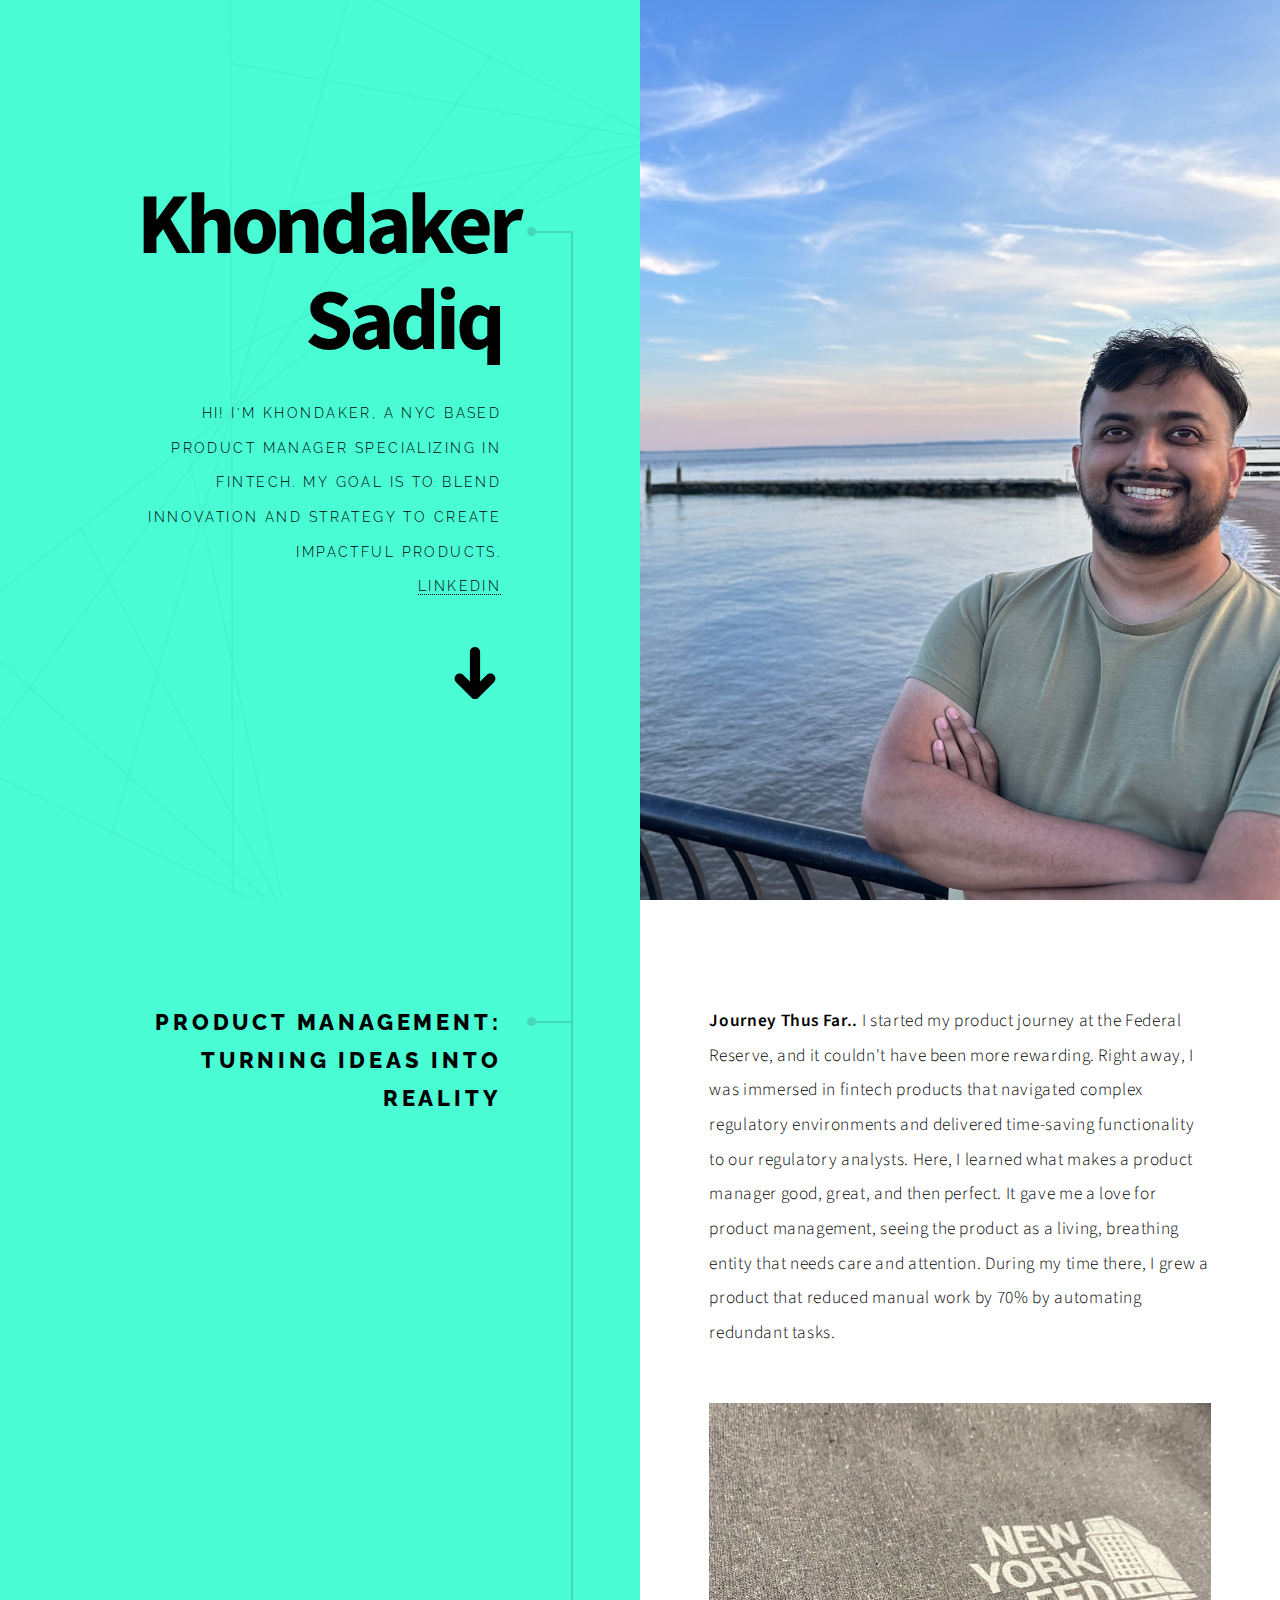
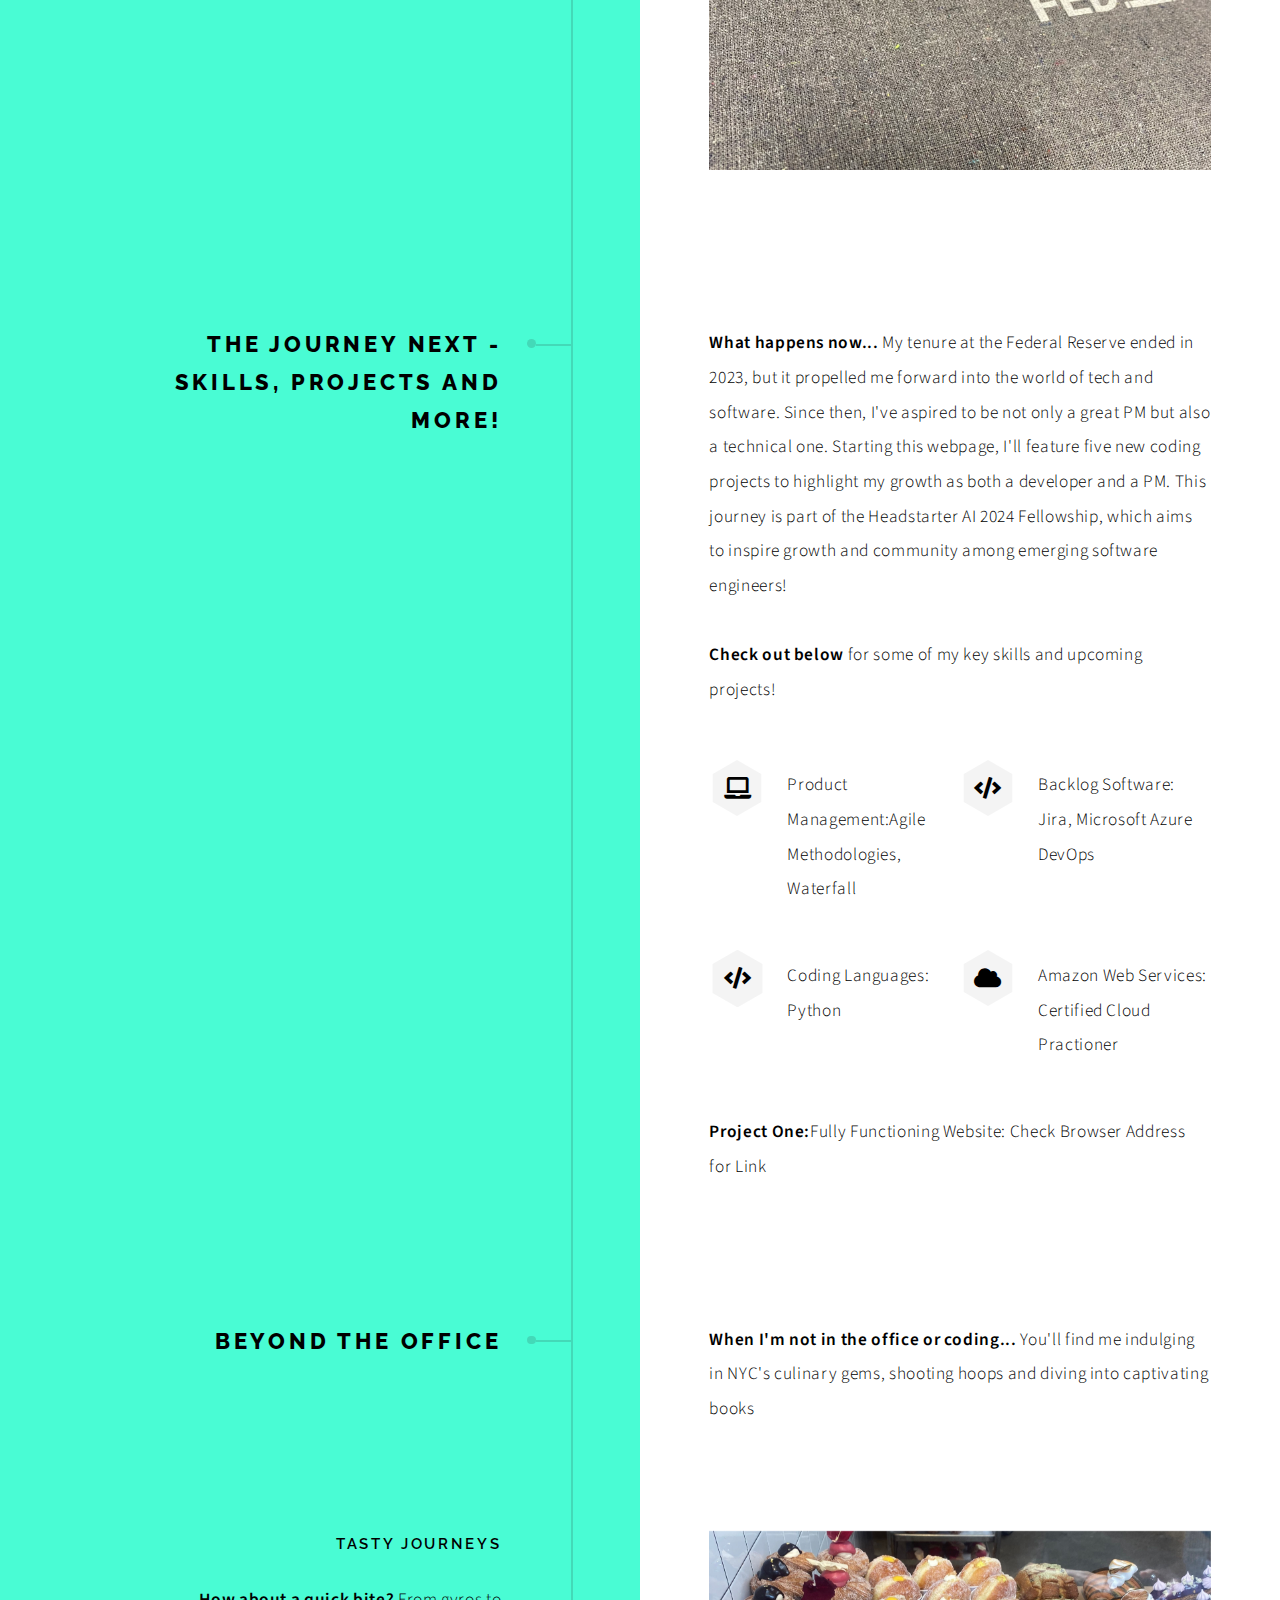
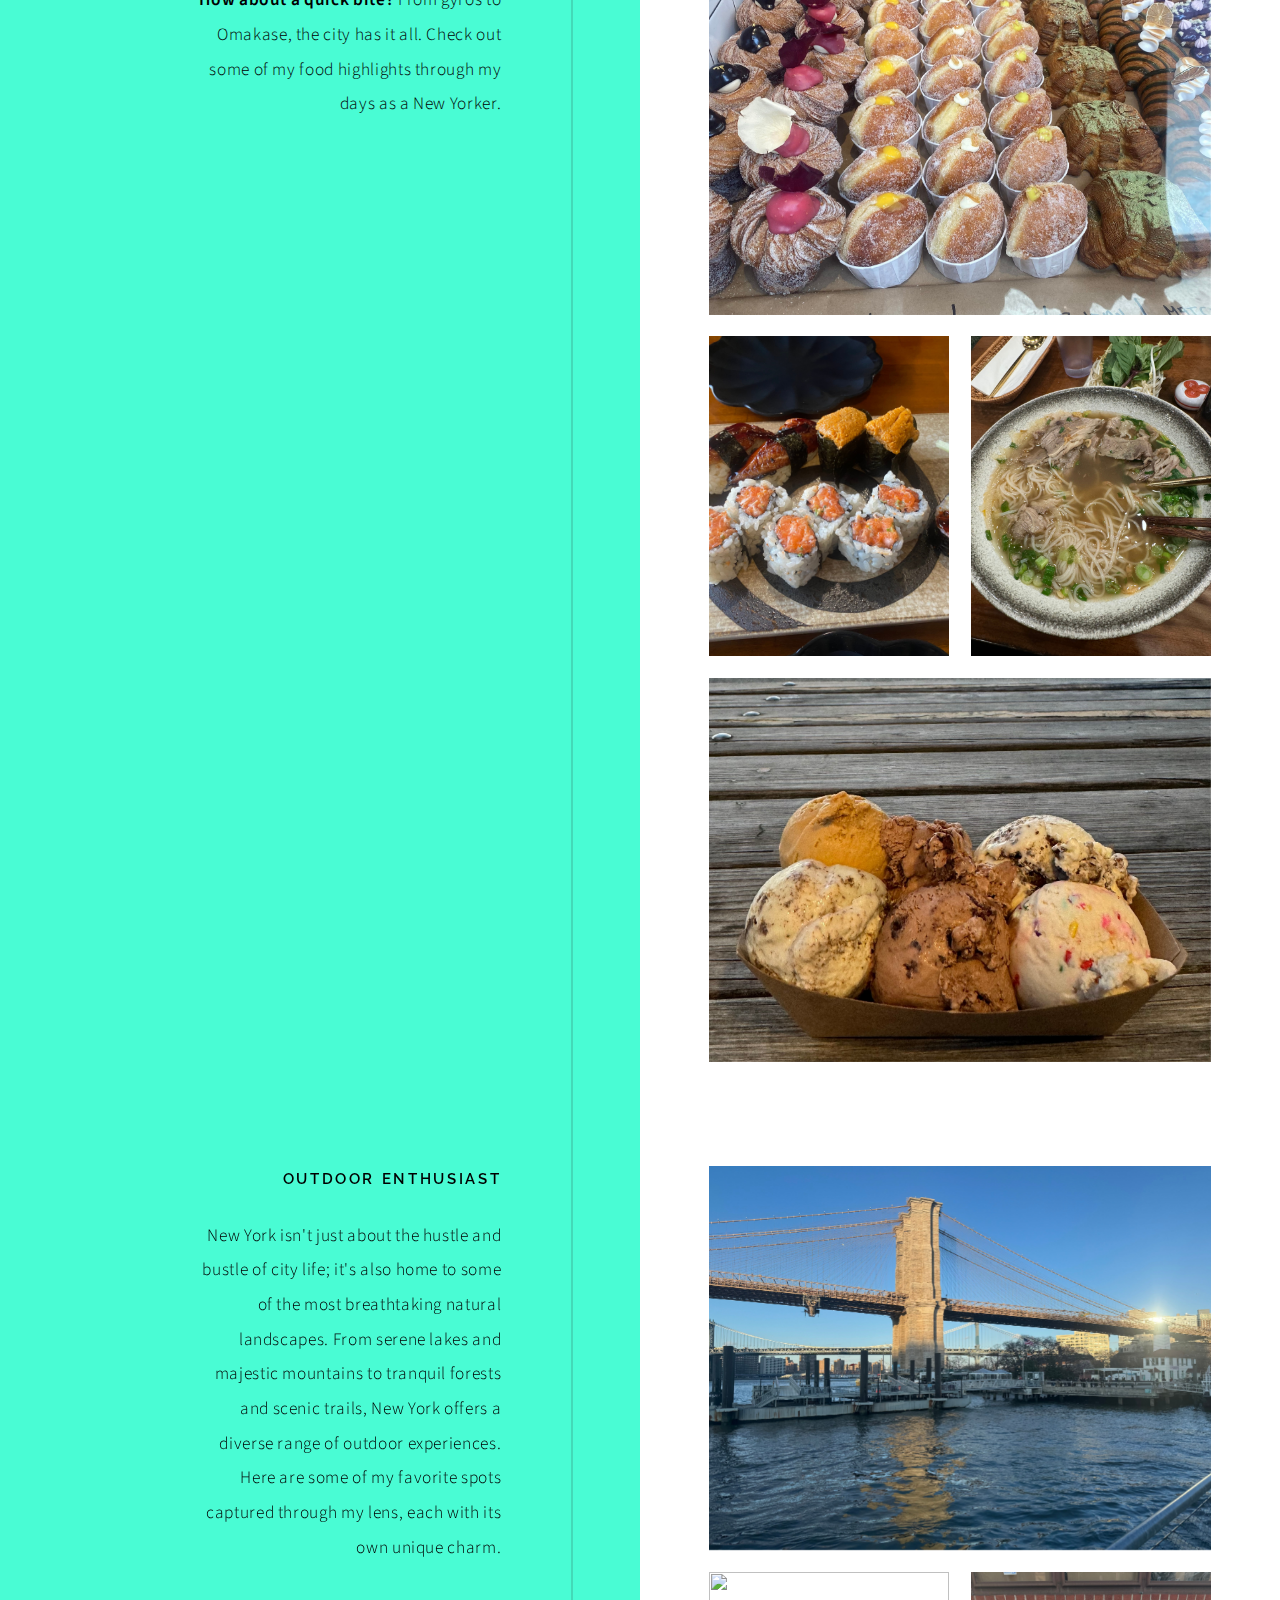
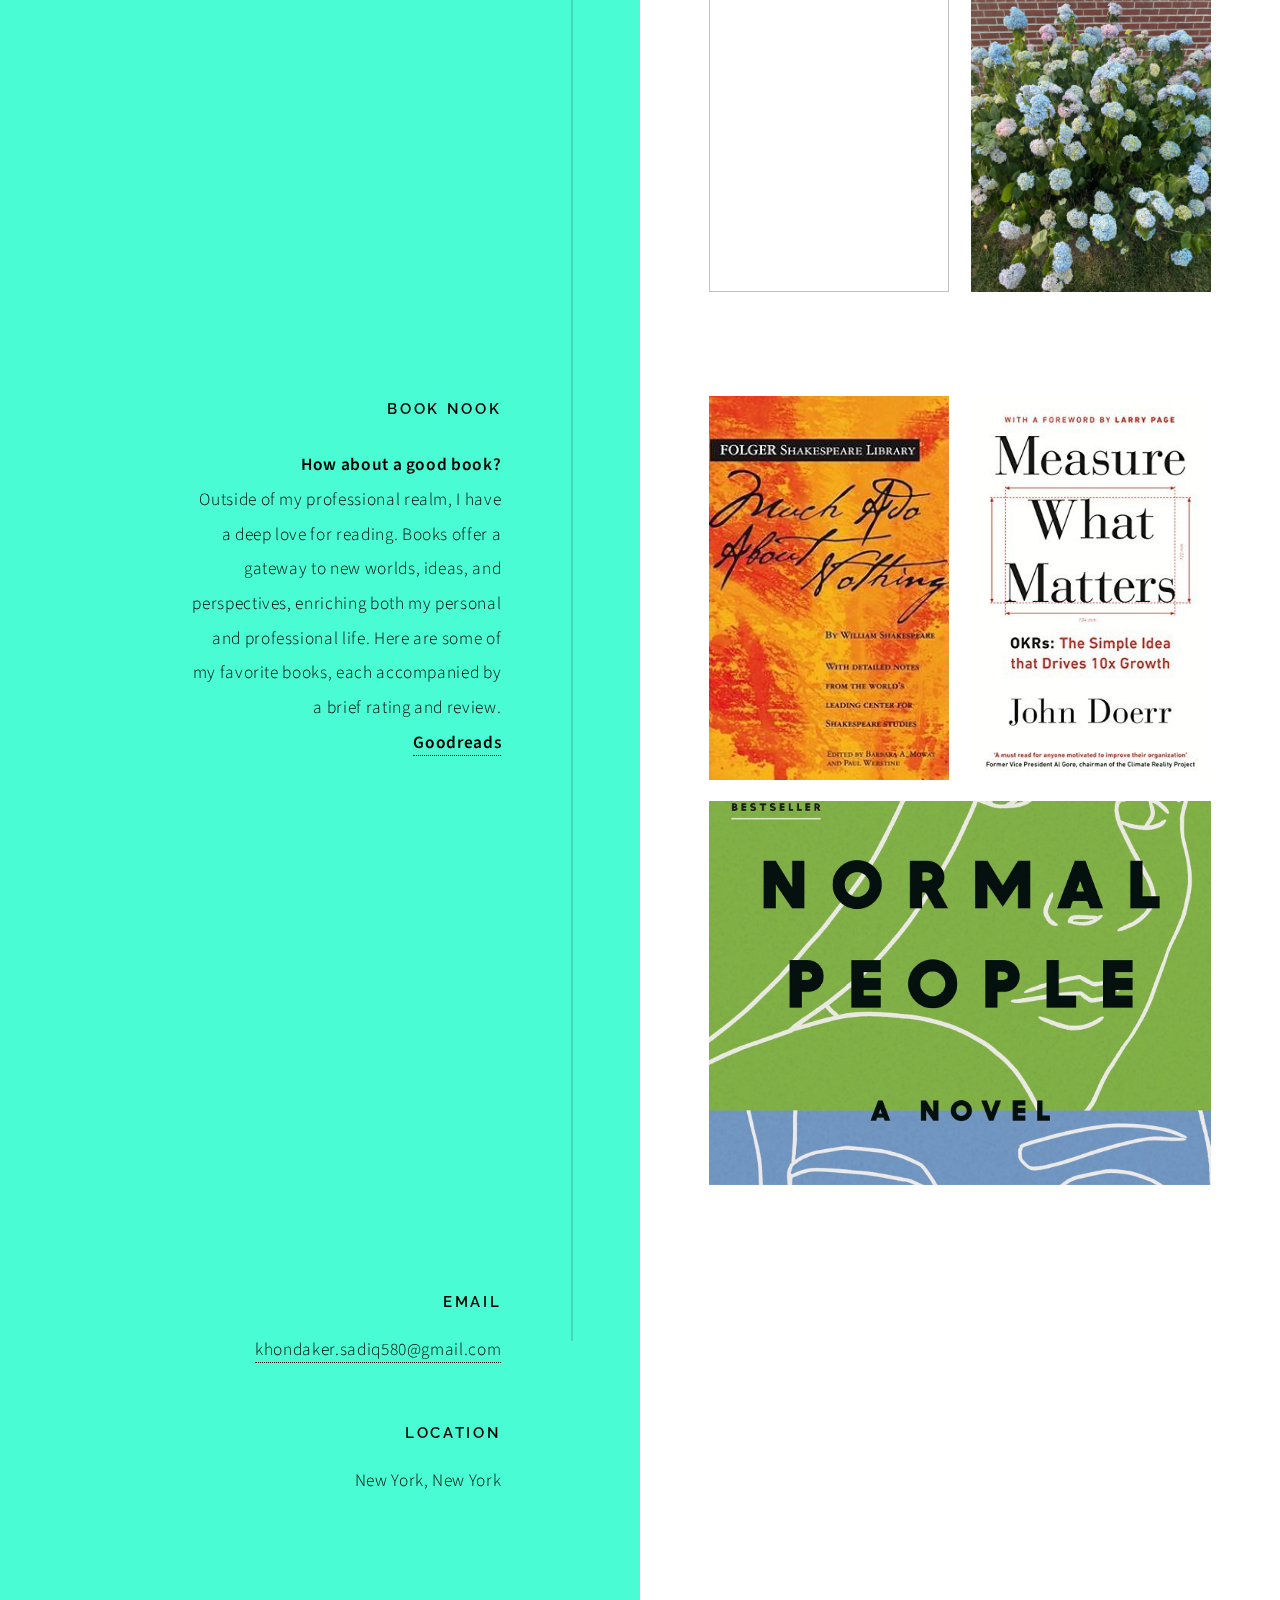
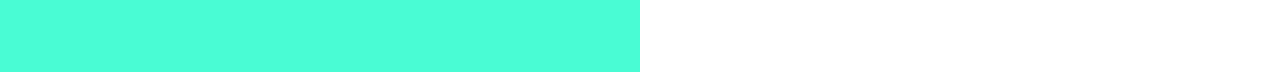
==== index.html @ fc75c6ee "Updating tasty journeys" ====
<!DOCTYPE HTML>
<!--
	Paradigm Shift by HTML5 UP
	html5up.net | @ajlkn
	Free for personal and commercial use under the CCA 3.0 license (html5up.net/license)
-->
<html>
	<head>
		<title>Khondaker Sadiq</title>
		<meta charset="utf-8" />
		<meta name="viewport" content="width=device-width, initial-scale=1, user-scalable=no" />
		<meta name="description" content="" />
		<meta name="keywords" content="" />
		<link rel="stylesheet" href="assets/css/main.css" />
	</head>
	<body class="is-preload">

		<!-- Wrapper -->
			<div id="wrapper">

				<!-- Intro -->
					<section class="intro">
						<header>
							<h1>Khondaker Sadiq</h1>
							<p>Hi! I'm Khondaker, a NYC based product manager specializing in fintech.
								 My goal is to blend innovation and strategy to create impactful products.
								  </br> <a href="https://www.linkedin.com/in/khondaker-sadiq/">Linkedin</a> </p>
							<ul class="actions">
								<li><a href="#first" class="arrow scrolly"><span class="label">Next</span></a></li>
							</ul>
						</header>
						<div class="content">
							<span class="image fill" data-position="center"><img src="images/Career/Pic2.jpg" alt="" /></span>
						</div>
					</section>

				<!-- Section -->
					<section id="first">
						<header>
							<h2>Product Management: Turning Ideas Into Reality</h2>
						</header>
						<div class="content">
							<p><strong>Journey Thus Far..</strong> I started my product journey at the Federal Reserve, and it couldn't have been more rewarding. Right away, I was immersed in fintech products that navigated complex regulatory environments and delivered time-saving functionality to our regulatory analysts.
								 Here, I learned what makes a product manager good, great, and then perfect. It gave me a love for product management, seeing the product as a living, breathing entity that needs care and attention. 
								 During my time there, I grew a product that reduced manual work by 70% by automating redundant tasks.
							</p>
							<span class="image main"><img src="images/Career/Career2.jpeg" alt="" /></span>
						</div>
					</section>

				<!-- Section -->
					<section>
						<header>
							<h2>The Journey Next - Skills, Projects and More!</h2>
						</header>
						<div class="content">
							<p><strong>What happens now...</strong> My tenure at the Federal Reserve ended in 2023, but it propelled me forward into the world of tech and software. Since then, I've aspired to be not only a great PM but also a technical one. Starting this webpage, I'll feature five new coding projects to highlight my growth as both a developer and a PM.
								 This journey is part of the Headstarter AI 2024 Fellowship, which aims to inspire growth and community among emerging software engineers!</br></br>  
								 <strong>Check out below </strong>for some of my key skills and upcoming projects!</p>
							<ul class="feature-icons">
								<li class="icon solid fa-laptop">Product Management:Agile Methodologies, Waterfall</li>
								<li class="icon solid fa-code">Backlog Software: Jira, Microsoft Azure DevOps</li>
								<li class="icon solid fa-code">Coding Languages: Python</li>
								<li class="icon solid fa-cloud">Amazon Web Services: Certified Cloud Practioner</li>
								<!-- 
								<li class="icon solid fa-map-marker-alt">TBD</li>
								<li class="icon solid fa-bolt">TBD</li>
								-->
							</ul>
							<p><strong>Project One:</strong>Fully Functioning Website: Check Browser Address for Link</p>
						</div>
					</section>

				<!-- Section -->
					<section>
						<header>
							<h2>Beyond The Office</h2>
						</header>
						<div class="content">
							<p><strong>When I'm not in the office or coding...</strong> You'll find me indulging in NYC's culinary gems, shooting hoops and diving into captivating books </p>

							<!-- Section -->
								<section>
									<header>
										<h3>Tasty Journeys</h3>
										<p><strong>How about a quick bite?</strong> From gyros to Omakase, the city has it all. Check out some of my food highlights through my days as a New Yorker.</p>
									</header>
									<div class="content">
										<div class="gallery">
											<a href="images/Food/Food1_full.jpg" class="landscape"><img src="images/Food/Food1.jpg" alt="" /></a>
											<a href="images/Food/Food2_full.jpg"><img src="images/Food/Food2.jpg" alt="" /></a>
											<a href="images/Food/Food3_full.jpg"><img src="images/Food/Food3.jpg" alt="" /></a>
											<a href="images/Food/Food4_full.jpg" class="landscape"><img src="images/Food/Food4.jpg" alt="" /></a>
										</div>
									</div> 
								</section>

							<!-- Section -->
								<section>
									<header>
										<h3>Outdoor Enthusiast</h3>
										<p>New York isn't just about the hustle and bustle of city life; it's also home to some of the most breathtaking natural landscapes. From serene lakes and majestic mountains to tranquil forests and scenic trails, New York offers a diverse range of outdoor experiences. Here are some of my favorite spots captured through my lens, each with its own unique charm.</p>
									</header>
									<div class="content">
										<div class="gallery">
											<a href="images/Outdoors/Outdoors1_full.jpg" class="landscape"><img src="images/Outdoors/Outdoors1.jpg" alt="" /></a>
											<a href="images/Outdoors/Outdoors2_full.jpg"><img src="images/Outdoors/Outdoors2.jpg" alt="" /></a>
											<a href="images/Outdoors/Outdoors3 _full.jpg"><img src="images/Outdoors/Outdoors3.jpg" alt="" /></a>
										</div>
									</div>
								</section>

							<!-- Section -->
								<section>
									<header>
										<h3>Book Nook</h3>
										<p><strong>How about a good book?</strong> </br> Outside of my professional realm, I have a deep love for reading. Books offer a gateway to new worlds, ideas, and perspectives, enriching both my personal and professional life.
											 Here are some of my favorite books, each accompanied by a brief rating and review.</br>
											<a href ="https://www.goodreads.com/user/show/174143440-khondaker-sadiq"><strong>Goodreads</strong></a></p>
									</header>
									<div class="content">
										<div class="gallery">
											<a href="images/Books/Book3_full.jpg" class="portrait"><img src="images/Books/Book3.jpg" alt="" /></a>
											<a href="images/Books/Book4_full.jpg" class="portrait"><img src="images/Books/Book4.jpg" alt="" /></a>
											<a href="images/Books/Book1_full.jpg" class="landscape"><img src="images/Books/Book1.jpg" alt="" /></a>
										</div>
									</div>
								</section>

						</div>
					</section>

				<!-- Section -->
				<!-- 
					<section>
						<header>
							<h2>Duis sed adpiscing veroeros amet</h2>
						</header>
						<div class="content">
							<p><strong>Proin tempus feugiat</strong> sed varius enim lorem ullamcorper dolore aliquam aenean ornare velit lacus, ac varius enim lorem ullamcorper dolore.</p>
							<ul class="actions">
								<li><a href="#" class="button primary large">Get Started</a></li>
								<li><a href="#" class="button large">Learn More</a></li>
							</ul>
						</div>
					</section>
					-->

				<!-- Elements -->
				<!--
					<section>
						<header>
							<h2>Elements</h2>
						</header>
						<div class="content">

							<section>
								<header>
									<h3>Text</h3>
								</header>
								<div class="content">
									<p>This is <b>bold</b> and this is <strong>strong</strong>. This is <i>italic</i> and this is <em>emphasized</em>.
									This is <sup>superscript</sup> text and this is <sub>subscript</sub> text.
									This is <u>underlined</u> and this is code: <code>for (;;) { ... }</code>. Finally, <a href="#">this is a link</a>.</p>
									<hr />
									<h2>Heading Level 2</h2>
									<h3>Heading Level 3</h3>
									<h4>Heading Level 4</h4>
									<h5>Heading Level 5</h5>
									<hr />
									<h5>Blockquote</h5>
									<blockquote>Fringilla nisl. Donec accumsan interdum nisi, quis tincidunt felis sagittis eget tempus euismod. Vestibulum ante ipsum primis in faucibus vestibulum. Blandit adipiscing eu felis iaculis volutpat ac adipiscing accumsan faucibus. Vestibulum ante ipsum primis in faucibus lorem ipsum dolor sit amet nullam adipiscing eu felis.</blockquote>
									<h5>Preformatted</h5>
									<pre><code>i = 0;

while (!deck.isInOrder()) {
  print 'Iteration ' + i;
  deck.shuffle();
  i++;
}

print 'Sorted in ' + i + ' iterations.';</code></pre>
								</div>
							</section>

							<section>
								<header>
									<h3>Lists</h3>
								</header>
								<div class="content">

									<h4>Unordered</h4>
									<ul>
										<li>Dolor pulvinar etiam.</li>
										<li>Sagittis adipiscing.</li>
										<li>Felis enim feugiat.</li>
									</ul>

									<h4>Alternate</h4>
									<ul class="alt">
										<li>Dolor pulvinar etiam.</li>
										<li>Sagittis adipiscing.</li>
										<li>Felis enim feugiat.</li>
									</ul>

									<h4>Ordered</h4>
									<ol>
										<li>Dolor pulvinar etiam.</li>
										<li>Etiam vel felis viverra.</li>
										<li>Felis enim feugiat.</li>
										<li>Dolor pulvinar etiam.</li>
										<li>Etiam vel felis lorem.</li>
										<li>Felis enim et feugiat.</li>
									</ol>
									<h4>Icons</h4>
									<ul class="icons">
										<li><a href="#" class="icon brands fa-twitter"><span class="label">Twitter</span></a></li>
										<li><a href="#" class="icon brands fa-facebook-f"><span class="label">Facebook</span></a></li>
										<li><a href="#" class="icon brands fa-instagram"><span class="label">Instagram</span></a></li>
										<li><a href="#" class="icon brands fa-github"><span class="label">Github</span></a></li>
									</ul>

									<h4>Actions</h4>
									<ul class="actions">
										<li><a href="#" class="button primary">Default</a></li>
										<li><a href="#" class="button">Default</a></li>
									</ul>
									<ul class="actions stacked">
										<li><a href="#" class="button primary">Default</a></li>
										<li><a href="#" class="button">Default</a></li>
									</ul>
								</div>
							</section>

							<section>
								<header>
									<h3>Table</h3>
								</header>
								<div class="content">
									<h4>Default</h4>
									<div class="table-wrapper">
										<table>
											<thead>
												<tr>
													<th>Name</th>
													<th>Description</th>
													<th>Price</th>
												</tr>
											</thead>
											<tbody>
												<tr>
													<td>Item One</td>
													<td>Ante turpis integer aliquet porttitor.</td>
													<td>29.99</td>
												</tr>
												<tr>
													<td>Item Two</td>
													<td>Vis ac commodo adipiscing arcu aliquet.</td>
													<td>19.99</td>
												</tr>
												<tr>
													<td>Item Three</td>
													<td> Morbi faucibus arcu accumsan lorem.</td>
													<td>29.99</td>
												</tr>
												<tr>
													<td>Item Four</td>
													<td>Vitae integer tempus condimentum.</td>
													<td>19.99</td>
												</tr>
												<tr>
													<td>Item Five</td>
													<td>Ante turpis integer aliquet porttitor.</td>
													<td>29.99</td>
												</tr>
											</tbody>
											<tfoot>
												<tr>
													<td colspan="2"></td>
													<td>100.00</td>
												</tr>
											</tfoot>
										</table>
									</div>

									<h4>Alternate</h4>
									<div class="table-wrapper">
										<table class="alt">
											<thead>
												<tr>
													<th>Name</th>
													<th>Description</th>
													<th>Price</th>
												</tr>
											</thead>
											<tbody>
												<tr>
													<td>Item One</td>
													<td>Ante turpis integer aliquet porttitor.</td>
													<td>29.99</td>
												</tr>
												<tr>
													<td>Item Two</td>
													<td>Vis ac commodo adipiscing arcu aliquet.</td>
													<td>19.99</td>
												</tr>
												<tr>
													<td>Item Three</td>
													<td> Morbi faucibus arcu accumsan lorem.</td>
													<td>29.99</td>
												</tr>
												<tr>
													<td>Item Four</td>
													<td>Vitae integer tempus condimentum.</td>
													<td>19.99</td>
												</tr>
												<tr>
													<td>Item Five</td>
													<td>Ante turpis integer aliquet porttitor.</td>
													<td>29.99</td>
												</tr>
											</tbody>
											<tfoot>
												<tr>
													<td colspan="2"></td>
													<td>100.00</td>
												</tr>
											</tfoot>
										</table>
									</div>
								</div>
							</section>

							<section>
								<header>
									<h3>Buttons</h3>
								</header>
								<div class="content">
									<ul class="actions">
										<li><a href="#" class="button primary">Primary</a></li>
										<li><a href="#" class="button">Default</a></li>
									</ul>
									<ul class="actions">
										<li><a href="#" class="button large">Large</a></li>
										<li><a href="#" class="button">Default</a></li>
										<li><a href="#" class="button small">Small</a></li>
									</ul>
									<ul class="actions">
										<li><a href="#" class="button primary icon solid fa-download">Icon</a></li>
										<li><a href="#" class="button icon solid fa-download">Icon</a></li>
									</ul>
									<ul class="actions">
										<li><span class="button primary disabled">Disabled</span></li>
										<li><span class="button disabled">Disabled</span></li>
									</ul>
								</div>
							</section>

							<section>
								<header>
									<h3>Form</h3>
								</header>
								<div class="content">
									<form method="post" action="#">
										<div class="fields">
											<div class="field half">
												<label for="demo-name">Name</label>
												<input type="text" name="demo-name" id="demo-name" value="" placeholder="Jane Doe" />
											</div>
											<div class="field half">
												<label for="demo-email">Email</label>
												<input type="email" name="demo-email" id="demo-email" value="" placeholder="jane@untitled.tld" />
											</div>
											<div class="field">
												<label for="demo-category">Category</label>
												<select name="demo-category" id="demo-category">
													<option value="">-</option>
													<option value="1">Manufacturing</option>
													<option value="1">Shipping</option>
													<option value="1">Administration</option>
													<option value="1">Human Resources</option>
												</select>
											</div>
											<div class="field half">
												<input type="radio" id="demo-priority-low" name="demo-priority" checked>
												<label for="demo-priority-low">Low</label>
											</div>
											<div class="field half">
												<input type="radio" id="demo-priority-high" name="demo-priority">
												<label for="demo-priority-high">High</label>
											</div>
											<div class="field half">
												<input type="checkbox" id="demo-copy" name="demo-copy">
												<label for="demo-copy">Email me a copy</label>
											</div>
											<div class="field half">
												<input type="checkbox" id="demo-human" name="demo-human" checked>
												<label for="demo-human">Not a robot</label>
											</div>
											<div class="field">
												<label for="demo-message">Message</label>
												<textarea name="demo-message" id="demo-message" placeholder="Enter your message" rows="6"></textarea>
											</div>
										</div>
										<ul class="actions">
											<li><input type="submit" value="Send Message" class="primary" /></li>
											<li><input type="reset" value="Reset" /></li>
										</ul>
									</form>
								</div>
							</section>

						</div>
					</section>
				-->

				<!-- Section -->
					<section>
						<!--- 
						<header>
							<h2>Get in touch</h2>
						</header>
						<div class="content">
							<p><strong>Auctor commodo</strong> interdum et malesuada fames ac ante ipsum primis in faucibus. Pellentesque venenatis dolor imperdiet dolor mattis sagittis.</p>
							<form>
								<div class="fields">
									<div class="field half">
										<input type="text" name="name" id="name" placeholder="Name" />
									</div>
									<div class="field half">
										<input type="email" name="email" id="email" placeholder="Email" />
									</div>
									<div class="field">
										<textarea name="message" id="message" placeholder="Message" rows="7"></textarea>
									</div>
								</div>
								<ul class="actions">
									<li><input type="submit" value="Send Message" class="button primary" /></li>
								</ul>
							</form>
						</div>
						-->
						<footer>
							<ul class="items">
								<li>
									<h3>Email</h3>
									<a href="#">khondaker.sadiq580@gmail.com</a>
								</li>
								<!-- 
								<li>
									<h3>Phone</h3>
									<a href="#">(000) 000-0000</a>
								</li>
								-->
								<li>
									<h3>Location</h3>
									<span>New York, New York</span>
								</li>
								<!-- 
								<li>
									<h3>Elsewhere</h3>
									<ul class="icons">
										<li><a href="#" class="icon brands fa-twitter"><span class="label">Twitter</span></a></li>
										<li><a href="#" class="icon brands fa-facebook-f"><span class="label">Facebook</span></a></li>
										<li><a href="#" class="icon brands fa-instagram"><span class="label">Instagram</span></a></li>
										<li><a href="#" class="icon brands fa-linkedin-in"><span class="label">LinkedIn</span></a></li>
										<li><a href="#" class="icon brands fa-github"><span class="label">GitHub</span></a></li>
										<li><a href="#" class="icon brands fa-codepen"><span class="label">Codepen</span></a></li>
									</ul>
								</li>
								-->
							</ul>
						</footer>
					</section>
				
				<!-- Copyright 
					<div class="copyright">&copy; Untitled. All rights reserved. Design: <a href="https://html5up.net">HTML5 UP</a>.</div>
				-->
			</div>

		<!-- Scripts -->
			<script src="assets/js/jquery.min.js"></script>
			<script src="assets/js/jquery.scrolly.min.js"></script>
			<script src="assets/js/browser.min.js"></script>
			<script src="assets/js/breakpoints.min.js"></script>
			<script src="assets/js/util.js"></script>
			<script src="assets/js/main.js"></script>

	</body>
</html>
---- assets/css/main.css ----
@import url(fontawesome-all.min.css);
@import url("https://fonts.googleapis.com/css?family=Source+Sans+Pro:300,600,700,300i,600i,700i|Raleway:600,800");

/*
	Paradigm Shift by HTML5 UP
	html5up.net | @ajlkn
	Free for personal and commercial use under the CCA 3.0 license (html5up.net/license)
*/

html, body, div, span, applet, object,
iframe, h1, h2, h3, h4, h5, h6, p, blockquote,
pre, a, abbr, acronym, address, big, cite,
code, del, dfn, em, img, ins, kbd, q, s, samp,
small, strike, strong, sub, sup, tt, var, b,
u, i, center, dl, dt, dd, ol, ul, li, fieldset,
form, label, legend, table, caption, tbody,
tfoot, thead, tr, th, td, article, aside,
canvas, details, embed, figure, figcaption,
footer, header, hgroup, menu, nav, output, ruby,
section, summary, time, mark, audio, video {
	margin: 0;
	padding: 0;
	border: 0;
	font-size: 100%;
	font: inherit;
	vertical-align: baseline;}

article, aside, details, figcaption, figure,
footer, header, hgroup, menu, nav, section {
	display: block;}

body {
	line-height: 1;
}

ol, ul {
	list-style: none;
}

blockquote, q {
	quotes: none;
}

	blockquote:before, blockquote:after, q:before, q:after {
		content: '';
		content: none;
	}

table {
	border-collapse: collapse;
	border-spacing: 0;
}

body {
	-webkit-text-size-adjust: none;
}

mark {
	background-color: transparent;
	color: inherit;
}

input::-moz-focus-inner {
	border: 0;
	padding: 0;
}

input, select, textarea {
	-moz-appearance: none;
	-webkit-appearance: none;
	-ms-appearance: none;
	appearance: none;
}

/* Basic */

	@-ms-viewport {
		width: device-width;
	}

	body {
		-ms-overflow-style: scrollbar;
	}

	@media screen and (max-width: 480px) {

		html, body {
			min-width: 320px;
		}

	}

	html {
		box-sizing: border-box;
	}

	*, *:before, *:after {
		box-sizing: inherit;
	}

	html {
		overflow-x: hidden;
	}

	body {
		background: #ffffff;
		overflow-x: hidden;
	}

		body.is-preload *, body.is-preload *:before, body.is-preload *:after {
			-moz-animation: none !important;
			-webkit-animation: none !important;
			-ms-animation: none !important;
			animation: none !important;
			-moz-transition: none !important;
			-webkit-transition: none !important;
			-ms-transition: none !important;
			transition: none !important;
		}

/* Typography */

	html {
		font-size: 18pt;
	}

		@media screen and (max-width: 1920px) {

			html {
				font-size: 13pt;
			}

		}

		@media screen and (max-width: 1152px) {

			html {
				font-size: 14pt;
			}

		}

		@media screen and (max-width: 736px) {

			html {
				font-size: 12pt;
			}

		}

		@media screen and (max-width: 480px) {

			html {
				font-size: 11pt;
			}

		}

	body {
		background-color: #ffffff;
		color: #000000;
	}

	body, input, select, textarea {
		color: #000000;
		font-family: "Source Sans Pro", Helvetica, sans-serif;
		font-size: 1rem;
		font-weight: 300;
		letter-spacing: 0.0375em;
		line-height: 2;
	}

	a {
		-moz-transition: border-bottom-color 0.25s ease-in-out;
		-webkit-transition: border-bottom-color 0.25s ease-in-out;
		-ms-transition: border-bottom-color 0.25s ease-in-out;
		transition: border-bottom-color 0.25s ease-in-out;
		text-decoration: none;
		color: #000000;
		border-bottom: dotted 1px;
	}

		a:hover {
			text-decoration: none;
			border-bottom-color: transparent;
		}

	strong, b {
		font-weight: 600;
		color: #000000;
	}

	em, i {
		font-style: italic;
	}

	p {
		margin: 0 0 2rem 0;
	}

	h1, h2, h3, h4, h5, h6 {
		color: #000000;
		font-family: "Raleway", Helvetica, sans-serif;
		font-weight: 600;
		letter-spacing: 0.175em;
		line-height: 1.75;
		margin: 0 0 1.5rem 0;
		text-transform: uppercase;
	}

		h1 a, h2 a, h3 a, h4 a, h5 a, h6 a {
			color: inherit;
			text-decoration: none;
		}

	h1 {
		font-family: "Source Sans Pro", Helvetica, sans-serif;
		font-size: 5rem;
		font-weight: 700;
		letter-spacing: -0.05em;
		line-height: 1.1;
		margin: 0 0 1.5rem 0;
		text-transform: none;
	}

	h2 {
		font-size: 1.25rem;
		font-weight: 800;
		margin: 0 0 2rem 0;
	}

	h3 {
		font-size: 0.875rem;
	}

	h4 {
		font-size: 0.875rem;
	}

	h5 {
		font-size: 0.75rem;
	}

	h6 {
		font-size: 0.625rem;
	}

	@media screen and (max-width: 736px) {

		h1 {
			font-size: 4.5rem;
			line-height: 1.1;
		}

		h2 {
			font-size: 1.25rem;
			line-height: 1.7;
		}

		h3 {
			font-size: 0.9rem;
		}

		h4 {
			font-size: 0.75rem;
		}

		h5 {
			font-size: 0.675rem;
		}

	}

	@media screen and (max-width: 360px) {

		h1 {
			font-size: 3.75rem;
		}

		h2 {
			font-size: 1.125rem;
		}

		h3 {
			font-size: 0.8rem;
		}

		h4 {
			font-size: 0.675rem;
		}

		h5 {
			font-size: 0.675rem;
		}

	}

	sub {
		font-size: 0.8rem;
		position: relative;
		top: 0.5rem;
	}

	sup {
		font-size: 0.8rem;
		position: relative;
		top: -0.5rem;
	}

	blockquote {
		border-left: solid 0.5rem rgba(144, 144, 144, 0.25);
		font-style: italic;
		margin: 0 0 2rem 0;
		padding: 1rem 0 1rem 2rem;
	}

	code {
		background: rgba(144, 144, 144, 0.1);
		border-radius: 0.325rem;
		font-family: "Courier New", monospace;
		font-size: 0.9rem;
		margin: 0 0.25rem;
		padding: 0.25rem 0.65rem;
	}

	pre {
		-webkit-overflow-scrolling: touch;
		font-family: "Courier New", monospace;
		font-size: 0.9rem;
		margin: 0 0 2rem 0;
		width: 100%;
	}

		pre code {
			display: block;
			line-height: 1.75;
			padding: 1rem 1.5rem;
			overflow-x: auto;
		}

	hr {
		border: 0;
		border-bottom: solid 2px rgba(144, 144, 144, 0.25);
		margin: 3rem 0;
	}

		hr.major {
			margin: 5rem 0;
		}

		@media screen and (max-width: 736px) {

			hr.major {
				margin: 3rem 0;
			}

		}

/* Row */

	.row {
		display: flex;
		flex-wrap: wrap;
		box-sizing: border-box;
		align-items: stretch;
	}

		.row > * {
			box-sizing: border-box;
		}

		.row.gtr-uniform > * > :last-child {
			margin-bottom: 0;
		}

		.row.aln-left {
			justify-content: flex-start;
		}

		.row.aln-center {
			justify-content: center;
		}

		.row.aln-right {
			justify-content: flex-end;
		}

		.row.aln-top {
			align-items: flex-start;
		}

		.row.aln-middle {
			align-items: center;
		}

		.row.aln-bottom {
			align-items: flex-end;
		}

		.row > .imp {
			order: -1;
		}

		.row > .col-1 {
			width: 8.33333%;
		}

		.row > .off-1 {
			margin-left: 8.33333%;
		}

		.row > .col-2 {
			width: 16.66667%;
		}

		.row > .off-2 {
			margin-left: 16.66667%;
		}

		.row > .col-3 {
			width: 25%;
		}

		.row > .off-3 {
			margin-left: 25%;
		}

		.row > .col-4 {
			width: 33.33333%;
		}

		.row > .off-4 {
			margin-left: 33.33333%;
		}

		.row > .col-5 {
			width: 41.66667%;
		}

		.row > .off-5 {
			margin-left: 41.66667%;
		}

		.row > .col-6 {
			width: 50%;
		}

		.row > .off-6 {
			margin-left: 50%;
		}

		.row > .col-7 {
			width: 58.33333%;
		}

		.row > .off-7 {
			margin-left: 58.33333%;
		}

		.row > .col-8 {
			width: 66.66667%;
		}

		.row > .off-8 {
			margin-left: 66.66667%;
		}

		.row > .col-9 {
			width: 75%;
		}

		.row > .off-9 {
			margin-left: 75%;
		}

		.row > .col-10 {
			width: 83.33333%;
		}

		.row > .off-10 {
			margin-left: 83.33333%;
		}

		.row > .col-11 {
			width: 91.66667%;
		}

		.row > .off-11 {
			margin-left: 91.66667%;
		}

		.row > .col-12 {
			width: 100%;
		}

		.row > .off-12 {
			margin-left: 100%;
		}

		.row.gtr-0 {
			margin-top: 0;
			margin-left: 0rem;
		}

			.row.gtr-0 > * {
				padding: 0 0 0 0rem;
			}

			.row.gtr-0.gtr-uniform {
				margin-top: 0rem;
			}

				.row.gtr-0.gtr-uniform > * {
					padding-top: 0rem;
				}

		.row.gtr-25 {
			margin-top: 0;
			margin-left: -0.5rem;
		}

			.row.gtr-25 > * {
				padding: 0 0 0 0.5rem;
			}

			.row.gtr-25.gtr-uniform {
				margin-top: -0.5rem;
			}

				.row.gtr-25.gtr-uniform > * {
					padding-top: 0.5rem;
				}

		.row.gtr-50 {
			margin-top: 0;
			margin-left: -1rem;
		}

			.row.gtr-50 > * {
				padding: 0 0 0 1rem;
			}

			.row.gtr-50.gtr-uniform {
				margin-top: -1rem;
			}

				.row.gtr-50.gtr-uniform > * {
					padding-top: 1rem;
				}

		.row {
			margin-top: 0;
			margin-left: -2rem;
		}

			.row > * {
				padding: 0 0 0 2rem;
			}

			.row.gtr-uniform {
				margin-top: -2rem;
			}

				.row.gtr-uniform > * {
					padding-top: 2rem;
				}

		.row.gtr-150 {
			margin-top: 0;
			margin-left: -3rem;
		}

			.row.gtr-150 > * {
				padding: 0 0 0 3rem;
			}

			.row.gtr-150.gtr-uniform {
				margin-top: -3rem;
			}

				.row.gtr-150.gtr-uniform > * {
					padding-top: 3rem;
				}

		.row.gtr-200 {
			margin-top: 0;
			margin-left: -4rem;
		}

			.row.gtr-200 > * {
				padding: 0 0 0 4rem;
			}

			.row.gtr-200.gtr-uniform {
				margin-top: -4rem;
			}

				.row.gtr-200.gtr-uniform > * {
					padding-top: 4rem;
				}

		@media screen and (max-width: 1920px) {

			.row {
				display: flex;
				flex-wrap: wrap;
				box-sizing: border-box;
				align-items: stretch;
			}

				.row > * {
					box-sizing: border-box;
				}

				.row.gtr-uniform > * > :last-child {
					margin-bottom: 0;
				}

				.row.aln-left {
					justify-content: flex-start;
				}

				.row.aln-center {
					justify-content: center;
				}

				.row.aln-right {
					justify-content: flex-end;
				}

				.row.aln-top {
					align-items: flex-start;
				}

				.row.aln-middle {
					align-items: center;
				}

				.row.aln-bottom {
					align-items: flex-end;
				}

				.row > .imp-xlarge {
					order: -1;
				}

				.row > .col-1-xlarge {
					width: 8.33333%;
				}

				.row > .off-1-xlarge {
					margin-left: 8.33333%;
				}

				.row > .col-2-xlarge {
					width: 16.66667%;
				}

				.row > .off-2-xlarge {
					margin-left: 16.66667%;
				}

				.row > .col-3-xlarge {
					width: 25%;
				}

				.row > .off-3-xlarge {
					margin-left: 25%;
				}

				.row > .col-4-xlarge {
					width: 33.33333%;
				}

				.row > .off-4-xlarge {
					margin-left: 33.33333%;
				}

				.row > .col-5-xlarge {
					width: 41.66667%;
				}

				.row > .off-5-xlarge {
					margin-left: 41.66667%;
				}

				.row > .col-6-xlarge {
					width: 50%;
				}

				.row > .off-6-xlarge {
					margin-left: 50%;
				}

				.row > .col-7-xlarge {
					width: 58.33333%;
				}

				.row > .off-7-xlarge {
					margin-left: 58.33333%;
				}

				.row > .col-8-xlarge {
					width: 66.66667%;
				}

				.row > .off-8-xlarge {
					margin-left: 66.66667%;
				}

				.row > .col-9-xlarge {
					width: 75%;
				}

				.row > .off-9-xlarge {
					margin-left: 75%;
				}

				.row > .col-10-xlarge {
					width: 83.33333%;
				}

				.row > .off-10-xlarge {
					margin-left: 83.33333%;
				}

				.row > .col-11-xlarge {
					width: 91.66667%;
				}

				.row > .off-11-xlarge {
					margin-left: 91.66667%;
				}

				.row > .col-12-xlarge {
					width: 100%;
				}

				.row > .off-12-xlarge {
					margin-left: 100%;
				}

				.row.gtr-0 {
					margin-top: 0;
					margin-left: 0rem;
				}

					.row.gtr-0 > * {
						padding: 0 0 0 0rem;
					}

					.row.gtr-0.gtr-uniform {
						margin-top: 0rem;
					}

						.row.gtr-0.gtr-uniform > * {
							padding-top: 0rem;
						}

				.row.gtr-25 {
					margin-top: 0;
					margin-left: -0.5rem;
				}

					.row.gtr-25 > * {
						padding: 0 0 0 0.5rem;
					}

					.row.gtr-25.gtr-uniform {
						margin-top: -0.5rem;
					}

						.row.gtr-25.gtr-uniform > * {
							padding-top: 0.5rem;
						}

				.row.gtr-50 {
					margin-top: 0;
					margin-left: -1rem;
				}

					.row.gtr-50 > * {
						padding: 0 0 0 1rem;
					}

					.row.gtr-50.gtr-uniform {
						margin-top: -1rem;
					}

						.row.gtr-50.gtr-uniform > * {
							padding-top: 1rem;
						}

				.row {
					margin-top: 0;
					margin-left: -2rem;
				}

					.row > * {
						padding: 0 0 0 2rem;
					}

					.row.gtr-uniform {
						margin-top: -2rem;
					}

						.row.gtr-uniform > * {
							padding-top: 2rem;
						}

				.row.gtr-150 {
					margin-top: 0;
					margin-left: -3rem;
				}

					.row.gtr-150 > * {
						padding: 0 0 0 3rem;
					}

					.row.gtr-150.gtr-uniform {
						margin-top: -3rem;
					}

						.row.gtr-150.gtr-uniform > * {
							padding-top: 3rem;
						}

				.row.gtr-200 {
					margin-top: 0;
					margin-left: -4rem;
				}

					.row.gtr-200 > * {
						padding: 0 0 0 4rem;
					}

					.row.gtr-200.gtr-uniform {
						margin-top: -4rem;
					}

						.row.gtr-200.gtr-uniform > * {
							padding-top: 4rem;
						}

		}

		@media screen and (max-width: 1280px) {

			.row {
				display: flex;
				flex-wrap: wrap;
				box-sizing: border-box;
				align-items: stretch;
			}

				.row > * {
					box-sizing: border-box;
				}

				.row.gtr-uniform > * > :last-child {
					margin-bottom: 0;
				}

				.row.aln-left {
					justify-content: flex-start;
				}

				.row.aln-center {
					justify-content: center;
				}

				.row.aln-right {
					justify-content: flex-end;
				}

				.row.aln-top {
					align-items: flex-start;
				}

				.row.aln-middle {
					align-items: center;
				}

				.row.aln-bottom {
					align-items: flex-end;
				}

				.row > .imp-large {
					order: -1;
				}

				.row > .col-1-large {
					width: 8.33333%;
				}

				.row > .off-1-large {
					margin-left: 8.33333%;
				}

				.row > .col-2-large {
					width: 16.66667%;
				}

				.row > .off-2-large {
					margin-left: 16.66667%;
				}

				.row > .col-3-large {
					width: 25%;
				}

				.row > .off-3-large {
					margin-left: 25%;
				}

				.row > .col-4-large {
					width: 33.33333%;
				}

				.row > .off-4-large {
					margin-left: 33.33333%;
				}

				.row > .col-5-large {
					width: 41.66667%;
				}

				.row > .off-5-large {
					margin-left: 41.66667%;
				}

				.row > .col-6-large {
					width: 50%;
				}

				.row > .off-6-large {
					margin-left: 50%;
				}

				.row > .col-7-large {
					width: 58.33333%;
				}

				.row > .off-7-large {
					margin-left: 58.33333%;
				}

				.row > .col-8-large {
					width: 66.66667%;
				}

				.row > .off-8-large {
					margin-left: 66.66667%;
				}

				.row > .col-9-large {
					width: 75%;
				}

				.row > .off-9-large {
					margin-left: 75%;
				}

				.row > .col-10-large {
					width: 83.33333%;
				}

				.row > .off-10-large {
					margin-left: 83.33333%;
				}

				.row > .col-11-large {
					width: 91.66667%;
				}

				.row > .off-11-large {
					margin-left: 91.66667%;
				}

				.row > .col-12-large {
					width: 100%;
				}

				.row > .off-12-large {
					margin-left: 100%;
				}

				.row.gtr-0 {
					margin-top: 0;
					margin-left: 0rem;
				}

					.row.gtr-0 > * {
						padding: 0 0 0 0rem;
					}

					.row.gtr-0.gtr-uniform {
						margin-top: 0rem;
					}

						.row.gtr-0.gtr-uniform > * {
							padding-top: 0rem;
						}

				.row.gtr-25 {
					margin-top: 0;
					margin-left: -0.375rem;
				}

					.row.gtr-25 > * {
						padding: 0 0 0 0.375rem;
					}

					.row.gtr-25.gtr-uniform {
						margin-top: -0.375rem;
					}

						.row.gtr-25.gtr-uniform > * {
							padding-top: 0.375rem;
						}

				.row.gtr-50 {
					margin-top: 0;
					margin-left: -0.75rem;
				}

					.row.gtr-50 > * {
						padding: 0 0 0 0.75rem;
					}

					.row.gtr-50.gtr-uniform {
						margin-top: -0.75rem;
					}

						.row.gtr-50.gtr-uniform > * {
							padding-top: 0.75rem;
						}

				.row {
					margin-top: 0;
					margin-left: -1.5rem;
				}

					.row > * {
						padding: 0 0 0 1.5rem;
					}

					.row.gtr-uniform {
						margin-top: -1.5rem;
					}

						.row.gtr-uniform > * {
							padding-top: 1.5rem;
						}

				.row.gtr-150 {
					margin-top: 0;
					margin-left: -2.25rem;
				}

					.row.gtr-150 > * {
						padding: 0 0 0 2.25rem;
					}

					.row.gtr-150.gtr-uniform {
						margin-top: -2.25rem;
					}

						.row.gtr-150.gtr-uniform > * {
							padding-top: 2.25rem;
						}

				.row.gtr-200 {
					margin-top: 0;
					margin-left: -3rem;
				}

					.row.gtr-200 > * {
						padding: 0 0 0 3rem;
					}

					.row.gtr-200.gtr-uniform {
						margin-top: -3rem;
					}

						.row.gtr-200.gtr-uniform > * {
							padding-top: 3rem;
						}

		}

		@media screen and (max-width: 1152px) {

			.row {
				display: flex;
				flex-wrap: wrap;
				box-sizing: border-box;
				align-items: stretch;
			}

				.row > * {
					box-sizing: border-box;
				}

				.row.gtr-uniform > * > :last-child {
					margin-bottom: 0;
				}

				.row.aln-left {
					justify-content: flex-start;
				}

				.row.aln-center {
					justify-content: center;
				}

				.row.aln-right {
					justify-content: flex-end;
				}

				.row.aln-top {
					align-items: flex-start;
				}

				.row.aln-middle {
					align-items: center;
				}

				.row.aln-bottom {
					align-items: flex-end;
				}

				.row > .imp-medium {
					order: -1;
				}

				.row > .col-1-medium {
					width: 8.33333%;
				}

				.row > .off-1-medium {
					margin-left: 8.33333%;
				}

				.row > .col-2-medium {
					width: 16.66667%;
				}

				.row > .off-2-medium {
					margin-left: 16.66667%;
				}

				.row > .col-3-medium {
					width: 25%;
				}

				.row > .off-3-medium {
					margin-left: 25%;
				}

				.row > .col-4-medium {
					width: 33.33333%;
				}

				.row > .off-4-medium {
					margin-left: 33.33333%;
				}

				.row > .col-5-medium {
					width: 41.66667%;
				}

				.row > .off-5-medium {
					margin-left: 41.66667%;
				}

				.row > .col-6-medium {
					width: 50%;
				}

				.row > .off-6-medium {
					margin-left: 50%;
				}

				.row > .col-7-medium {
					width: 58.33333%;
				}

				.row > .off-7-medium {
					margin-left: 58.33333%;
				}

				.row > .col-8-medium {
					width: 66.66667%;
				}

				.row > .off-8-medium {
					margin-left: 66.66667%;
				}

				.row > .col-9-medium {
					width: 75%;
				}

				.row > .off-9-medium {
					margin-left: 75%;
				}

				.row > .col-10-medium {
					width: 83.33333%;
				}

				.row > .off-10-medium {
					margin-left: 83.33333%;
				}

				.row > .col-11-medium {
					width: 91.66667%;
				}

				.row > .off-11-medium {
					margin-left: 91.66667%;
				}

				.row > .col-12-medium {
					width: 100%;
				}

				.row > .off-12-medium {
					margin-left: 100%;
				}

				.row.gtr-0 {
					margin-top: 0;
					margin-left: 0rem;
				}

					.row.gtr-0 > * {
						padding: 0 0 0 0rem;
					}

					.row.gtr-0.gtr-uniform {
						margin-top: 0rem;
					}

						.row.gtr-0.gtr-uniform > * {
							padding-top: 0rem;
						}

				.row.gtr-25 {
					margin-top: 0;
					margin-left: -0.375rem;
				}

					.row.gtr-25 > * {
						padding: 0 0 0 0.375rem;
					}

					.row.gtr-25.gtr-uniform {
						margin-top: -0.375rem;
					}

						.row.gtr-25.gtr-uniform > * {
							padding-top: 0.375rem;
						}

				.row.gtr-50 {
					margin-top: 0;
					margin-left: -0.75rem;
				}

					.row.gtr-50 > * {
						padding: 0 0 0 0.75rem;
					}

					.row.gtr-50.gtr-uniform {
						margin-top: -0.75rem;
					}

						.row.gtr-50.gtr-uniform > * {
							padding-top: 0.75rem;
						}

				.row {
					margin-top: 0;
					margin-left: -1.5rem;
				}

					.row > * {
						padding: 0 0 0 1.5rem;
					}

					.row.gtr-uniform {
						margin-top: -1.5rem;
					}

						.row.gtr-uniform > * {
							padding-top: 1.5rem;
						}

				.row.gtr-150 {
					margin-top: 0;
					margin-left: -2.25rem;
				}

					.row.gtr-150 > * {
						padding: 0 0 0 2.25rem;
					}

					.row.gtr-150.gtr-uniform {
						margin-top: -2.25rem;
					}

						.row.gtr-150.gtr-uniform > * {
							padding-top: 2.25rem;
						}

				.row.gtr-200 {
					margin-top: 0;
					margin-left: -3rem;
				}

					.row.gtr-200 > * {
						padding: 0 0 0 3rem;
					}

					.row.gtr-200.gtr-uniform {
						margin-top: -3rem;
					}

						.row.gtr-200.gtr-uniform > * {
							padding-top: 3rem;
						}

		}

		@media screen and (max-width: 736px) {

			.row {
				display: flex;
				flex-wrap: wrap;
				box-sizing: border-box;
				align-items: stretch;
			}

				.row > * {
					box-sizing: border-box;
				}

				.row.gtr-uniform > * > :last-child {
					margin-bottom: 0;
				}

				.row.aln-left {
					justify-content: flex-start;
				}

				.row.aln-center {
					justify-content: center;
				}

				.row.aln-right {
					justify-content: flex-end;
				}

				.row.aln-top {
					align-items: flex-start;
				}

				.row.aln-middle {
					align-items: center;
				}

				.row.aln-bottom {
					align-items: flex-end;
				}

				.row > .imp-small {
					order: -1;
				}

				.row > .col-1-small {
					width: 8.33333%;
				}

				.row > .off-1-small {
					margin-left: 8.33333%;
				}

				.row > .col-2-small {
					width: 16.66667%;
				}

				.row > .off-2-small {
					margin-left: 16.66667%;
				}

				.row > .col-3-small {
					width: 25%;
				}

				.row > .off-3-small {
					margin-left: 25%;
				}

				.row > .col-4-small {
					width: 33.33333%;
				}

				.row > .off-4-small {
					margin-left: 33.33333%;
				}

				.row > .col-5-small {
					width: 41.66667%;
				}

				.row > .off-5-small {
					margin-left: 41.66667%;
				}

				.row > .col-6-small {
					width: 50%;
				}

				.row > .off-6-small {
					margin-left: 50%;
				}

				.row > .col-7-small {
					width: 58.33333%;
				}

				.row > .off-7-small {
					margin-left: 58.33333%;
				}

				.row > .col-8-small {
					width: 66.66667%;
				}

				.row > .off-8-small {
					margin-left: 66.66667%;
				}

				.row > .col-9-small {
					width: 75%;
				}

				.row > .off-9-small {
					margin-left: 75%;
				}

				.row > .col-10-small {
					width: 83.33333%;
				}

				.row > .off-10-small {
					margin-left: 83.33333%;
				}

				.row > .col-11-small {
					width: 91.66667%;
				}

				.row > .off-11-small {
					margin-left: 91.66667%;
				}

				.row > .col-12-small {
					width: 100%;
				}

				.row > .off-12-small {
					margin-left: 100%;
				}

				.row.gtr-0 {
					margin-top: 0;
					margin-left: 0rem;
				}

					.row.gtr-0 > * {
						padding: 0 0 0 0rem;
					}

					.row.gtr-0.gtr-uniform {
						margin-top: 0rem;
					}

						.row.gtr-0.gtr-uniform > * {
							padding-top: 0rem;
						}

				.row.gtr-25 {
					margin-top: 0;
					margin-left: -0.3125rem;
				}

					.row.gtr-25 > * {
						padding: 0 0 0 0.3125rem;
					}

					.row.gtr-25.gtr-uniform {
						margin-top: -0.3125rem;
					}

						.row.gtr-25.gtr-uniform > * {
							padding-top: 0.3125rem;
						}

				.row.gtr-50 {
					margin-top: 0;
					margin-left: -0.625rem;
				}

					.row.gtr-50 > * {
						padding: 0 0 0 0.625rem;
					}

					.row.gtr-50.gtr-uniform {
						margin-top: -0.625rem;
					}

						.row.gtr-50.gtr-uniform > * {
							padding-top: 0.625rem;
						}

				.row {
					margin-top: 0;
					margin-left: -1.25rem;
				}

					.row > * {
						padding: 0 0 0 1.25rem;
					}

					.row.gtr-uniform {
						margin-top: -1.25rem;
					}

						.row.gtr-uniform > * {
							padding-top: 1.25rem;
						}

				.row.gtr-150 {
					margin-top: 0;
					margin-left: -1.875rem;
				}

					.row.gtr-150 > * {
						padding: 0 0 0 1.875rem;
					}

					.row.gtr-150.gtr-uniform {
						margin-top: -1.875rem;
					}

						.row.gtr-150.gtr-uniform > * {
							padding-top: 1.875rem;
						}

				.row.gtr-200 {
					margin-top: 0;
					margin-left: -2.5rem;
				}

					.row.gtr-200 > * {
						padding: 0 0 0 2.5rem;
					}

					.row.gtr-200.gtr-uniform {
						margin-top: -2.5rem;
					}

						.row.gtr-200.gtr-uniform > * {
							padding-top: 2.5rem;
						}

		}

		@media screen and (max-width: 480px) {

			.row {
				display: flex;
				flex-wrap: wrap;
				box-sizing: border-box;
				align-items: stretch;
			}

				.row > * {
					box-sizing: border-box;
				}

				.row.gtr-uniform > * > :last-child {
					margin-bottom: 0;
				}

				.row.aln-left {
					justify-content: flex-start;
				}

				.row.aln-center {
					justify-content: center;
				}

				.row.aln-right {
					justify-content: flex-end;
				}

				.row.aln-top {
					align-items: flex-start;
				}

				.row.aln-middle {
					align-items: center;
				}

				.row.aln-bottom {
					align-items: flex-end;
				}

				.row > .imp-xsmall {
					order: -1;
				}

				.row > .col-1-xsmall {
					width: 8.33333%;
				}

				.row > .off-1-xsmall {
					margin-left: 8.33333%;
				}

				.row > .col-2-xsmall {
					width: 16.66667%;
				}

				.row > .off-2-xsmall {
					margin-left: 16.66667%;
				}

				.row > .col-3-xsmall {
					width: 25%;
				}

				.row > .off-3-xsmall {
					margin-left: 25%;
				}

				.row > .col-4-xsmall {
					width: 33.33333%;
				}

				.row > .off-4-xsmall {
					margin-left: 33.33333%;
				}

				.row > .col-5-xsmall {
					width: 41.66667%;
				}

				.row > .off-5-xsmall {
					margin-left: 41.66667%;
				}

				.row > .col-6-xsmall {
					width: 50%;
				}

				.row > .off-6-xsmall {
					margin-left: 50%;
				}

				.row > .col-7-xsmall {
					width: 58.33333%;
				}

				.row > .off-7-xsmall {
					margin-left: 58.33333%;
				}

				.row > .col-8-xsmall {
					width: 66.66667%;
				}

				.row > .off-8-xsmall {
					margin-left: 66.66667%;
				}

				.row > .col-9-xsmall {
					width: 75%;
				}

				.row > .off-9-xsmall {
					margin-left: 75%;
				}

				.row > .col-10-xsmall {
					width: 83.33333%;
				}

				.row > .off-10-xsmall {
					margin-left: 83.33333%;
				}

				.row > .col-11-xsmall {
					width: 91.66667%;
				}

				.row > .off-11-xsmall {
					margin-left: 91.66667%;
				}

				.row > .col-12-xsmall {
					width: 100%;
				}

				.row > .off-12-xsmall {
					margin-left: 100%;
				}

				.row.gtr-0 {
					margin-top: 0;
					margin-left: 0rem;
				}

					.row.gtr-0 > * {
						padding: 0 0 0 0rem;
					}

					.row.gtr-0.gtr-uniform {
						margin-top: 0rem;
					}

						.row.gtr-0.gtr-uniform > * {
							padding-top: 0rem;
						}

				.row.gtr-25 {
					margin-top: 0;
					margin-left: -0.3125rem;
				}

					.row.gtr-25 > * {
						padding: 0 0 0 0.3125rem;
					}

					.row.gtr-25.gtr-uniform {
						margin-top: -0.3125rem;
					}

						.row.gtr-25.gtr-uniform > * {
							padding-top: 0.3125rem;
						}

				.row.gtr-50 {
					margin-top: 0;
					margin-left: -0.625rem;
				}

					.row.gtr-50 > * {
						padding: 0 0 0 0.625rem;
					}

					.row.gtr-50.gtr-uniform {
						margin-top: -0.625rem;
					}

						.row.gtr-50.gtr-uniform > * {
							padding-top: 0.625rem;
						}

				.row {
					margin-top: 0;
					margin-left: -1.25rem;
				}

					.row > * {
						padding: 0 0 0 1.25rem;
					}

					.row.gtr-uniform {
						margin-top: -1.25rem;
					}

						.row.gtr-uniform > * {
							padding-top: 1.25rem;
						}

				.row.gtr-150 {
					margin-top: 0;
					margin-left: -1.875rem;
				}

					.row.gtr-150 > * {
						padding: 0 0 0 1.875rem;
					}

					.row.gtr-150.gtr-uniform {
						margin-top: -1.875rem;
					}

						.row.gtr-150.gtr-uniform > * {
							padding-top: 1.875rem;
						}

				.row.gtr-200 {
					margin-top: 0;
					margin-left: -2.5rem;
				}

					.row.gtr-200 > * {
						padding: 0 0 0 2.5rem;
					}

					.row.gtr-200.gtr-uniform {
						margin-top: -2.5rem;
					}

						.row.gtr-200.gtr-uniform > * {
							padding-top: 2.5rem;
						}

		}

/* Box */

	.box {
		border: solid 2px rgba(144, 144, 144, 0.25);
		border-radius: 0.325rem;
		margin-bottom: 2rem;
		padding: 1.5rem;
	}

		.box > :last-child {
			margin-bottom: 0;
		}

		.box.alt {
			border: 0;
			border-radius: 0;
			padding: 0;
		}

/* Button */

	input[type="submit"],
	input[type="reset"],
	input[type="button"],
	button,
	.button {
		-moz-appearance: none;
		-webkit-appearance: none;
		-ms-appearance: none;
		appearance: none;
		-moz-transition: background-color 0.25s ease-in-out, box-shadow 0.25s ease-in-out, color 0.25s ease-in-out;
		-webkit-transition: background-color 0.25s ease-in-out, box-shadow 0.25s ease-in-out, color 0.25s ease-in-out;
		-ms-transition: background-color 0.25s ease-in-out, box-shadow 0.25s ease-in-out, color 0.25s ease-in-out;
		transition: background-color 0.25s ease-in-out, box-shadow 0.25s ease-in-out, color 0.25s ease-in-out;
		background-color: transparent;
		border-radius: 0.325rem;
		border: 0;
		box-shadow: inset 0 0 0 2px rgba(144, 144, 144, 0.25);
		color: #000000 !important;
		cursor: pointer;
		display: inline-block;
		font-family: "Raleway", Helvetica, sans-serif;
		font-size: 0.6rem;
		font-weight: 600;
		height: 3rem;
		letter-spacing: 0.175em;
		line-height: 3rem;
		padding: 0 2rem;
		text-align: center;
		text-decoration: none;
		text-transform: uppercase;
		white-space: nowrap;
	}

		input[type="submit"]:hover,
		input[type="reset"]:hover,
		input[type="button"]:hover,
		button:hover,
		.button:hover {
			box-shadow: inset 0 0 0 2px #2ee4bb;
			color: #2ee4bb !important;
		}

		input[type="submit"]:active,
		input[type="reset"]:active,
		input[type="button"]:active,
		button:active,
		.button:active {
			background-color: rgba(73, 252, 212, 0.25);
			box-shadow: inset 0 0 0 2px #2ee4bb;
			color: #2ee4bb !important;
		}

		input[type="submit"].small,
		input[type="reset"].small,
		input[type="button"].small,
		button.small,
		.button.small {
			font-size: 0.5rem;
			height: 2.25rem;
			line-height: 2.25rem;
			padding: 0 1.25rem;
		}

		input[type="submit"].large,
		input[type="reset"].large,
		input[type="button"].large,
		button.large,
		.button.large {
			font-size: 0.7rem;
			height: 3.2625rem;
			line-height: 3.2625rem;
			padding: 0 3.25rem;
		}

		input[type="submit"].wide,
		input[type="reset"].wide,
		input[type="button"].wide,
		button.wide,
		.button.wide {
			min-width: 13rem;
		}

		input[type="submit"].icon:before,
		input[type="reset"].icon:before,
		input[type="button"].icon:before,
		button.icon:before,
		.button.icon:before {
			margin-right: 0.5rem;
		}

		input[type="submit"].fit,
		input[type="reset"].fit,
		input[type="button"].fit,
		button.fit,
		.button.fit {
			width: 100%;
		}

		input[type="submit"].disabled, input[type="submit"]:disabled,
		input[type="reset"].disabled,
		input[type="reset"]:disabled,
		input[type="button"].disabled,
		input[type="button"]:disabled,
		button.disabled,
		button:disabled,
		.button.disabled,
		.button:disabled {
			pointer-events: none;
			opacity: 0.25;
		}

		input[type="submit"].primary,
		input[type="reset"].primary,
		input[type="button"].primary,
		button.primary,
		.button.primary {
			background-color: #49fcd4;
			box-shadow: none;
			color: #000000 !important;
		}

			input[type="submit"].primary:hover,
			input[type="reset"].primary:hover,
			input[type="button"].primary:hover,
			button.primary:hover,
			.button.primary:hover {
				background-color: #93ffe7;
			}

			input[type="submit"].primary:active,
			input[type="reset"].primary:active,
			input[type="button"].primary:active,
			button.primary:active,
			.button.primary:active {
				background-color: #44f2cb;
			}

		@media screen and (max-width: 736px) {

			input[type="submit"],
			input[type="reset"],
			input[type="button"],
			button,
			.button {
				font-size: 0.7rem;
				height: 3.3rem;
				line-height: 3.3rem;
			}

				input[type="submit"].large,
				input[type="reset"].large,
				input[type="button"].large,
				button.large,
				.button.large {
					font-size: 0.8rem;
					height: 3.75rem;
					line-height: 3.75rem;
				}

				input[type="submit"].small,
				input[type="reset"].small,
				input[type="button"].small,
				button.small,
				.button.small {
					font-size: 0.6rem;
					height: 3rem;
					line-height: 3rem;
				}

		}

/* Form */

	form {
		margin: 0 0 2rem 0;
	}

		form > :last-child {
			margin-bottom: 0;
		}

		form > .fields {
			display: -moz-flex;
			display: -webkit-flex;
			display: -ms-flex;
			display: flex;
			-moz-flex-wrap: wrap;
			-webkit-flex-wrap: wrap;
			-ms-flex-wrap: wrap;
			flex-wrap: wrap;
			margin: -2rem 0 2rem -2rem;
			width: calc(100% + 4rem);
		}

			form > .fields > .field {
				-moz-flex-grow: 0;
				-webkit-flex-grow: 0;
				-ms-flex-grow: 0;
				flex-grow: 0;
				-moz-flex-shrink: 0;
				-webkit-flex-shrink: 0;
				-ms-flex-shrink: 0;
				flex-shrink: 0;
				padding: 2rem 0 0 2rem;
				width: calc(100% - 2rem);
			}

				form > .fields > .field > :last-child {
					margin-bottom: 0;
				}

				form > .fields > .field.half {
					width: calc(50% - 1rem);
				}

				form > .fields > .field.third {
					width: calc(100%/3 - 0.66667rem);
				}

				form > .fields > .field.quarter {
					width: calc(25% - 0.5rem);
				}

		@media screen and (max-width: 480px) {

			form > .fields {
				margin: -1.5rem 0 2rem -1.5rem;
				width: calc(100% + 3rem);
			}

				form > .fields > .field {
					padding: 1.5rem 0 0 1.5rem;
					width: calc(100% - 1.5rem);
				}

					form > .fields > .field.half {
						width: calc(100% - 1.5rem);
					}

					form > .fields > .field.third {
						width: calc(100% - 1.5rem);
					}

					form > .fields > .field.quarter {
						width: calc(100% - 1.5rem);
					}

		}

	input[type="text"],
	input[type="password"],
	input[type="email"],
	input[type="tel"],
	input[type="search"],
	input[type="url"],
	select,
	textarea {
		-moz-appearance: none;
		-webkit-appearance: none;
		-ms-appearance: none;
		appearance: none;
		border-radius: 0.325rem;
		border: solid 2px rgba(144, 144, 144, 0.25);
		color: inherit;
		display: block;
		outline: 0;
		padding: 0 1rem;
		text-decoration: none;
		width: 100%;
	}

		input[type="text"]:invalid,
		input[type="password"]:invalid,
		input[type="email"]:invalid,
		input[type="tel"]:invalid,
		input[type="search"]:invalid,
		input[type="url"]:invalid,
		select:invalid,
		textarea:invalid {
			box-shadow: none;
		}

		input[type="text"]:focus,
		input[type="password"]:focus,
		input[type="email"]:focus,
		input[type="tel"]:focus,
		input[type="search"]:focus,
		input[type="url"]:focus,
		select:focus,
		textarea:focus {
			border-color: #2ee4bb;
		}

	label {
		color: #000000;
		display: block;
		font-family: "Raleway", Helvetica, sans-serif;
		font-size: 0.75rem;
		font-weight: 600;
		letter-spacing: 0.175em;
		line-height: 1.75;
		margin: 0 0 1rem 0;
		text-transform: uppercase;
	}

	input[type="text"],
	input[type="password"],
	input[type="email"],
	input[type="tel"],
	input[type="search"],
	input[type="url"] {
		height: 3rem;
	}

	select {
		background-image: url("data:image/svg+xml;charset=utf8,%3Csvg xmlns='http://www.w3.org/2000/svg' width='40' height='40' preserveAspectRatio='none' viewBox='0 0 40 40'%3E%3Cpath d='M9.4,12.3l10.4,10.4l10.4-10.4c0.2-0.2,0.5-0.4,0.9-0.4c0.3,0,0.6,0.1,0.9,0.4l3.3,3.3c0.2,0.2,0.4,0.5,0.4,0.9 c0,0.4-0.1,0.6-0.4,0.9L20.7,31.9c-0.2,0.2-0.5,0.4-0.9,0.4c-0.3,0-0.6-0.1-0.9-0.4L4.3,17.3c-0.2-0.2-0.4-0.5-0.4-0.9 c0-0.4,0.1-0.6,0.4-0.9l3.3-3.3c0.2-0.2,0.5-0.4,0.9-0.4S9.1,12.1,9.4,12.3z' fill='rgba(144, 144, 144, 0.25)' /%3E%3C/svg%3E");
		background-position: calc(100% - 1rem) center;
		background-repeat: no-repeat;
		background-size: 1.25rem;
		height: 3rem;
		padding-right: 3rem;
		text-overflow: ellipsis;
	}

		select option {
			background-color: #ffffff;
			color: #000000;
		}

		select:focus::-ms-value {
			background-color: transparent;
		}

		select::-ms-expand {
			display: none;
		}

	textarea {
		padding: 0.75rem 1rem;
	}

	input[type="checkbox"],
	input[type="radio"] {
		-moz-appearance: none;
		-webkit-appearance: none;
		-ms-appearance: none;
		appearance: none;
		display: block;
		float: left;
		margin-right: -2rem;
		opacity: 0;
		width: 1rem;
		z-index: -1;
	}

		input[type="checkbox"] + label,
		input[type="radio"] + label {
			text-decoration: none;
			color: #000000;
			cursor: pointer;
			display: inline-block;
			font-family: "Source Sans Pro", Helvetica, sans-serif;
			font-size: 1rem;
			font-weight: 300;
			letter-spacing: 0.0375em;
			padding-left: 2.675rem;
			padding-right: 0.875rem;
			position: relative;
			text-transform: none;
		}

			input[type="checkbox"] + label:before,
			input[type="radio"] + label:before {
				-moz-osx-font-smoothing: grayscale;
				-webkit-font-smoothing: antialiased;
				display: inline-block;
				font-style: normal;
				font-variant: normal;
				text-rendering: auto;
				line-height: 1;
				text-transform: none !important;
				font-family: 'Font Awesome 5 Free';
				font-weight: 900;
			}

			input[type="checkbox"] + label:before,
			input[type="radio"] + label:before {
				border-radius: 0.325rem;
				border: solid 2px rgba(144, 144, 144, 0.25);
				content: '';
				display: inline-block;
				font-size: 0.8rem;
				height: 2.25rem;
				left: 0;
				line-height: 2.25rem;
				position: absolute;
				text-align: center;
				top: -0.15rem;
				width: 2.25rem;
			}

		input[type="checkbox"]:checked + label:before,
		input[type="radio"]:checked + label:before {
			content: '\f00c';
			background-color: #49fcd4;
			border-color: #49fcd4;
			color: #ffffff;
		}

		input[type="checkbox"]:focus + label:before,
		input[type="radio"]:focus + label:before {
			border-color: #49fcd4;
			box-shadow: 0 0 0 1px #49fcd4;
		}

	input[type="checkbox"] + label:before {
		border-radius: 0.325rem;
	}

	input[type="radio"] + label:before {
		border-radius: 100%;
	}

	::-webkit-input-placeholder {
		opacity: 1.0;
		color: rgba(0, 0, 0, 0.25) !important;
	}

	:-moz-placeholder {
		opacity: 1.0;
		color: rgba(0, 0, 0, 0.25) !important;
	}

	::-moz-placeholder {
		opacity: 1.0;
		color: rgba(0, 0, 0, 0.25) !important;
	}

	:-ms-input-placeholder {
		opacity: 1.0;
		color: rgba(0, 0, 0, 0.25) !important;
	}

	@media screen and (max-width: 736px) {

		label {
			font-size: 0.675rem;
		}

		input[type="checkbox"] + label,
		input[type="radio"] + label {
			font-size: 1rem;
		}

	}

	@media screen and (max-width: 360px) {

		label {
			font-size: 0.675rem;
		}

		input[type="checkbox"] + label,
		input[type="radio"] + label {
			font-size: 1rem;
		}

	}

/* Icon */

	.icon {
		text-decoration: none;
		border-bottom: none;
		position: relative;
	}

		.icon:before {
			-moz-osx-font-smoothing: grayscale;
			-webkit-font-smoothing: antialiased;
			display: inline-block;
			font-style: normal;
			font-variant: normal;
			text-rendering: auto;
			line-height: 1;
			text-transform: none !important;
			font-family: 'Font Awesome 5 Free';
			font-weight: 400;
		}

		.icon > .label {
			display: none;
		}

		.icon.solid:before {
			font-weight: 900;
		}

		.icon.brands:before {
			font-family: 'Font Awesome 5 Brands';
		}

/* Image */

	.image {
		border: 0;
		display: inline-block;
		position: relative;
	}

		.image img {
			display: block;
		}

		.image[data-position] img {
			-moz-object-fit: cover;
			-webkit-object-fit: cover;
			-ms-object-fit: cover;
			object-fit: cover;
			display: block;
			position: absolute;
			top: 0;
			left: 0;
			width: 100%;
			height: 100%;
		}

		.image[data-position="top left"] img {
			-moz-object-position: top left;
			-webkit-object-position: top left;
			-ms-object-position: top left;
			object-position: top left;
		}

		.image[data-position="top"] img {
			-moz-object-position: top;
			-webkit-object-position: top;
			-ms-object-position: top;
			object-position: top;
		}

		.image[data-position="top right"] img {
			-moz-object-position: top right;
			-webkit-object-position: top right;
			-ms-object-position: top right;
			object-position: top right;
		}

		.image[data-position="right"] img {
			-moz-object-position: right;
			-webkit-object-position: right;
			-ms-object-position: right;
			object-position: right;
		}

		.image[data-position="bottom right"] img {
			-moz-object-position: bottom right;
			-webkit-object-position: bottom right;
			-ms-object-position: bottom right;
			object-position: bottom right;
		}

		.image[data-position="bottom"] img {
			-moz-object-position: bottom;
			-webkit-object-position: bottom;
			-ms-object-position: bottom;
			object-position: bottom;
		}

		.image[data-position="bottom left"] img {
			-moz-object-position: bottom left;
			-webkit-object-position: bottom left;
			-ms-object-position: bottom left;
			object-position: bottom left;
		}

		.image[data-position="left"] img {
			-moz-object-position: left;
			-webkit-object-position: left;
			-ms-object-position: left;
			object-position: left;
		}

		.image[data-position="center"] img {
			-moz-object-position: center;
			-webkit-object-position: center;
			-ms-object-position: center;
			object-position: center;
		}

		.image[data-position="25% 25%"] img {
			-moz-object-position: 25% 25%;
			-webkit-object-position: 25% 25%;
			-ms-object-position: 25% 25%;
			object-position: 25% 25%;
		}

		.image[data-position="75% 25%"] img {
			-moz-object-position: 75% 25%;
			-webkit-object-position: 75% 25%;
			-ms-object-position: 75% 25%;
			object-position: 75% 25%;
		}

		.image[data-position="75% 75%"] img {
			-moz-object-position: 75% 75%;
			-webkit-object-position: 75% 75%;
			-ms-object-position: 75% 75%;
			object-position: 75% 75%;
		}

		.image[data-position="25% 75%"] img {
			-moz-object-position: 25% 75%;
			-webkit-object-position: 25% 75%;
			-ms-object-position: 25% 75%;
			object-position: 25% 75%;
		}

		.image.left, .image.right {
			max-width: 40%;
		}

			.image.left img, .image.right img {
				width: 100%;
			}

		.image.left {
			float: left;
			margin: 0 2rem 2rem 0;
			top: 0.25rem;
		}

		.image.right {
			float: right;
			margin: 0 0 2rem 2rem;
			top: 0.25rem;
		}

		.image.fit {
			display: block;
			margin: 0 0 2rem 0;
			width: 100%;
		}

			.image.fit img {
				width: 100%;
			}

		.image.main {
			display: block;
			margin: 3rem 0;
			width: 100%;
		}

			.image.main img {
				width: 100%;
			}

			.image.main:first-child {
				margin-top: 0;
			}

		.image.fill {
			height: 100%;
			left: 0;
			position: absolute;
			top: 0;
			width: 100%;
		}

			.image.fill img {
				height: 100%;
				left: 0;
				position: absolute;
				top: 0;
				width: 100%;
			}

/* List */

	ol {
		list-style: decimal;
		margin: 0 0 2rem 0;
		padding-left: 1.25rem;
	}

		ol li {
			padding-left: 0.25rem;
		}

	ul {
		list-style: disc;
		margin: 0 0 2rem 0;
		padding-left: 1rem;
	}

		ul li {
			padding-left: 0.325rem;
		}

		ul.alt {
			list-style: none;
			padding-left: 0;
		}

			ul.alt > li {
				border-top: solid 1px rgba(144, 144, 144, 0.25);
				padding: 0.75rem 0;
			}

				ul.alt > li:first-child {
					border-top: 0;
					padding-top: 0;
				}

				ul.alt > li:last-child {
					padding-bottom: 0;
				}

		ul.items {
			list-style: none;
			padding-left: 0;
		}

			ul.items > li {
				padding-left: 0;
				margin: 0 0 3rem 0;
			}

				ul.items > li > h3 {
					margin: 0 0 1rem 0;
				}

				ul.items > li > :last-child {
					margin-bottom: 0;
				}

				ul.items > li:last-child {
					margin-bottom: 0;
				}

		@media screen and (max-width: 736px) {

			ul.items > li {
				margin: 0 0 2rem 0;
			}

		}

	dl {
		margin: 0 0 2rem 0;
	}

		dl dt {
			display: block;
			font-weight: 600;
			margin: 0 0 1rem 0;
		}

		dl dd {
			margin-left: 1.5rem;
		}

/* Actions */

	ul.actions {
		display: -moz-flex;
		display: -webkit-flex;
		display: -ms-flex;
		display: flex;
		cursor: default;
		list-style: none;
		margin-left: -1rem;
		padding-left: 0;
	}

		ul.actions li {
			padding: 0 0 0 1rem;
			vertical-align: middle;
		}

		ul.actions.special {
			-moz-justify-content: center;
			-webkit-justify-content: center;
			-ms-justify-content: center;
			justify-content: center;
			width: 100%;
			margin-left: 0;
		}

			ul.actions.special li:first-child {
				padding-left: 0;
			}

		ul.actions.stacked {
			-moz-flex-direction: column;
			-webkit-flex-direction: column;
			-ms-flex-direction: column;
			flex-direction: column;
			margin-left: 0;
		}

			ul.actions.stacked li {
				padding: 1.3rem 0 0 0;
			}

				ul.actions.stacked li:first-child {
					padding-top: 0;
				}

		ul.actions.fit {
			width: calc(100% + 1rem);
		}

			ul.actions.fit li {
				-moz-flex-grow: 1;
				-webkit-flex-grow: 1;
				-ms-flex-grow: 1;
				flex-grow: 1;
				-moz-flex-shrink: 1;
				-webkit-flex-shrink: 1;
				-ms-flex-shrink: 1;
				flex-shrink: 1;
				width: 100%;
			}

				ul.actions.fit li > * {
					width: 100%;
				}

			ul.actions.fit.stacked {
				width: 100%;
			}

		@media screen and (max-width: 480px) {

			ul.actions:not(.fixed) {
				-moz-flex-direction: column;
				-webkit-flex-direction: column;
				-ms-flex-direction: column;
				flex-direction: column;
				margin-left: 0;
				width: 100% !important;
			}

				ul.actions:not(.fixed) li {
					-moz-flex-grow: 1;
					-webkit-flex-grow: 1;
					-ms-flex-grow: 1;
					flex-grow: 1;
					-moz-flex-shrink: 1;
					-webkit-flex-shrink: 1;
					-ms-flex-shrink: 1;
					flex-shrink: 1;
					padding: 1rem 0 0 0;
					text-align: center;
					width: 100%;
				}

					ul.actions:not(.fixed) li > * {
						width: 100%;
					}

					ul.actions:not(.fixed) li:first-child {
						padding-top: 0;
					}

					ul.actions:not(.fixed) li input[type="submit"],
					ul.actions:not(.fixed) li input[type="reset"],
					ul.actions:not(.fixed) li input[type="button"],
					ul.actions:not(.fixed) li button,
					ul.actions:not(.fixed) li .button {
						width: 100%;
					}

						ul.actions:not(.fixed) li input[type="submit"].icon:before,
						ul.actions:not(.fixed) li input[type="reset"].icon:before,
						ul.actions:not(.fixed) li input[type="button"].icon:before,
						ul.actions:not(.fixed) li button.icon:before,
						ul.actions:not(.fixed) li .button.icon:before {
							margin-left: -0.5rem;
						}

		}

/* Icons */

	ul.icons {
		cursor: default;
		list-style: none;
		padding-left: 0;
	}

		ul.icons li {
			display: inline-block;
		}

			ul.icons li:last-child {
				padding-right: 0;
			}

			ul.icons li .icon {
				-moz-transition: background-color 0.25s ease-in-out;
				-webkit-transition: background-color 0.25s ease-in-out;
				-ms-transition: background-color 0.25s ease-in-out;
				transition: background-color 0.25s ease-in-out;
				width: 2.25rem;
				height: 2.25rem;
				text-align: center;
				line-height: 2.25rem;
				border-radius: 2.25rem;
				display: inline-block;
			}

				ul.icons li .icon:before {
					font-size: 1.25rem;
				}

				ul.icons li .icon:hover {
					background-color: rgba(144, 144, 144, 0.1);
				}

/* Table */

	.table-wrapper {
		-webkit-overflow-scrolling: touch;
		overflow-x: auto;
	}

	table {
		margin: 0 0 2rem 0;
		width: 100%;
	}

		table tbody tr {
			border: solid 1px rgba(144, 144, 144, 0.25);
			border-left: 0;
			border-right: 0;
		}

			table tbody tr:nth-child(2n + 1) {
				background-color: rgba(144, 144, 144, 0.1);
			}

		table td {
			padding: 0.75rem 0.75rem;
		}

		table th {
			color: #000000;
			font-size: 0.9rem;
			font-weight: 600;
			padding: 0 0.75rem 0.75rem 0.75rem;
			text-align: left;
		}

		table thead {
			border-bottom: solid 2px rgba(144, 144, 144, 0.25);
		}

		table tfoot {
			border-top: solid 2px rgba(144, 144, 144, 0.25);
		}

		table.alt {
			border-collapse: separate;
		}

			table.alt tbody tr td {
				border: solid 1px rgba(144, 144, 144, 0.25);
				border-left-width: 0;
				border-top-width: 0;
			}

				table.alt tbody tr td:first-child {
					border-left-width: 1px;
				}

			table.alt tbody tr:first-child td {
				border-top-width: 1px;
			}

			table.alt thead {
				border-bottom: 0;
			}

			table.alt tfoot {
				border-top: 0;
			}

/* Arrow */

	a.arrow {
		border-bottom: 0;
		display: inline-block;
		height: 4rem;
		position: relative;
		width: 6rem;
	}

		a.arrow .label {
			display: none;
		}

		a.arrow:before {
			background-image: url("data:image/svg+xml;charset=utf8,%3Csvg xmlns='http://www.w3.org/2000/svg' x='0px' y='0px' viewBox='0 0 512 512'%3E%3Cpath d='M442.53,346.28L293.65,495.16c-0.33,0.33-0.7,0.62-1.05,0.94c-9.16,9.77-22.15,15.9-36.6,15.9 c-14.44,0-27.43-6.13-36.59-15.88c-0.35-0.33-0.72-0.62-1.06-0.96L69.47,346.28c-19.62-19.62-19.62-51.44,0-71.05 c19.62-19.62,51.43-19.62,71.06,0l65.23,65.23V50.24C205.76,22.5,228.25,0,256,0s50.24,22.5,50.24,50.24v290.21l65.23-65.23 c19.62-19.62,51.43-19.62,71.05,0C462.15,294.84,462.15,326.66,442.53,346.28z' fill='%23000000' /%3E%3C/svg%3E");
			background-position: center;
			background-repeat: no-repeat;
			background-size: contain;
			content: '';
			display: inline-block;
			height: 100%;
			position: relative;
			width: 3rem;
		}

/* Gallery */

	@-moz-keyframes gallery-modal-spinner {
		0% {
			-moz-transform: rotate(0deg);
			-webkit-transform: rotate(0deg);
			-ms-transform: rotate(0deg);
			transform: rotate(0deg);
		}

		100% {
			-moz-transform: rotate(360deg);
			-webkit-transform: rotate(360deg);
			-ms-transform: rotate(360deg);
			transform: rotate(360deg);
		}
	}

	@-webkit-keyframes gallery-modal-spinner {
		0% {
			-moz-transform: rotate(0deg);
			-webkit-transform: rotate(0deg);
			-ms-transform: rotate(0deg);
			transform: rotate(0deg);
		}

		100% {
			-moz-transform: rotate(360deg);
			-webkit-transform: rotate(360deg);
			-ms-transform: rotate(360deg);
			transform: rotate(360deg);
		}
	}

	@-ms-keyframes gallery-modal-spinner {
		0% {
			-moz-transform: rotate(0deg);
			-webkit-transform: rotate(0deg);
			-ms-transform: rotate(0deg);
			transform: rotate(0deg);
		}

		100% {
			-moz-transform: rotate(360deg);
			-webkit-transform: rotate(360deg);
			-ms-transform: rotate(360deg);
			transform: rotate(360deg);
		}
	}

	@keyframes gallery-modal-spinner {
		0% {
			-moz-transform: rotate(0deg);
			-webkit-transform: rotate(0deg);
			-ms-transform: rotate(0deg);
			transform: rotate(0deg);
		}

		100% {
			-moz-transform: rotate(360deg);
			-webkit-transform: rotate(360deg);
			-ms-transform: rotate(360deg);
			transform: rotate(360deg);
		}
	}

	.gallery {
		display: flex;
		flex-wrap: wrap;
		margin: -1.25rem 0 0 -1.25rem;
		width: calc(100% + 1.25rem);
	}

		.gallery a {
			border-bottom: 0;
			display: block;
			margin: 1.25rem 0 0 1.25rem;
			outline: 0;
			position: relative;
			width: calc(50% - 1.25rem);
		}

			.gallery a img {
				display: block;
				height: 25vw;
				min-height: 18rem;
				object-fit: cover;
				object-position: center;
				width: 100%;
			}

			.gallery a.landscape {
				width: 100%;
			}

				.gallery a.landscape img {
					height: 30vw;
				}

			.gallery a.portrait img {
				height: 30vw;
			}

		.gallery .modal {
			display: -moz-flex;
			display: -webkit-flex;
			display: -ms-flex;
			display: flex;
			-moz-align-items: center;
			-webkit-align-items: center;
			-ms-align-items: center;
			align-items: center;
			-moz-justify-content: center;
			-webkit-justify-content: center;
			-ms-justify-content: center;
			justify-content: center;
			pointer-events: none;
			-moz-user-select: none;
			-webkit-user-select: none;
			-ms-user-select: none;
			user-select: none;
			-moz-transition: opacity 0.5s ease, visibility 0.5s, z-index 0.5s;
			-webkit-transition: opacity 0.5s ease, visibility 0.5s, z-index 0.5s;
			-ms-transition: opacity 0.5s ease, visibility 0.5s, z-index 0.5s;
			transition: opacity 0.5s ease, visibility 0.5s, z-index 0.5s;
			-webkit-tap-highlight-color: rgba(0, 0, 0, 0);
			background-color: rgba(255, 255, 255, 0.875);
			height: 100%;
			left: 0;
			opacity: 0;
			outline: 0;
			position: fixed;
			top: 0;
			visibility: none;
			width: 100%;
			z-index: 0;
		}

			.gallery .modal:before {
				-moz-animation: gallery-modal-spinner 1s infinite linear;
				-webkit-animation: gallery-modal-spinner 1s infinite linear;
				-ms-animation: gallery-modal-spinner 1s infinite linear;
				animation: gallery-modal-spinner 1s infinite linear;
				-moz-transition: opacity 0.25s ease;
				-webkit-transition: opacity 0.25s ease;
				-ms-transition: opacity 0.25s ease;
				transition: opacity 0.25s ease;
				-moz-transition-delay: 0.5s;
				-webkit-transition-delay: 0.5s;
				-ms-transition-delay: 0.5s;
				transition-delay: 0.5s;
				background-image: url("data:image/svg+xml;charset=utf8,%3Csvg xmlns='http://www.w3.org/2000/svg' xmlns:xlink='http://www.w3.org/1999/xlink' width='96px' height='96px' viewBox='0 0 96 96' zoomAndPan='disable'%3E%3Cstyle%3Ecircle %7Bfill: transparent%3B stroke: %23000000%3B stroke-width: 2px%3B %7D%3C/style%3E%3Cdefs%3E%3CclipPath id='corner'%3E%3Cpolygon points='0,0 48,0 48,48 96,48 96,96 0,96' /%3E%3C/clipPath%3E%3C/defs%3E%3Cg clip-path='url(%23corner)'%3E%3Ccircle cx='48' cy='48' r='32'/%3E%3C/g%3E%3C/svg%3E");
				background-position: center;
				background-repeat: no-repeat;
				background-size: 4rem;
				content: '';
				display: block;
				height: 4rem;
				left: 50%;
				margin: -2rem 0 0 -2rem;
				opacity: 0;
				position: absolute;
				top: 50%;
				width: 4rem;
			}

			.gallery .modal:after {
				background-image: url("data:image/svg+xml;charset=utf8,%3Csvg xmlns='http://www.w3.org/2000/svg' xmlns:xlink='http://www.w3.org/1999/xlink' width='64px' height='64px' viewBox='0 0 64 64' zoomAndPan='disable'%3E%3Cstyle%3Eline %7Bstroke: %23000000%3Bstroke-width: 2px%3B%7D%3C/style%3E%3Cline x1='20' y1='20' x2='44' y2='44' /%3E%3Cline x1='20' y1='44' x2='44' y2='20' /%3E%3C/svg%3E");
				background-position: center;
				background-repeat: no-repeat;
				background-size: 3rem;
				content: '';
				cursor: pointer;
				display: block;
				height: 4rem;
				position: absolute;
				right: 0.5rem;
				top: 0.5rem;
				width: 4rem;
			}

			.gallery .modal .inner {
				-moz-transform: translateY(0.75rem);
				-webkit-transform: translateY(0.75rem);
				-ms-transform: translateY(0.75rem);
				transform: translateY(0.75rem);
				-moz-transition: opacity 0.25s ease, -moz-transform 0.25s ease;
				-webkit-transition: opacity 0.25s ease, -webkit-transform 0.25s ease;
				-ms-transition: opacity 0.25s ease, -ms-transform 0.25s ease;
				transition: opacity 0.25s ease, transform 0.25s ease;
				opacity: 0;
			}

				.gallery .modal .inner img {
					box-shadow: 0 1rem 3rem 0 rgba(0, 0, 0, 0.35);
					display: block;
					max-height: 90vh;
					max-width: 90vw;
				}

			.gallery .modal.visible {
				pointer-events: auto;
				opacity: 1;
				visibility: visible;
				z-index: 11000;
			}

				.gallery .modal.visible:before {
					opacity: 1;
				}

			.gallery .modal.loaded .inner {
				-moz-transform: translateY(0);
				-webkit-transform: translateY(0);
				-ms-transform: translateY(0);
				transform: translateY(0);
				-moz-transition: opacity 0.5s ease, -moz-transform 0.5s ease;
				-webkit-transition: opacity 0.5s ease, -webkit-transform 0.5s ease;
				-ms-transition: opacity 0.5s ease, -ms-transform 0.5s ease;
				transition: opacity 0.5s ease, transform 0.5s ease;
				opacity: 1;
			}

			.gallery .modal.loaded:before {
				-moz-transition-delay: 0s;
				-webkit-transition-delay: 0s;
				-ms-transition-delay: 0s;
				transition-delay: 0s;
				opacity: 0;
			}

		@media screen and (max-width: 1152px) {

			.gallery a img {
				height: 20rem;
			}

			.gallery a.landscape img {
				height: 25rem;
			}

			.gallery a.portrait img {
				height: 25rem;
			}

			.gallery .modal .inner img {
				max-width: 100vw;
			}

		}

		@media screen and (max-width: 736px) {

			.gallery {
				margin: -0.625rem 0 0 -0.625rem;
				width: calc(100% + 0.625rem);
			}

				.gallery a {
					margin: 0.625rem 0 0 0.625rem;
					width: calc(50% - 0.625rem);
				}

					.gallery a img {
						height: 20rem;
					}

					.gallery a.landscape img {
						height: 20rem;
					}

					.gallery a.portrait img {
						height: 30rem;
					}

		}

		@media screen and (max-width: 480px) {

			.gallery a img {
				height: 12rem;
				min-height: 0;
			}

			.gallery a.landscape img {
				height: 12rem;
			}

			.gallery a.portrait img {
				height: 14rem;
			}

		}

/* Feature Icons */

	ul.feature-icons {
		display: flex;
		flex-wrap: wrap;
		list-style: none;
		margin: 3rem 0;
		padding-left: 0;
	}

		ul.feature-icons:first-child {
			margin-top: 0;
		}

		ul.feature-icons li {
			margin: 2.5rem 0 0 0;
			padding: 0.5rem 0 0 4.5rem;
			position: relative;
			width: 50%;
		}

			ul.feature-icons li:before {
				background-image: url("data:image/svg+xml;charset=utf8,%3Csvg xmlns='http://www.w3.org/2000/svg' x='0px' y='0px' viewBox='0 0 512 512'%3E%3Cpath d='M256,0l221.7,128v256L256,512L34.3,384V128L256,0z' fill='rgba(144, 144, 144, 0.1)' /%3E%3C/svg%3E");
				background-position: center;
				background-repeat: no-repeat;
				background-size: contain;
				color: #000000;
				display: block;
				font-size: 1.25rem;
				height: 3.25rem;
				left: 0;
				line-height: 3.25rem;
				position: absolute;
				text-align: center;
				top: 0;
				width: 3.25rem;
			}

			ul.feature-icons li:nth-child(1), ul.feature-icons li:nth-child(2) {
				margin-top: 0;
			}

		@media screen and (max-width: 736px) {

			ul.feature-icons {
				margin: 0 0 3rem 0;
			}

				ul.feature-icons li {
					width: 100%;
				}

					ul.feature-icons li:nth-child(2) {
						margin-top: 2rem;
					}

		}

/* Wrapper */

	#wrapper {
		position: relative;
		width: 100vw;
		padding: 0 0 10rem 0;
	}

		#wrapper:before {
			background-attachment: fixed;
			background-color: #49fcd4;
			background-image: url("data:image/svg+xml;charset=utf8,%3Csvg xmlns='http://www.w3.org/2000/svg' viewBox='0 0 920 1750' x='0px' y='0px'%3E %3Cpath style='fill: rgba(67, 217, 184, 0.25)' d='M889.72,1137.55l-2.91-0.75l-364.39,282.94l-0.7-0.9l-0.51,0.11l-94.77-451.5l-32.51-15.75l-16.73-8.11l0,0.68 l-1.46,0l0-1.39l-1.89-0.92l-112.41-54.47l-0.29,1.03l-1.41-0.37l0.37-1.31l-34.14-16.54l-98.56-47.76l-0.59,0.81l-1.16-0.88 l0.42-0.57L11.43,766.33l-0.25,0.2l-0.9-1.15l102.87-79.98l0.08-0.1l0.02,0.02l116.68-90.72l-0.18-0.34l1.3-0.66l0.05,0.09 l100.5-78.14l-0.07-0.32l0.65-0.14l42.3-32.89l-0.15-54.54l-0.59,0.29l-0.64-1.31l1.23-0.6l-0.01-4.54l-0.33-122.47l-0.99,0.18 l-0.28-1.43l1.27-0.23l-0.4-147.49l-0.87-0.16l0.28-1.43l0.58,0.1l-0.35-127.48l-0.13-0.06l0.64-1.31L489.97,76.8l0.73,0.19 l-0.04,0.14l132.63,65.11l0.33-0.45l1.16,0.88l-0.16,0.22l114.21,56.07l0.45-0.35l0.72,0.93l47.89,23.51l2.76-1.36l0.56,4.61 l-3.32-1.63L571.52,330.88L375.95,482.93l0.66,239.95l51.12,243.57l222.53,107.83l236.23,60.93l2.27-1.77 M375.8,425.34l17.25-8.47 l36.13-127.75l-53.73,9.66L375.8,425.34z M551,241.05l38.19-52.2l-123.83-22.27l-34.13,120.68l98.99-17.81L551,241.05z M532.3,269.09l151.34-27.22l37.63-29.25l-130.48-23.47L532.3,269.09z M303.38,733.9l-2.36-4.48l-44.18-83.78L182.5,747.25 l40.78,36.46l52.69,47.11L303.38,733.9z M277.18,831.91l56.95,50.93L375.69,920l-0.13-49.23l-71.19-135L277.18,831.91z M303.96,731.86l41.93-148.25l-9.74-46.39L257.8,644.33L303.96,731.86z M304.94,733.73l9.55,18.12l61.05,115.78l-0.39-144.6 l-16.9-80.53l-11.71-55.81L304.94,733.73z M375.21,211.79l0.23,85.51l54.17-9.74l34.29-121.23l-88.87-15.98L375.21,211.79z M430.78,288.83l-17.88,63.21L394.81,416l44.01-21.6l90.15-123.23L430.78,288.83z M287.76,898.62l87.99,42.64l-0.05-19.29 l-91.37-81.71l-7.59-6.78l-14.88,52.59L287.76,898.62z M174.26,843.62l86.26,41.8l15-53.03l-93.89-83.95l-53.34,72.91L174.26,843.62 z M113.18,687.22L12.71,765.33l55.69,26.99l58.56,28.38l53.58-73.24l-34.83-31.14L113.18,687.22z M230.62,595.92l-116.27,90.4 l63.02,56.36l4.03,3.61l74.67-102.08l-7.47-14.17L230.62,595.92z M331.94,517.15l-100.15,77.86l25.25,47.88l78.71-107.59l-1.71-8.14 L331.94,517.15z M333.22,516.15l2.02,9.64l1.66,7.92l34.65-47.37L333.22,516.15z M337.31,535.63l9.43,44.95l26.67-94.3 L337.31,535.63z M347.39,583.66l27.74,132.16l-0.62-228.04L347.39,583.66z M374.7,21.83l0.35,127.02l89.27,16.06l24.61-87 L374.7,21.83z M490.25,78.56l-22.26,78.7l-2.24,7.91l124.39,22.37l10.23-13.99l22.04-30.12L490.25,78.56z M623.74,144.09 l-12.29,16.8l-19.71,26.95l131.07,23.58l14.73-11.45L623.74,144.09z M739,200.67l-13.3,10.34l-0.96,0.74l58.14,10.46L739,200.67z M723.19,212.96l-25.33,19.69l-11.14,8.66l97.03-17.45L723.19,212.96z M782.89,225.5l-98.64,17.74l-107.06,83.23L782.89,225.5z M631.68,282.26l49.48-38.47l-150.1,27l-89.41,122.22l129.1-63.37L631.68,282.26z M565.06,334.05l-125.28,61.5l-45.94,62.8 l-14.96,20.44L565.06,334.05z M425.31,412.87l11.65-15.93l-42.69,20.96l-13.66,48.3l-3.58,12.67L425.31,412.87z M392.51,418.76 l-16.71,8.2l0.01,4.72l0.12,45.68L392.51,418.76z M377.21,941.96l21.37,10.36l24.14,11.7l-45.56-40.74L377.21,941.96z M377.15,921.31l34.83,31.15l12.57,11.24l-47.53-90.14L377.15,921.31z M376.63,730.07l0.38,140.33l48.29,91.59L376.63,730.07z M806.29,1197.48l75.8-58.86l-28.56,11.47l-25.6,10.28l14.96,7.25l-0.64,1.31l-16.16-7.83l-124.76,50.1l40.56,36.27L806.29,1197.48z M522.43,1146.18l58.88,111.66l52.71-21.17l64.61-25.95l-75.11-67.17L522.43,1146.18z M621.92,1142.14l-115.78-103.53l-46.8-12.07 l62.33,118.2l7.06-0.18L621.92,1142.14z M700.14,1210.12l124.19-49.87l-42.89-20.78l-155.8,4.04L700.14,1210.12z M679.7,1295.77 l61.03-47.39l-40.9-36.57l-117.85,47.32l42.09,79.82L679.7,1295.77z M522.48,1417.85l1.83-1.42l98.6-76.56l-42.28-80.19 l-84.25,33.83L522.48,1417.85z M496.08,1292.06l83.87-33.68l-59.14-112.16l-55.04,1.43L496.08,1292.06z M465.46,1146.2l54.58-1.42 l-62.61-118.74l-18.03-4.65l0.36-1.41l16.74,4.32l-27.63-52.4L465.46,1146.2z M458.42,1024.79l45.35,11.7l-74.14-66.29 L458.42,1024.79z M431.46,969.87l75.38,67.41l136.26,35.15L431.46,969.87z M649.76,1075.65l-140.54-36.25l114.83,102.68l154.53-4.01 L649.76,1075.65z M656.92,1077.5l124.84,60.5l51.97-1.35l47.7-1.24L656.92,1077.5z M784.62,1139.38l41.54,20.13l56.45-22.67 L784.62,1139.38z'/%3E %3C/svg%3E");
			background-position: -50% 10%;
			background-repeat: repeat-y;
			background-size: 75% auto;
			content: '';
			display: block;
			height: 100%;
			left: 0;
			position: absolute;
			top: 0;
			width: 50vw;
			z-index: -1;
		}

		#wrapper section {
			display: grid;
			grid-template-areas: "header content" "footer content";
			grid-template-columns: 50vw 50vw;
			grid-template-rows: 1fr;
		}

			#wrapper section:first-child {
				margin-top: 0;
			}

			#wrapper section > header {
				grid-area: header;
				justify-self: end;
				text-align: right;
			}

				#wrapper section > header h2 {
					margin: 0 0 5rem 0;
				}

				#wrapper section > header h1 + p {
					font-family: "Raleway", Helvetica, sans-serif;
					font-size: 0.8rem;
					letter-spacing: 0.175em;
					line-height: 2.5;
					text-transform: uppercase;
				}

				#wrapper section > header ul.actions {
					justify-content: flex-end;
				}

			#wrapper section > .content {
				grid-area: content;
				max-width: 60rem;
				position: relative;
			}

			#wrapper section > footer {
				grid-area: footer;
				text-align: right;
			}

				#wrapper section > footer ul.actions {
					justify-content: flex-end;
				}

		#wrapper > section {
			position: relative;
		}

			#wrapper > section > header:before {
				background: #43d9b8;
				content: '';
				display: block;
				margin-top: 1rem;
				position: absolute;
				width: 2px;
			}

			#wrapper > section > header h1, #wrapper > section > header h2 {
				position: relative;
			}

				#wrapper > section > header h1:before, #wrapper > section > header h2:before {
					background: #43d9b8;
					content: '';
					display: block;
					height: 2px;
					position: absolute;
					top: 1rem;
				}

				#wrapper > section > header h1:after, #wrapper > section > header h2:after {
					background: #43d9b8;
					border-radius: 0.5rem;
					content: '';
					display: block;
					height: 0.5rem;
					position: absolute;
					top: 0.75rem;
					width: 0.5rem;
				}

			#wrapper > section > header h1 {
				margin-top: -2rem;
			}

				#wrapper > section > header h1:before {
					top: 3rem;
				}

				#wrapper > section > header h1:after {
					top: 2.75rem;
				}

			#wrapper > section > .content > section {
				position: relative;
			}

				#wrapper > section > .content > section:first-child {
					margin-top: 6rem;
				}

			#wrapper > section.intro {
				align-items: center;
			}

				#wrapper > section.intro > header {
					padding-top: 4rem;
					width: 100%;
				}

					#wrapper > section.intro > header > * {
						margin-left: auto;
					}

					#wrapper > section.intro > header:before {
						left: auto;
					}

				#wrapper > section.intro > .content {
					height: 100vh;
					max-width: none;
				}

			#wrapper > section:last-of-type > header:before {
				height: 100%;
			}

			#wrapper > section:last-of-type > header:after {
				background: #43d9b8;
				border-radius: 0.5rem;
				bottom: -1.5rem;
				content: '';
				display: block;
				height: 0.5rem;
				position: absolute;
				width: 0.5rem;
				z-index: 1;
			}

		#wrapper .copyright {
			color: rgba(0, 0, 0, 0.25);
			font-size: 1rem;
			left: 50vw;
			position: relative;
			width: 50vw;
		}

			#wrapper .copyright a {
				color: inherit;
			}

		#wrapper section {
			margin: 7.5rem 0 0 0;
		}

			#wrapper section > header {
				padding: 0 10rem 0 5rem;
				width: 35rem;
			}

			#wrapper section > .content {
				padding: 0 5rem;
			}

			#wrapper section > footer {
				padding: 0 10rem;
			}

		#wrapper > section > header:before {
			height: calc(100% + 10rem);
			left: calc(50vw - 5rem);
		}

		#wrapper > section > header h1:before, #wrapper > section > header h2:before {
			right: -5rem;
			width: 2.5rem;
		}

		#wrapper > section > header h1:after, #wrapper > section > header h2:after {
			right: -2.5rem;
		}

		#wrapper > section > .content > section {
			left: calc(-50vw - 5rem);
		}

			#wrapper > section > .content > section > header {
				width: 32rem;
			}

		#wrapper > section.intro > header > * {
			width: 20rem;
		}

		#wrapper > section.intro > header:before {
			margin-left: calc(50vw - 10rem);
		}

		@media screen and (max-width: 1152px) {

			#wrapper > section.intro > header > * {
				width: 100%;
			}

			#wrapper > section.intro > header:before {
				margin-left: 0;
			}

		}

		#wrapper > section:last-of-type > header:after {
			left: calc(50vw - 5rem - 0.25rem + 1px);
		}

		#wrapper .copyright {
			padding: 0 5rem;
		}

		@media screen and (max-width: 1280px) {

			#wrapper {
				padding: 0 0 8rem 0;
			}

				#wrapper section {
					margin: 6rem 0 0 0;
				}

					#wrapper section > header {
						padding: 0 8rem 0 4rem;
						width: 33rem;
					}

					#wrapper section > .content {
						padding: 0 4rem;
					}

					#wrapper section > footer {
						padding: 0 8rem;
					}

				#wrapper > section > header:before {
					height: calc(100% + 8rem);
					left: calc(50vw - 4rem);
				}

				#wrapper > section > header h1:before, #wrapper > section > header h2:before {
					right: -4rem;
					width: 2rem;
				}

				#wrapper > section > header h1:after, #wrapper > section > header h2:after {
					right: -2rem;
				}

				#wrapper > section > .content > section {
					left: calc(-50vw - 4rem);
				}

					#wrapper > section > .content > section > header {
						width: 30rem;
					}

				#wrapper > section.intro > header > * {
					width: 21rem;
				}

				#wrapper > section.intro > header:before {
					margin-left: calc(50vw - 8rem);
				}

		}

		@media screen and (max-width: 1280px) and (max-width: 1152px) {

			#wrapper > section.intro > header > * {
				width: 100%;
			}

			#wrapper > section.intro > header:before {
				margin-left: 0;
			}

		}

		@media screen and (max-width: 1280px) {

				#wrapper > section:last-of-type > header:after {
					left: calc(50vw - 4rem - 0.25rem + 1px);
				}

				#wrapper .copyright {
					padding: 0 4rem;
				}

		}

		@media screen and (max-width: 1152px) {

			#wrapper {
				padding: 0;
			}

				#wrapper:before {
					display: none;
				}

				#wrapper section {
					grid-template-areas: "header" "content" "footer";
					grid-template-columns: 1fr;
					grid-template-rows: 3fr;
				}

					#wrapper section > header {
						justify-self: start;
						padding: 0;
						text-align: left;
						width: 100%;
					}

						#wrapper section > header ul.actions {
							justify-content: flex-start;
						}

					#wrapper section > .content {
						padding: 0;
						width: 100%;
						overflow-x: hidden;
					}

					#wrapper section > footer {
						padding: 0;
						text-align: left;
					}

						#wrapper section > footer ul.actions {
							justify-content: flex-start;
						}

				#wrapper > section {
					margin: 0;
				}

					#wrapper > section > header {
						background-attachment: fixed;
						background-color: #49fcd4;
						background-image: url("data:image/svg+xml;charset=utf8,%3Csvg xmlns='http://www.w3.org/2000/svg' viewBox='0 0 920 1750' x='0px' y='0px'%3E %3Cpath style='fill: rgba(67, 217, 184, 0.5)' d='M889.72,1137.55l-2.91-0.75l-364.39,282.94l-0.7-0.9l-0.51,0.11l-94.77-451.5l-32.51-15.75l-16.73-8.11l0,0.68 l-1.46,0l0-1.39l-1.89-0.92l-112.41-54.47l-0.29,1.03l-1.41-0.37l0.37-1.31l-34.14-16.54l-98.56-47.76l-0.59,0.81l-1.16-0.88 l0.42-0.57L11.43,766.33l-0.25,0.2l-0.9-1.15l102.87-79.98l0.08-0.1l0.02,0.02l116.68-90.72l-0.18-0.34l1.3-0.66l0.05,0.09 l100.5-78.14l-0.07-0.32l0.65-0.14l42.3-32.89l-0.15-54.54l-0.59,0.29l-0.64-1.31l1.23-0.6l-0.01-4.54l-0.33-122.47l-0.99,0.18 l-0.28-1.43l1.27-0.23l-0.4-147.49l-0.87-0.16l0.28-1.43l0.58,0.1l-0.35-127.48l-0.13-0.06l0.64-1.31L489.97,76.8l0.73,0.19 l-0.04,0.14l132.63,65.11l0.33-0.45l1.16,0.88l-0.16,0.22l114.21,56.07l0.45-0.35l0.72,0.93l47.89,23.51l2.76-1.36l0.56,4.61 l-3.32-1.63L571.52,330.88L375.95,482.93l0.66,239.95l51.12,243.57l222.53,107.83l236.23,60.93l2.27-1.77 M375.8,425.34l17.25-8.47 l36.13-127.75l-53.73,9.66L375.8,425.34z M551,241.05l38.19-52.2l-123.83-22.27l-34.13,120.68l98.99-17.81L551,241.05z M532.3,269.09l151.34-27.22l37.63-29.25l-130.48-23.47L532.3,269.09z M303.38,733.9l-2.36-4.48l-44.18-83.78L182.5,747.25 l40.78,36.46l52.69,47.11L303.38,733.9z M277.18,831.91l56.95,50.93L375.69,920l-0.13-49.23l-71.19-135L277.18,831.91z M303.96,731.86l41.93-148.25l-9.74-46.39L257.8,644.33L303.96,731.86z M304.94,733.73l9.55,18.12l61.05,115.78l-0.39-144.6 l-16.9-80.53l-11.71-55.81L304.94,733.73z M375.21,211.79l0.23,85.51l54.17-9.74l34.29-121.23l-88.87-15.98L375.21,211.79z M430.78,288.83l-17.88,63.21L394.81,416l44.01-21.6l90.15-123.23L430.78,288.83z M287.76,898.62l87.99,42.64l-0.05-19.29 l-91.37-81.71l-7.59-6.78l-14.88,52.59L287.76,898.62z M174.26,843.62l86.26,41.8l15-53.03l-93.89-83.95l-53.34,72.91L174.26,843.62 z M113.18,687.22L12.71,765.33l55.69,26.99l58.56,28.38l53.58-73.24l-34.83-31.14L113.18,687.22z M230.62,595.92l-116.27,90.4 l63.02,56.36l4.03,3.61l74.67-102.08l-7.47-14.17L230.62,595.92z M331.94,517.15l-100.15,77.86l25.25,47.88l78.71-107.59l-1.71-8.14 L331.94,517.15z M333.22,516.15l2.02,9.64l1.66,7.92l34.65-47.37L333.22,516.15z M337.31,535.63l9.43,44.95l26.67-94.3 L337.31,535.63z M347.39,583.66l27.74,132.16l-0.62-228.04L347.39,583.66z M374.7,21.83l0.35,127.02l89.27,16.06l24.61-87 L374.7,21.83z M490.25,78.56l-22.26,78.7l-2.24,7.91l124.39,22.37l10.23-13.99l22.04-30.12L490.25,78.56z M623.74,144.09 l-12.29,16.8l-19.71,26.95l131.07,23.58l14.73-11.45L623.74,144.09z M739,200.67l-13.3,10.34l-0.96,0.74l58.14,10.46L739,200.67z M723.19,212.96l-25.33,19.69l-11.14,8.66l97.03-17.45L723.19,212.96z M782.89,225.5l-98.64,17.74l-107.06,83.23L782.89,225.5z M631.68,282.26l49.48-38.47l-150.1,27l-89.41,122.22l129.1-63.37L631.68,282.26z M565.06,334.05l-125.28,61.5l-45.94,62.8 l-14.96,20.44L565.06,334.05z M425.31,412.87l11.65-15.93l-42.69,20.96l-13.66,48.3l-3.58,12.67L425.31,412.87z M392.51,418.76 l-16.71,8.2l0.01,4.72l0.12,45.68L392.51,418.76z M377.21,941.96l21.37,10.36l24.14,11.7l-45.56-40.74L377.21,941.96z M377.15,921.31l34.83,31.15l12.57,11.24l-47.53-90.14L377.15,921.31z M376.63,730.07l0.38,140.33l48.29,91.59L376.63,730.07z M806.29,1197.48l75.8-58.86l-28.56,11.47l-25.6,10.28l14.96,7.25l-0.64,1.31l-16.16-7.83l-124.76,50.1l40.56,36.27L806.29,1197.48z M522.43,1146.18l58.88,111.66l52.71-21.17l64.61-25.95l-75.11-67.17L522.43,1146.18z M621.92,1142.14l-115.78-103.53l-46.8-12.07 l62.33,118.2l7.06-0.18L621.92,1142.14z M700.14,1210.12l124.19-49.87l-42.89-20.78l-155.8,4.04L700.14,1210.12z M679.7,1295.77 l61.03-47.39l-40.9-36.57l-117.85,47.32l42.09,79.82L679.7,1295.77z M522.48,1417.85l1.83-1.42l98.6-76.56l-42.28-80.19 l-84.25,33.83L522.48,1417.85z M496.08,1292.06l83.87-33.68l-59.14-112.16l-55.04,1.43L496.08,1292.06z M465.46,1146.2l54.58-1.42 l-62.61-118.74l-18.03-4.65l0.36-1.41l16.74,4.32l-27.63-52.4L465.46,1146.2z M458.42,1024.79l45.35,11.7l-74.14-66.29 L458.42,1024.79z M431.46,969.87l75.38,67.41l136.26,35.15L431.46,969.87z M649.76,1075.65l-140.54-36.25l114.83,102.68l154.53-4.01 L649.76,1075.65z M656.92,1077.5l124.84,60.5l51.97-1.35l47.7-1.24L656.92,1077.5z M784.62,1139.38l41.54,20.13l56.45-22.67 L784.62,1139.38z'/%3E %3C/svg%3E");
						background-position: 25% 50%;
						background-repeat: repeat-y;
						background-size: 40rem auto;
					}

						#wrapper > section > header > * {
							max-width: 25rem;
						}

						#wrapper > section > header > :last-child {
							margin-bottom: 0;
						}

						#wrapper > section > header:before {
							display: none;
						}

						#wrapper > section > header h1:before, #wrapper > section > header h2:before {
							display: none;
						}

						#wrapper > section > header h1:after, #wrapper > section > header h2:after {
							display: none;
						}

					#wrapper > section > .content > :last-child {
						margin-bottom: 0;
					}

					#wrapper > section > .content > section {
						left: 0;
					}

						#wrapper > section > .content > section:first-child {
							margin-top: 0;
						}

						#wrapper > section > .content > section > header {
							width: 100%;
						}

						#wrapper > section > .content > section:last-child {
							margin-bottom: 0;
						}

					#wrapper > section > footer > :last-child {
						margin-bottom: 0;
					}

					#wrapper > section.intro {
						margin-bottom: 0;
					}

						#wrapper > section.intro > header {
							margin-bottom: 0;
						}

							#wrapper > section.intro > header ul.actions {
								display: none;
							}

							#wrapper > section.intro > header > * {
								margin-left: 0;
								margin-right: 0;
								width: 100%;
							}

							#wrapper > section.intro > header > ul.actions {
								margin-left: -1rem;
							}

							#wrapper > section.intro > header:before {
								margin-left: 0;
							}

					#wrapper > section:last-of-type > header:after {
						display: none;
					}

				#wrapper .copyright {
					left: 0;
					width: 100%;
				}

				#wrapper section {
					margin: 6rem 0 0 0;
				}

				#wrapper > section {
					margin: 0;
				}

					#wrapper > section > header {
						padding: 4rem 4rem;
					}

					#wrapper > section > .content {
						padding: 4rem 4rem;
					}

						#wrapper > section > .content > section {
							margin: 4rem 0;
						}

					#wrapper > section > footer {
						padding: 0 4rem 4rem 4rem;
					}

					#wrapper > section.intro > header {
						padding: 8rem 4rem 5rem 4rem;
					}

				#wrapper .copyright {
					padding: 0 4rem 4rem 4rem;
				}

		}

		@media screen and (max-width: 736px) {

			#wrapper section {
				margin: 3rem 0 0 0;
			}

			#wrapper > section {
				margin: 0;
			}

				#wrapper > section > header {
					padding: 3rem 2rem;
				}

				#wrapper > section > .content {
					padding: 3rem 2rem;
				}

					#wrapper > section > .content > section {
						margin: 3rem 0;
					}

				#wrapper > section > footer {
					padding: 0 2rem 3rem 2rem;
				}

				#wrapper > section.intro > header {
					padding: 5.5rem 2rem 2.5rem 2rem;
				}

			#wrapper .copyright {
				padding: 0 2rem 2rem 2rem;
			}

		}

		@media screen and (max-width: 360px) {

			#wrapper section {
				margin: 2.25rem 0 0 0;
			}

			#wrapper > section {
				margin: 0;
			}

				#wrapper > section > header {
					padding: 2.25rem 1.5rem;
				}

				#wrapper > section > .content {
					padding: 2.25rem 1.5rem;
				}

					#wrapper > section > .content > section {
						margin: 2.25rem 0;
					}

				#wrapper > section > footer {
					padding: 0 1.5rem 2.25rem 1.5rem;
				}

				#wrapper > section.intro > header {
					padding: 4.875rem 1.5rem 1.875rem 1.5rem;
				}

			#wrapper .copyright {
				padding: 0 1.5rem 1.5rem 1.5rem;
			}

		}

	body.is-mobile #wrapper:before {
		background-attachment: scroll;
		background-position: 50% -3%;
		background-repeat: repeat-y;
		background-size: 150% auto;
	}

	body.is-mobile #wrapper > section > header {
		background-attachment: scroll;
		background-position: 25% 50%;
	}

	body.is-mobile #wrapper > section.intro > header {
		background-position: 25% 23%;
	}

	#wrapper:before {
		transition: opacity 1s ease;
	}

		body.is-preload #wrapper:before {
			opacity: 0;
		}

	#wrapper > section.intro {
		transition: opacity 1s ease;
		opacity: 1;
	}

		#wrapper > section.intro > header {
			transition: transform 1s ease;
		}

		#wrapper > section.intro > .content {
			transition: transform 1s ease;
		}

		body.is-preload #wrapper > section.intro {
			opacity: 0;
		}

			body.is-preload #wrapper > section.intro > header {
				transform: translateY(1rem);
			}

			body.is-preload #wrapper > section.intro > .content {
				transform: translateY(-1rem);
			}

		@media screen and (max-width: 1280px) {

			#wrapper > section.intro > header > * {
				transition: transform 1s ease, opacity 1s ease;
			}

			body.is-preload #wrapper > section.intro > header {
				transform: none;
			}

				body.is-preload #wrapper > section.intro > header > * {
					transform: translate(-0.5rem);
					opacity: 0;
				}

			body.is-preload #wrapper > section.intro > .content {
				transform: none;
			}

		}

	body.is-ie #wrapper section {
		display: flex;
		flex-wrap: wrap;
	}

		body.is-ie #wrapper section > header {
			width: 50%;
		}

		body.is-ie #wrapper section > .content {
			width: 50%;
		}

		body.is-ie #wrapper section > footer {
			width: 50%;
			text-align: left;
			margin-left: 50%;
			padding: 5rem;
		}

	body.is-ie #wrapper > section > .content > section {
		width: 100vw;
	}

	@media screen and (max-width: 1280px) {

		body.is-ie #wrapper section > footer {
			padding: 4rem;
		}

	}
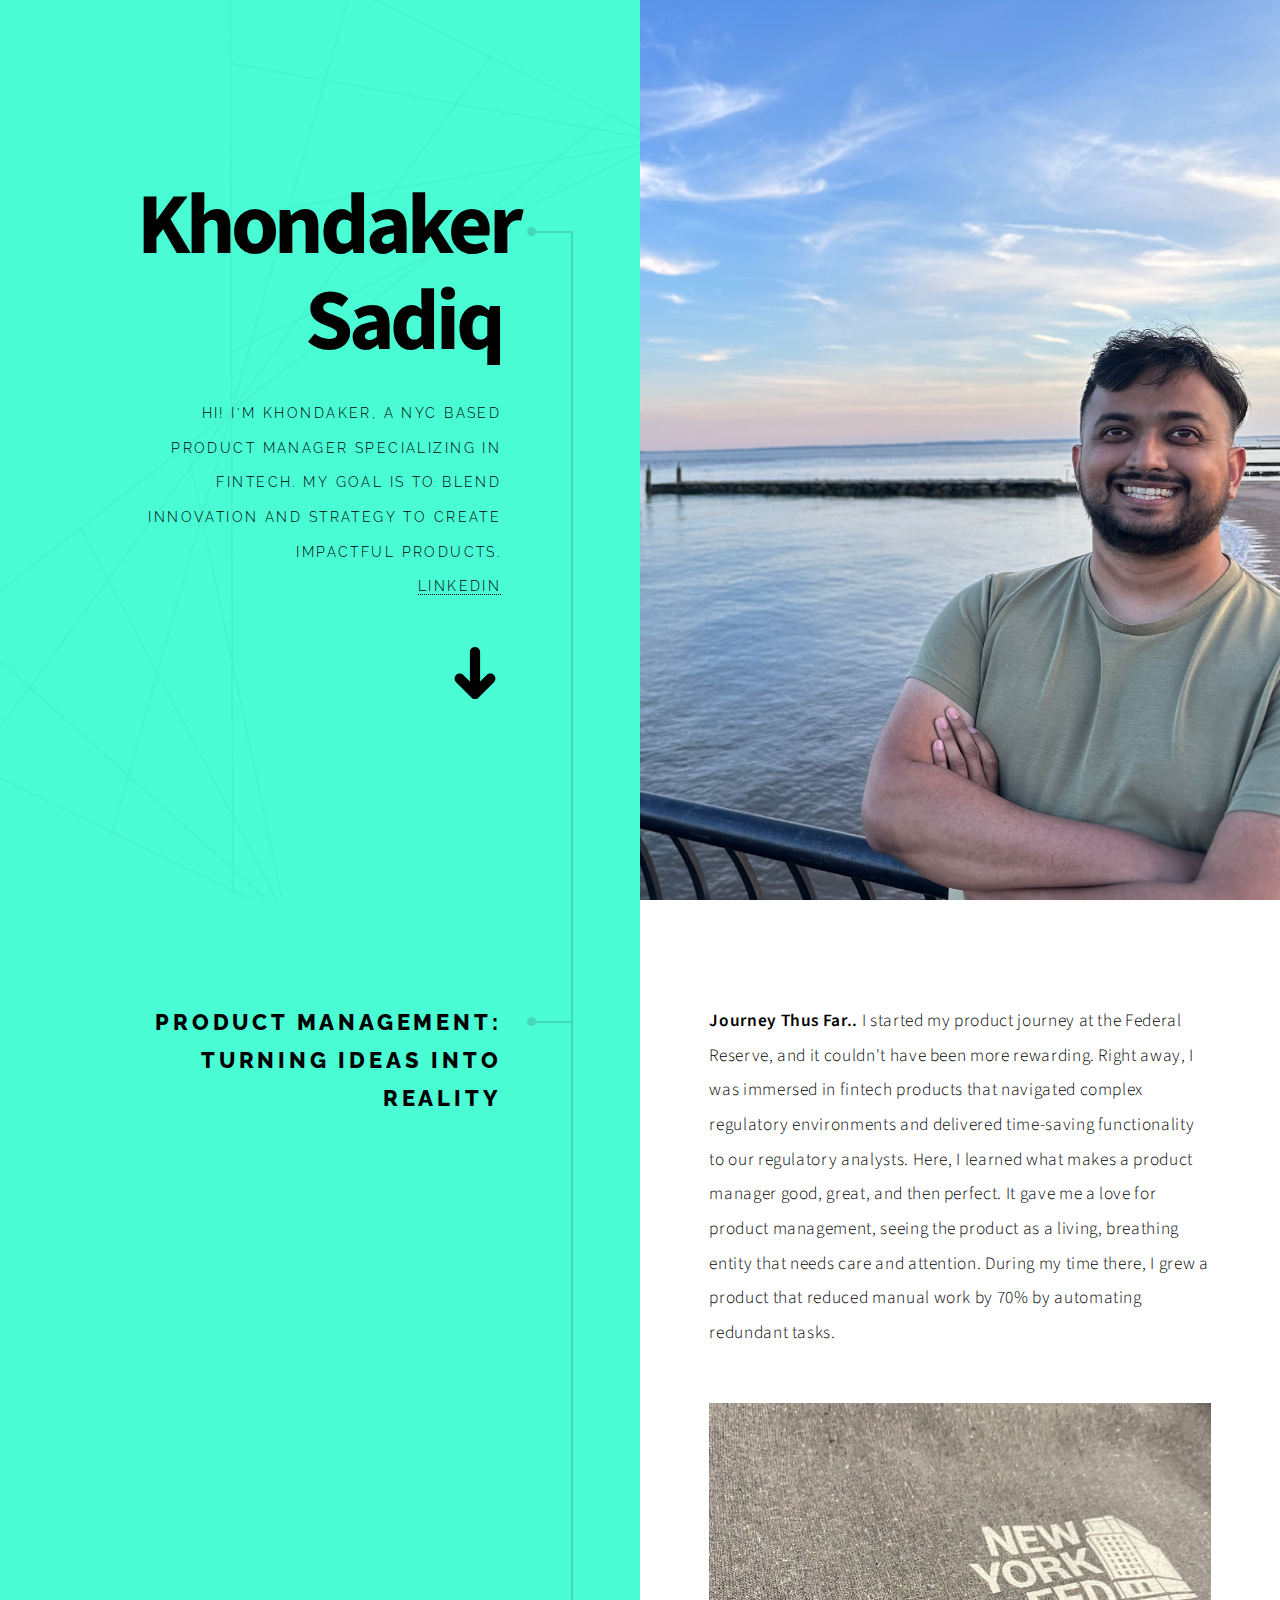
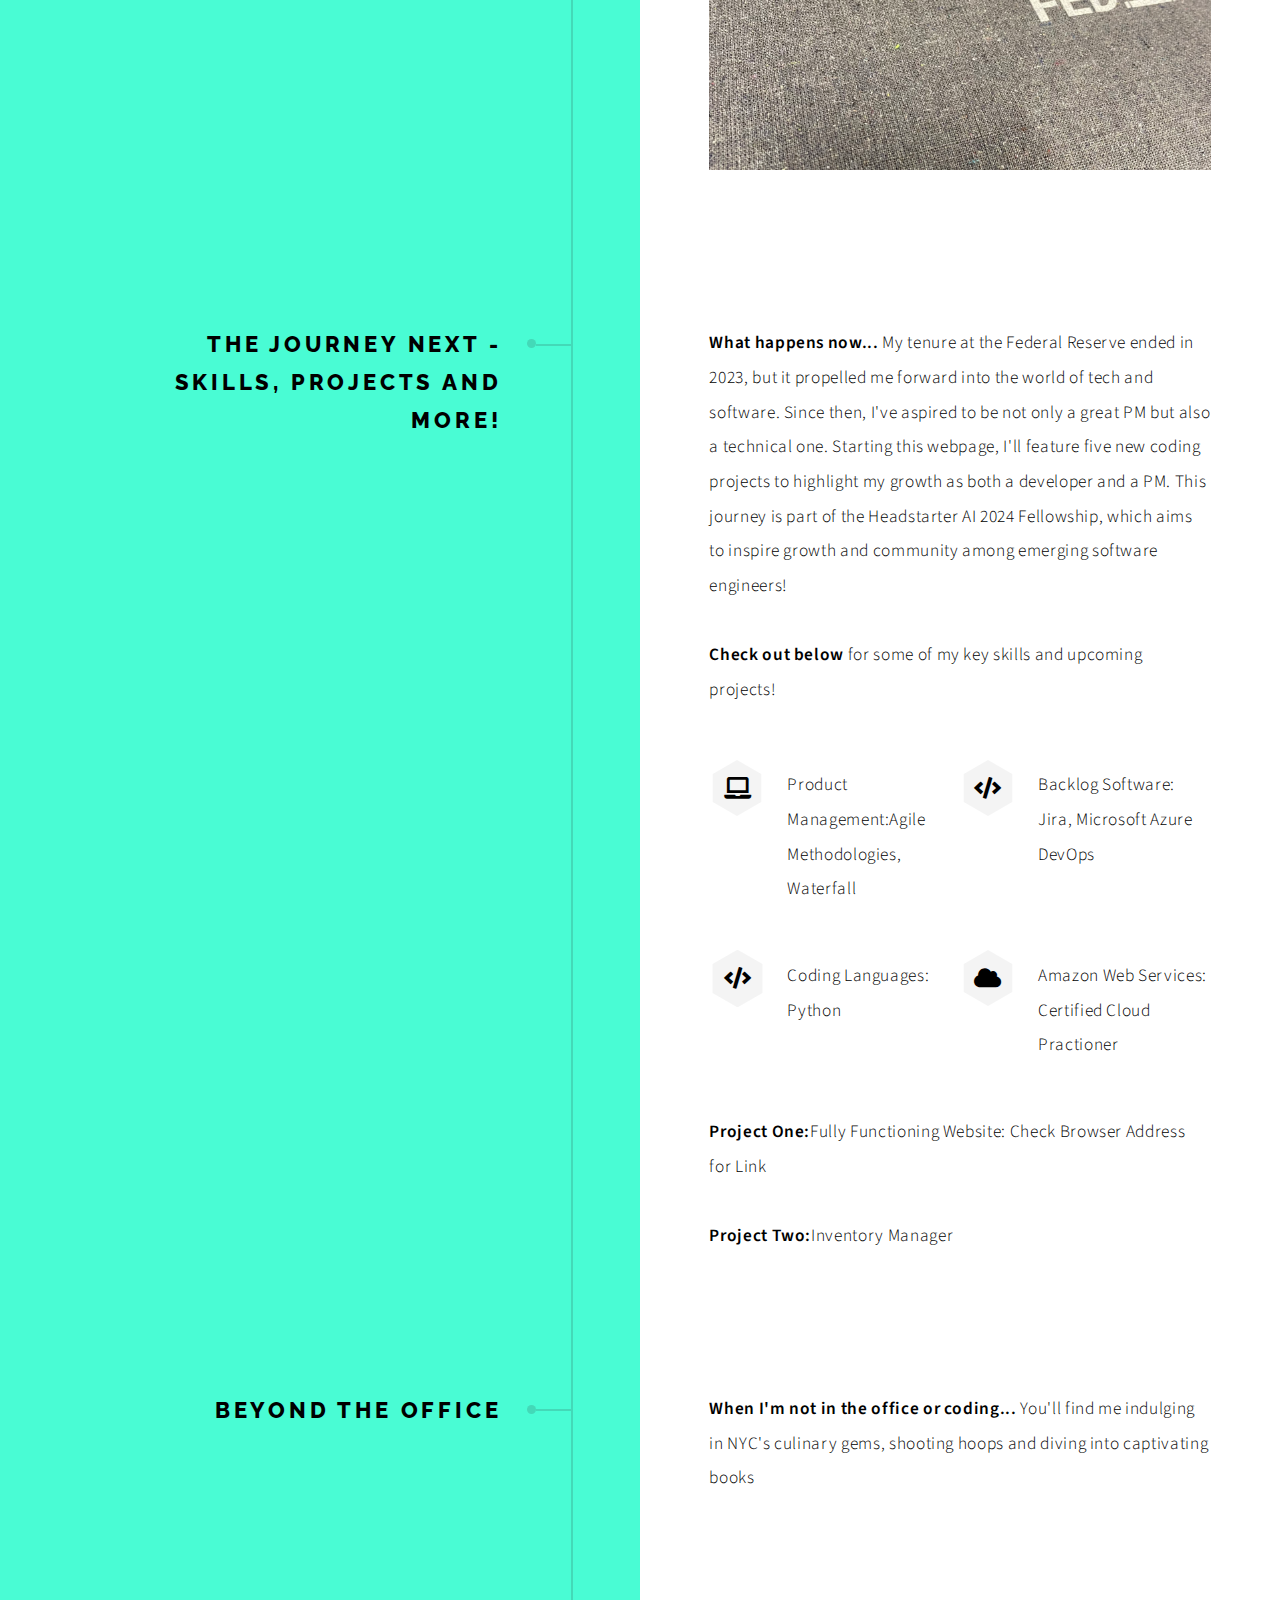
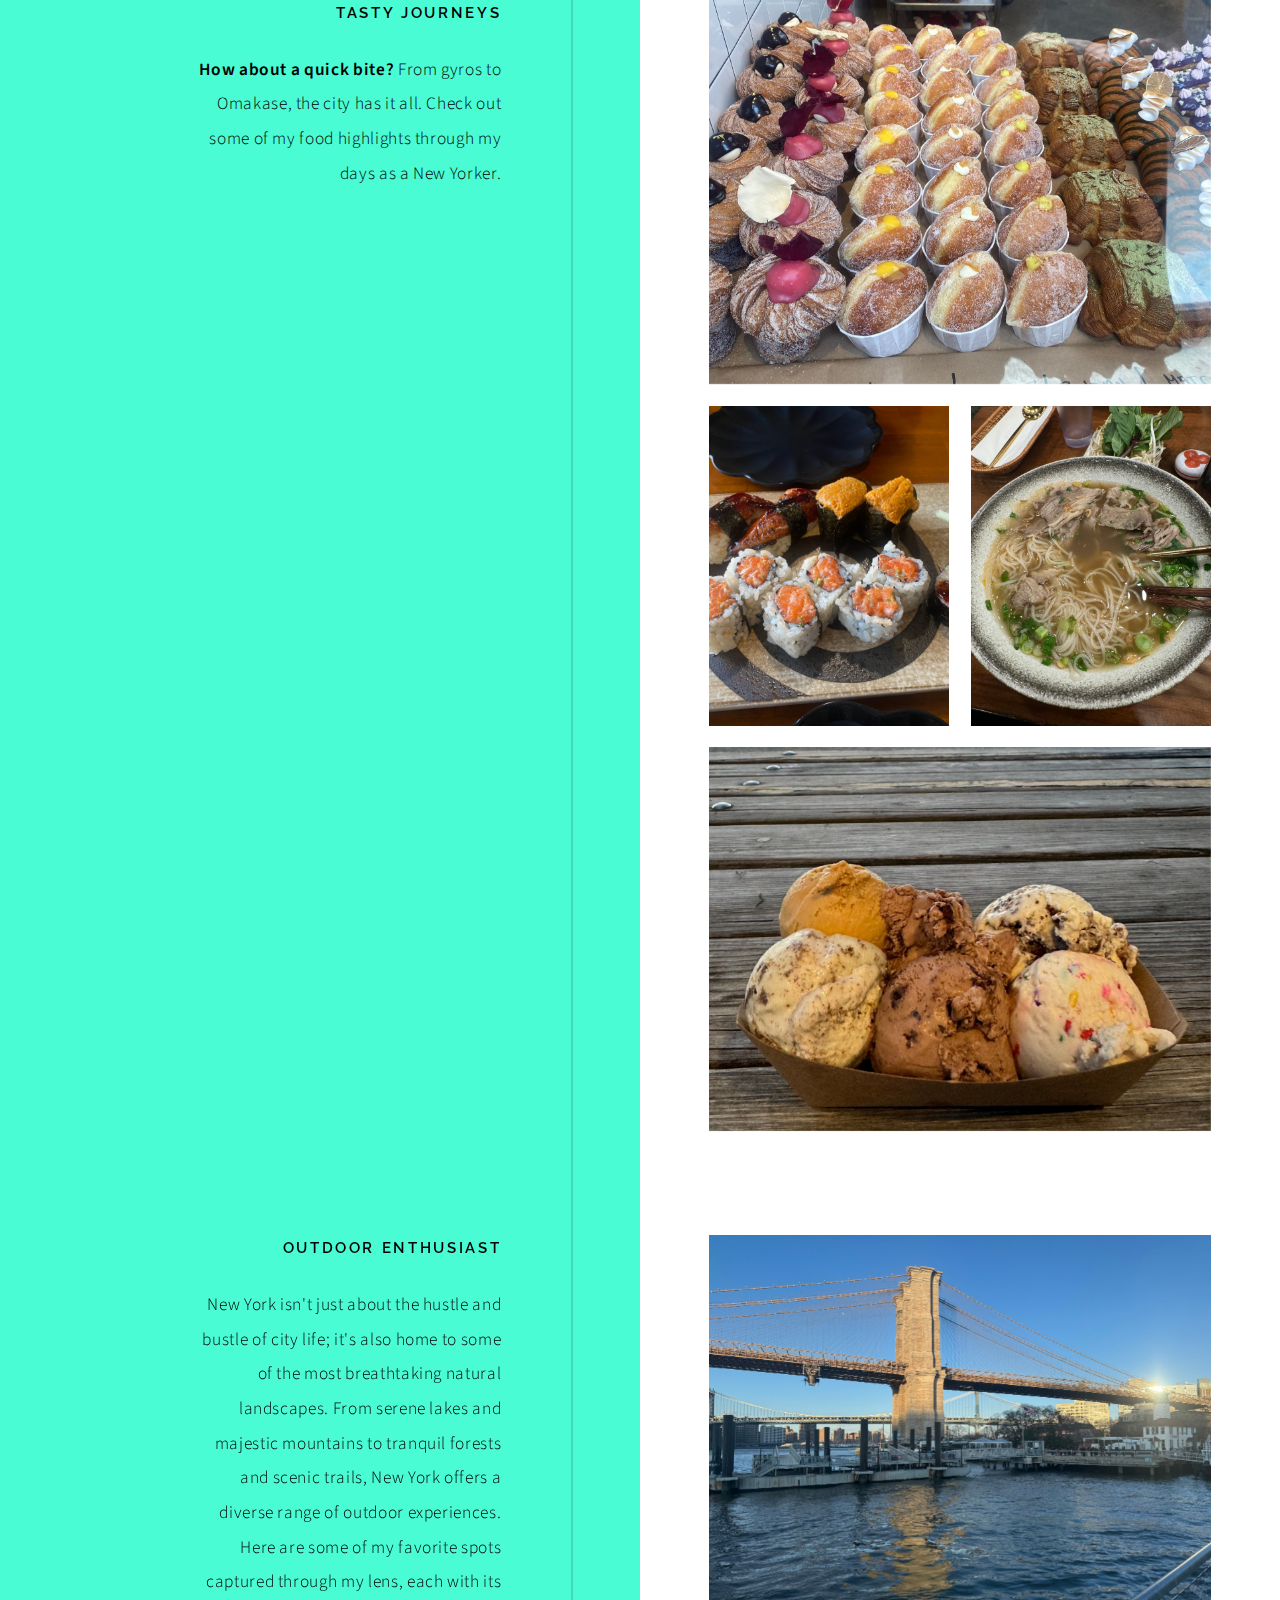
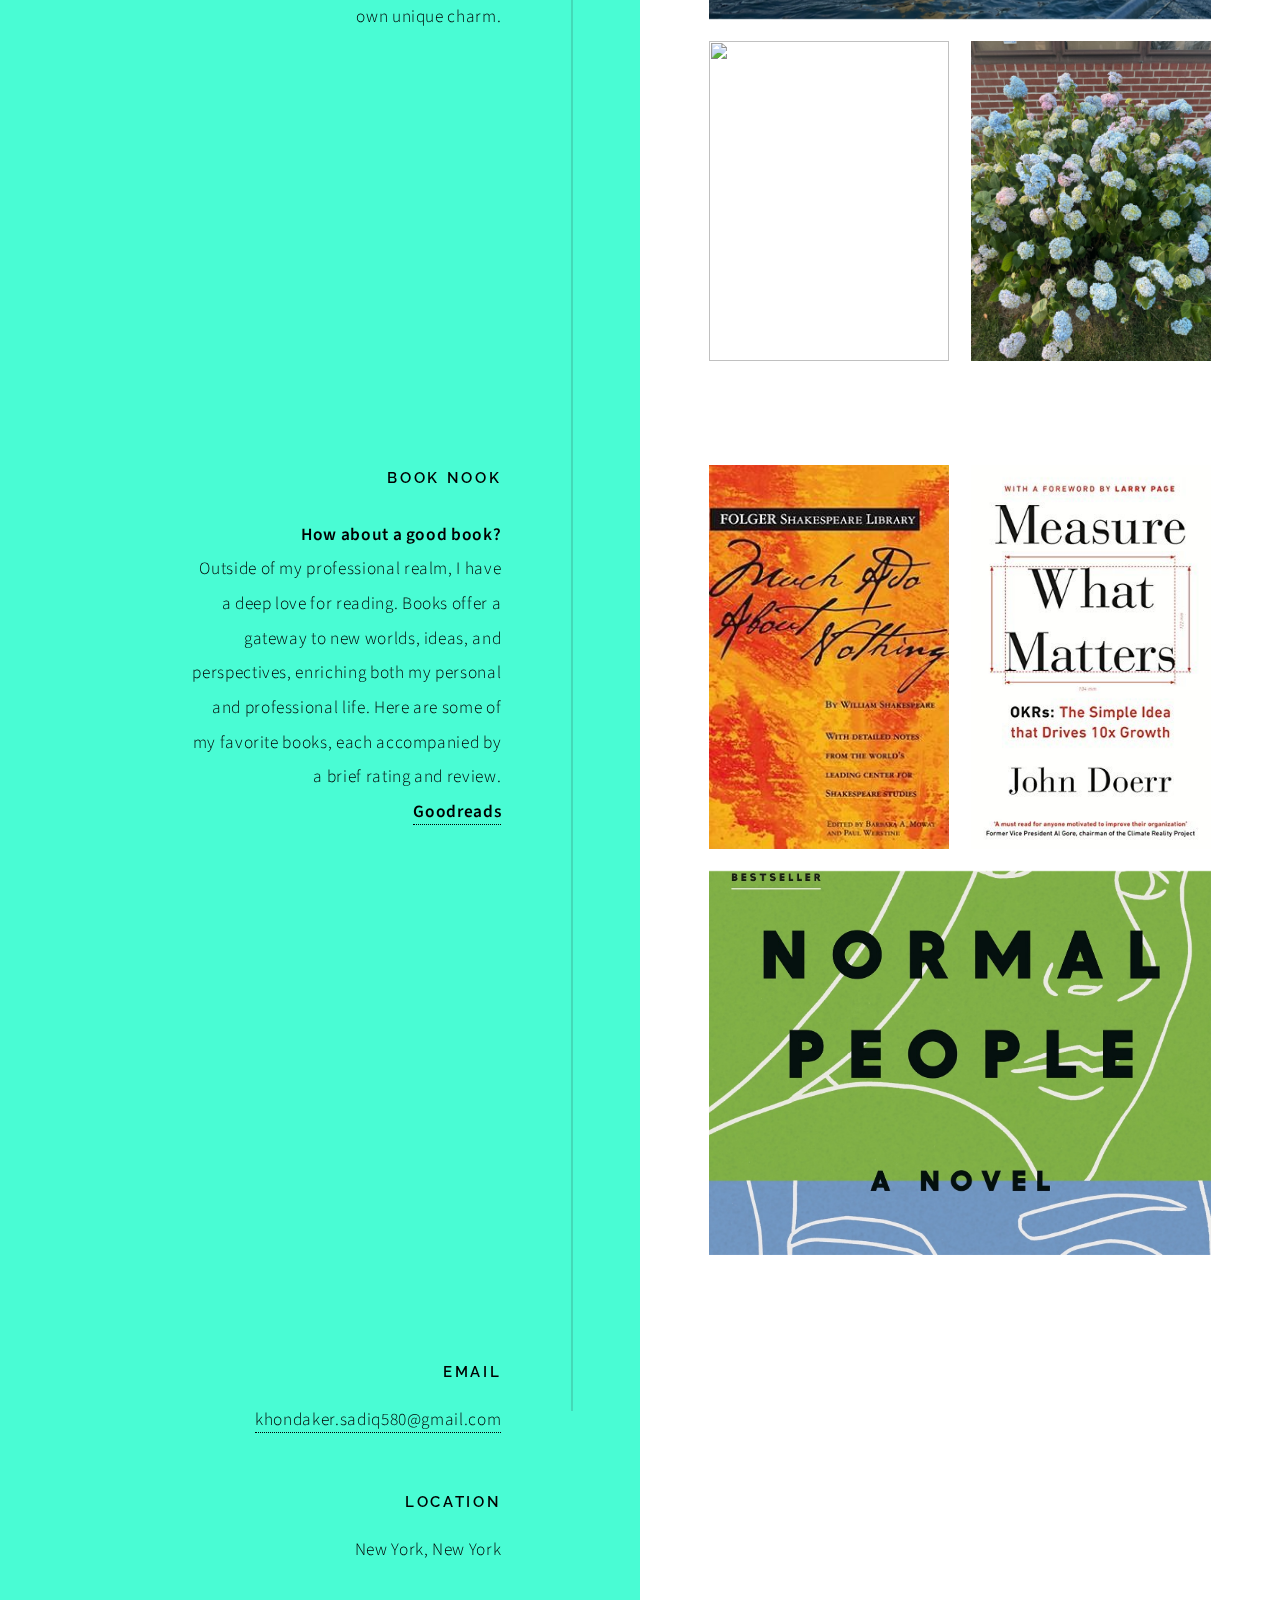
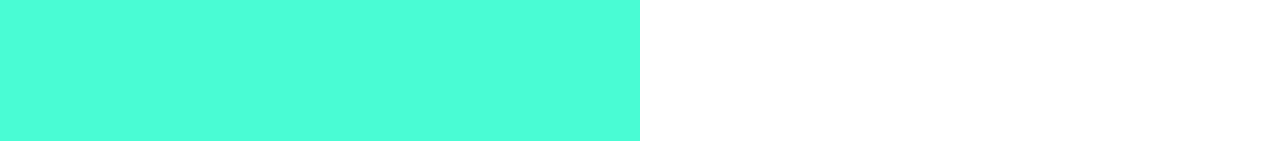
==== commit a24559bd: "Another test to make sure my code isn't broken" ====
--- a/index.html
+++ b/index.html
@@ -68,6 +68,7 @@
 								-->
 							</ul>
 							<p><strong>Project One:</strong>Fully Functioning Website: Check Browser Address for Link</p>
+							<p><strong>Project Two:</strong>Inventory Manager</p>
 						</div>
 					</section>
 
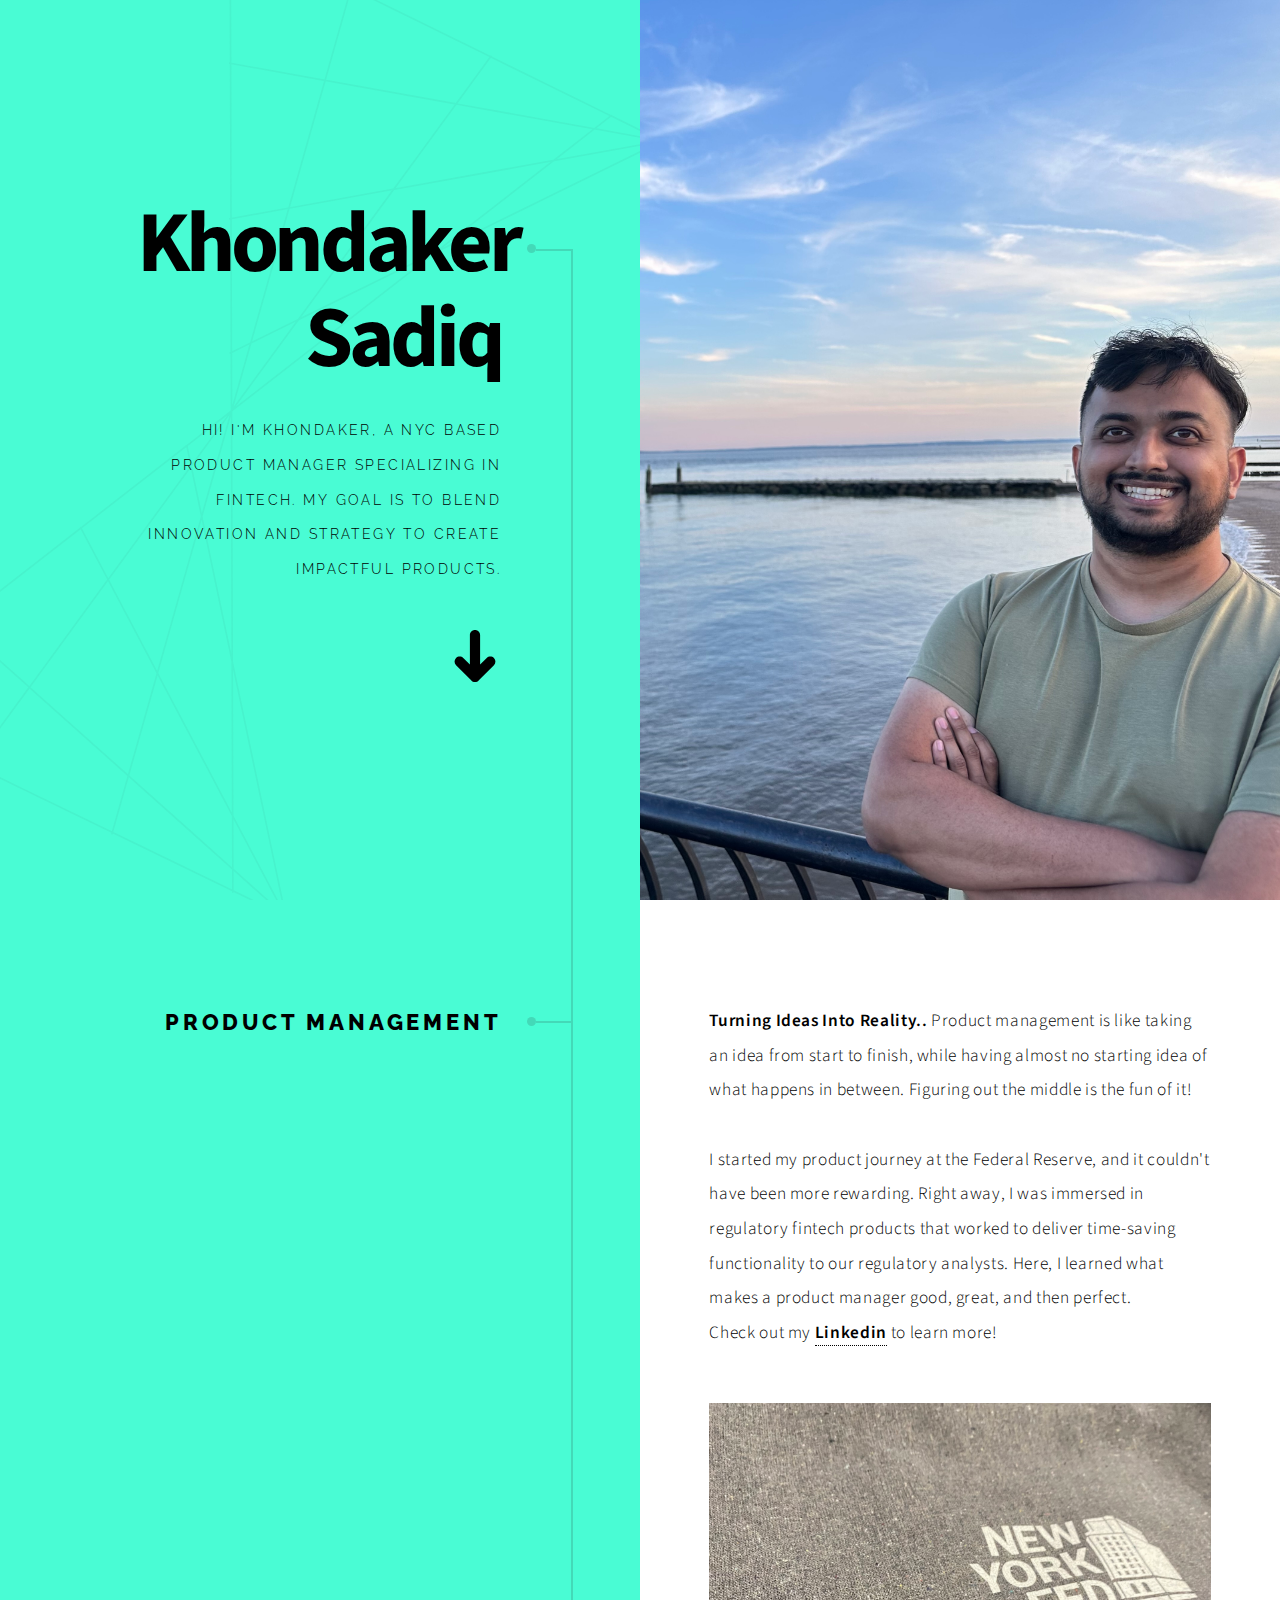
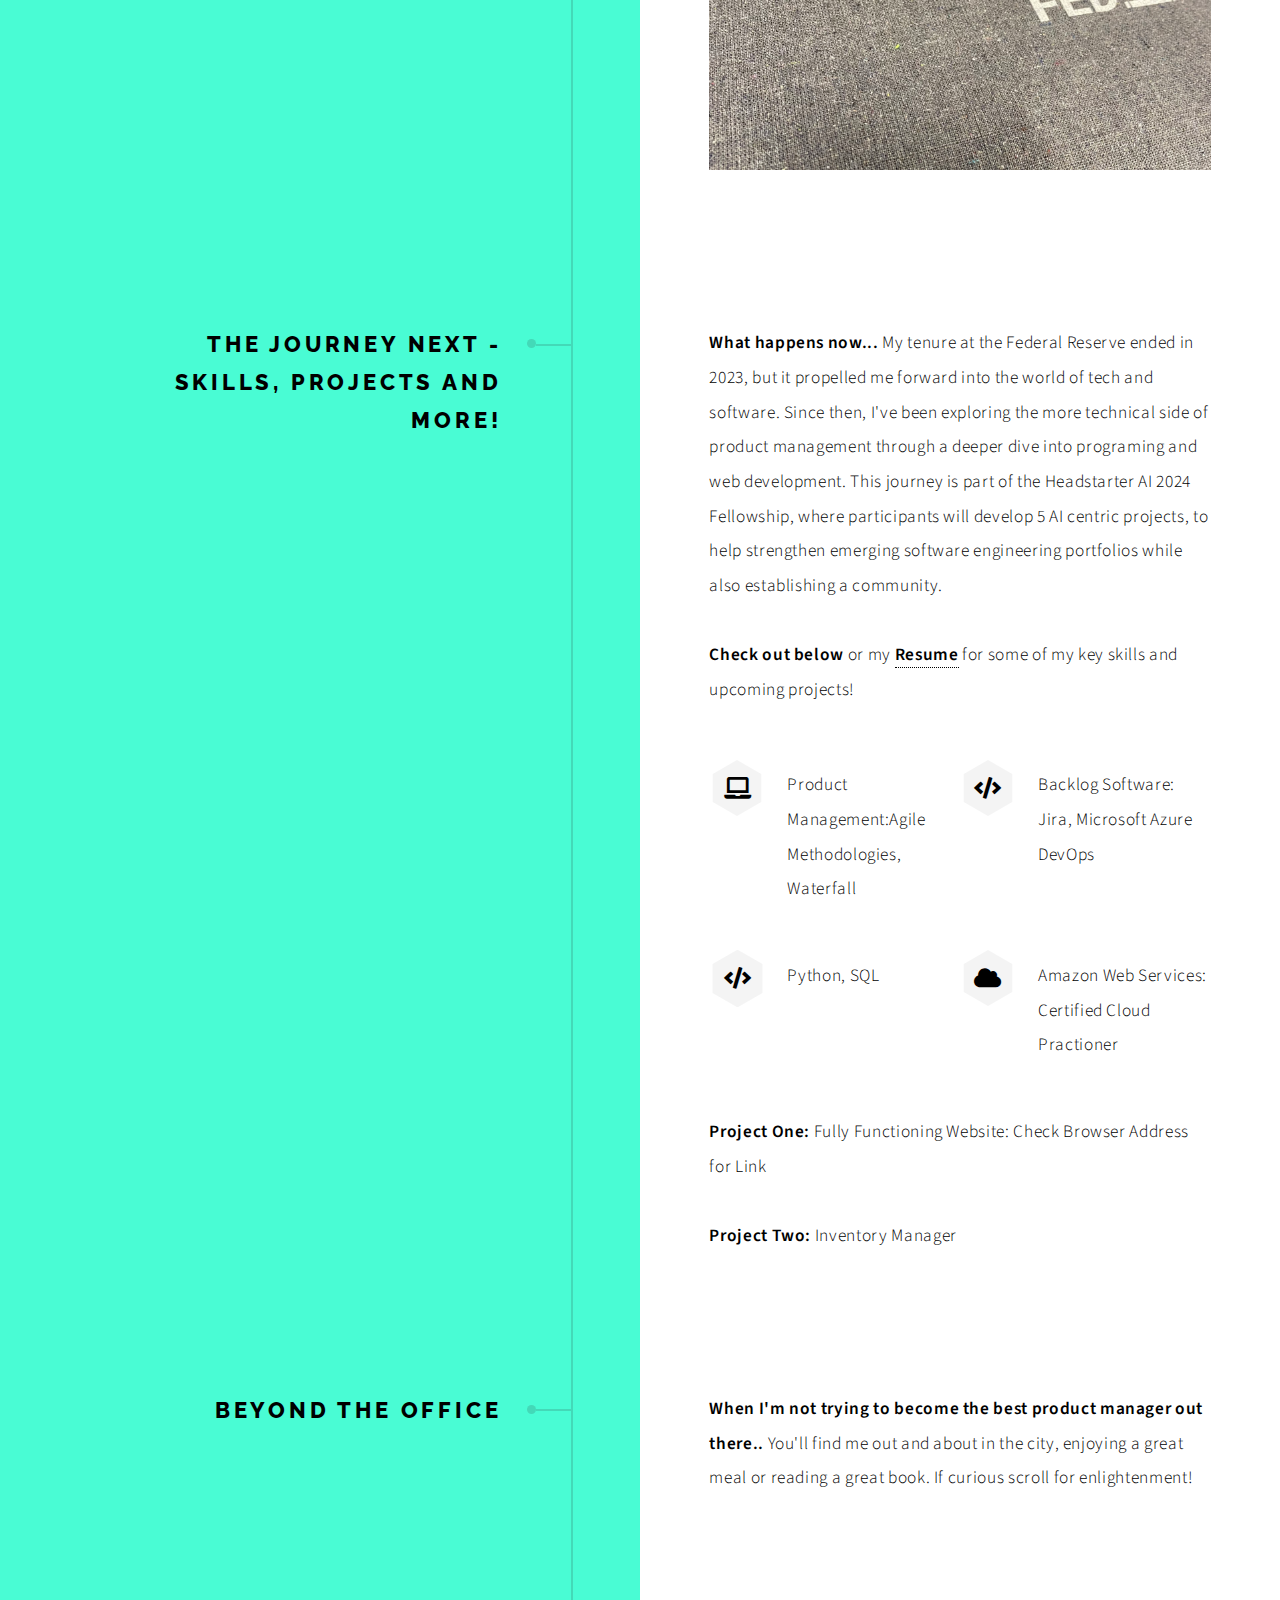
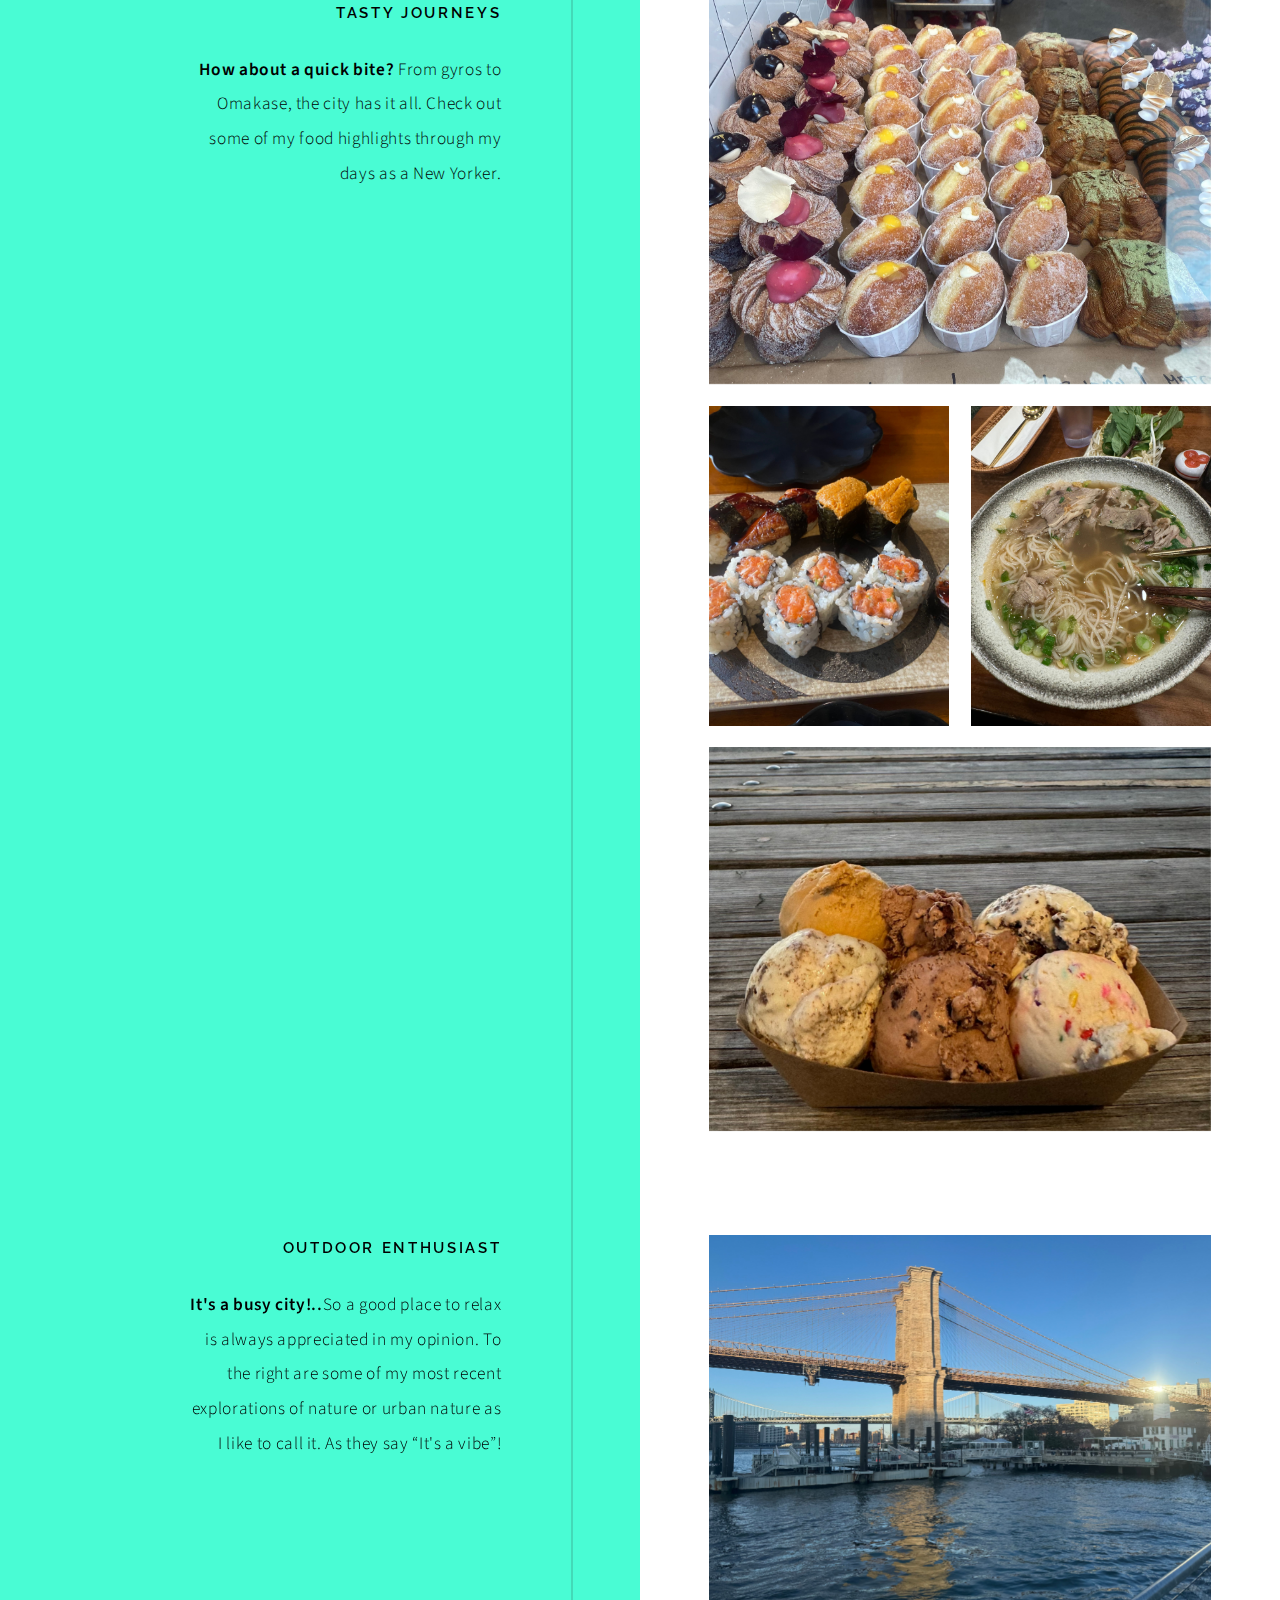
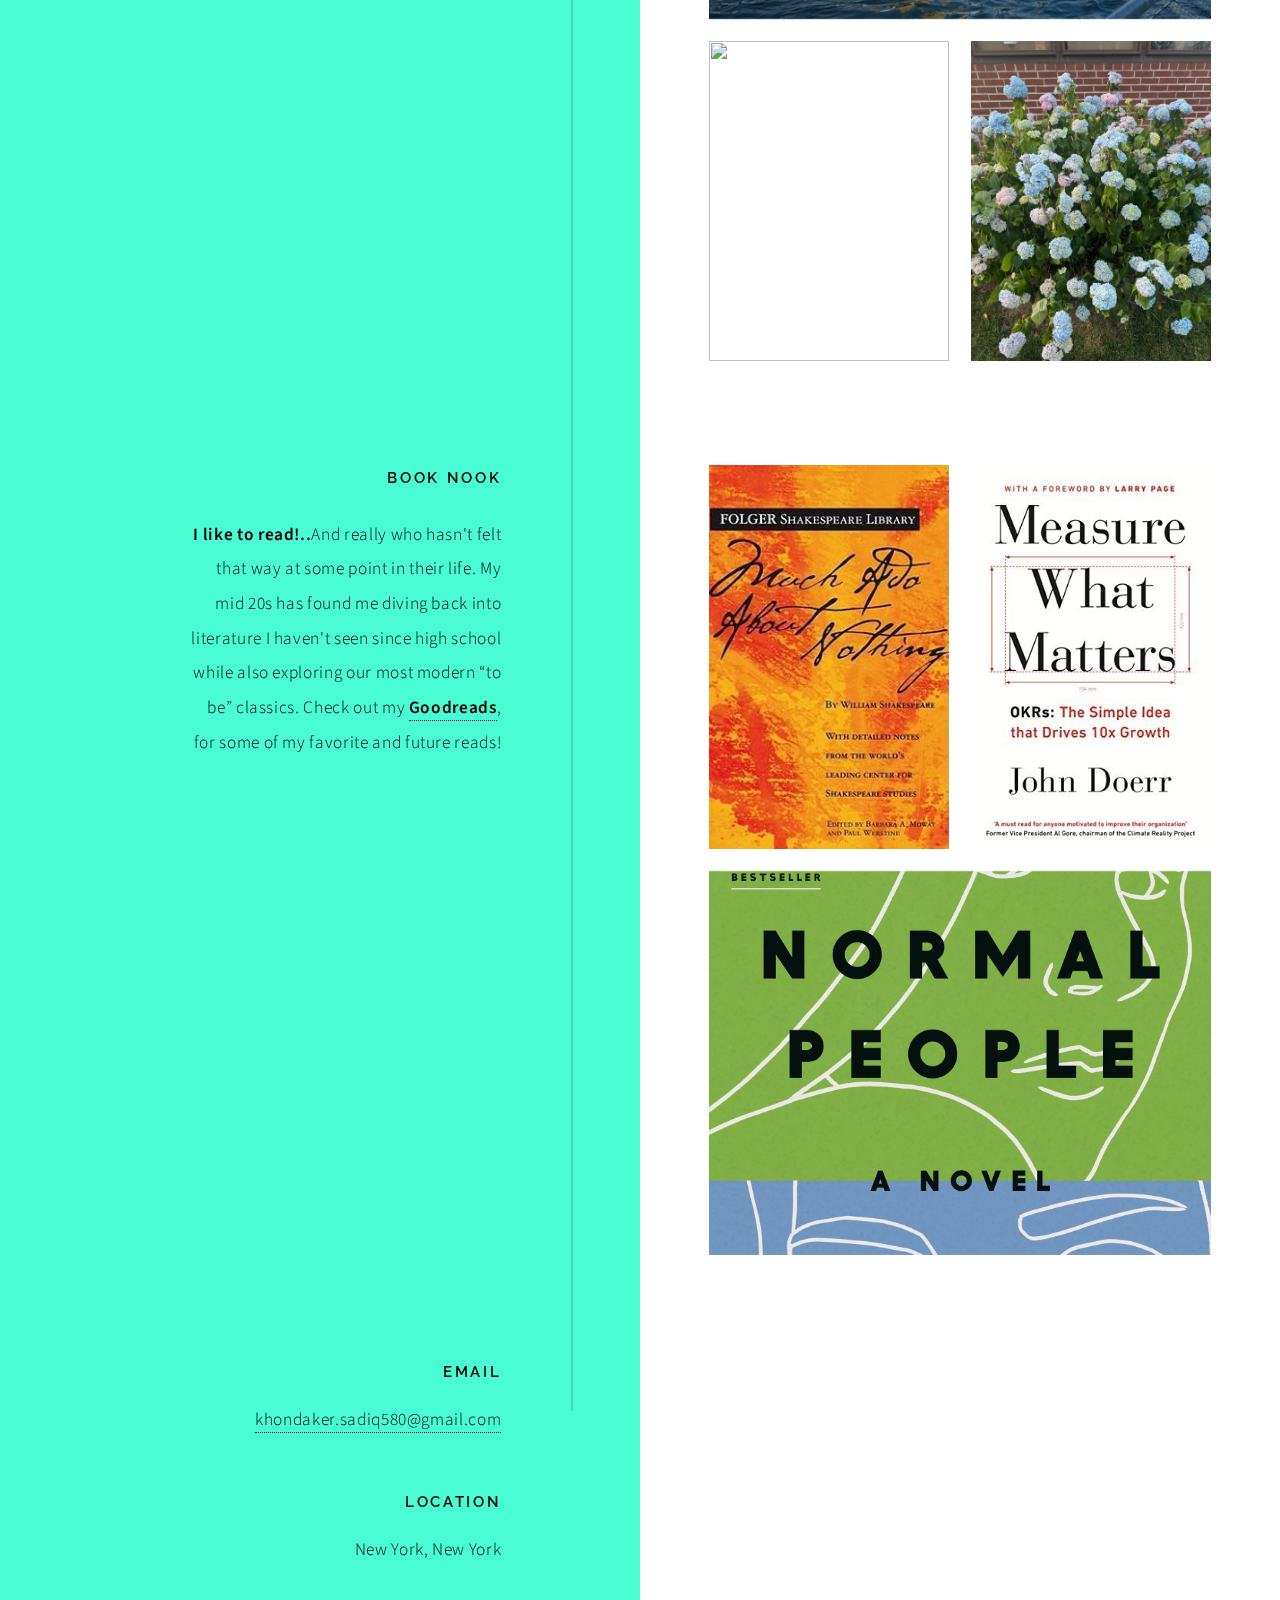
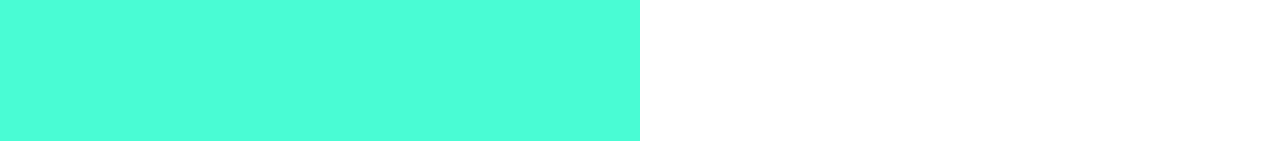
==== commit 2803f0bd: "My Website draft 2" ====
--- a/index.html
+++ b/index.html
@@ -12,6 +12,15 @@
 		<meta name="description" content="" />
 		<meta name="keywords" content="" />
 		<link rel="stylesheet" href="assets/css/main.css" />
+		<!-- Google tag (gtag.js) -->
+		<script async src="https://www.googletagmanager.com/gtag/js?id=G-6ETGPZVCNP"></script>
+		<script>
+		window.dataLayer = window.dataLayer || [];
+		function gtag(){dataLayer.push(arguments);}
+		gtag('js', new Date());
+
+		gtag('config', 'G-6ETGPZVCNP');
+		</script>
 	</head>
 	<body class="is-preload">
 
@@ -24,7 +33,7 @@
 							<h1>Khondaker Sadiq</h1>
 							<p>Hi! I'm Khondaker, a NYC based product manager specializing in fintech.
 								 My goal is to blend innovation and strategy to create impactful products.
-								  </br> <a href="https://www.linkedin.com/in/khondaker-sadiq/">Linkedin</a> </p>
+								  </p>
 							<ul class="actions">
 								<li><a href="#first" class="arrow scrolly"><span class="label">Next</span></a></li>
 							</ul>
@@ -37,12 +46,14 @@
 				<!-- Section -->
 					<section id="first">
 						<header>
-							<h2>Product Management: Turning Ideas Into Reality</h2>
-						</header>
-						<div class="content">
-							<p><strong>Journey Thus Far..</strong> I started my product journey at the Federal Reserve, and it couldn't have been more rewarding. Right away, I was immersed in fintech products that navigated complex regulatory environments and delivered time-saving functionality to our regulatory analysts.
-								 Here, I learned what makes a product manager good, great, and then perfect. It gave me a love for product management, seeing the product as a living, breathing entity that needs care and attention. 
-								 During my time there, I grew a product that reduced manual work by 70% by automating redundant tasks.
+							<h2>Product Management</h2>
+						</header>
+						<div class="content">
+							<p><strong>Turning Ideas Into Reality..</strong> Product management is like taking an idea from start to finish, while having almost no starting idea of what happens in between. Figuring out the middle is the fun of it! 
+								</br></br>
+								I started my product journey at the Federal Reserve, and it couldn't have been more rewarding. Right away, I was immersed in regulatory fintech products that worked to deliver time-saving functionality to our regulatory analysts. 
+								Here, I learned what makes a product manager good, great, and then perfect.
+								</br> Check out my <strong><a href = "https://www.linkedin.com/in/khondaker-sadiq/">Linkedin</a></strong> to learn more!
 							</p>
 							<span class="image main"><img src="images/Career/Career2.jpeg" alt="" /></span>
 						</div>
@@ -54,21 +65,24 @@
 							<h2>The Journey Next - Skills, Projects and More!</h2>
 						</header>
 						<div class="content">
-							<p><strong>What happens now...</strong> My tenure at the Federal Reserve ended in 2023, but it propelled me forward into the world of tech and software. Since then, I've aspired to be not only a great PM but also a technical one. Starting this webpage, I'll feature five new coding projects to highlight my growth as both a developer and a PM.
-								 This journey is part of the Headstarter AI 2024 Fellowship, which aims to inspire growth and community among emerging software engineers!</br></br>  
-								 <strong>Check out below </strong>for some of my key skills and upcoming projects!</p>
+							<p><strong>What happens now...</strong> My tenure at the Federal Reserve ended in 2023, but it propelled me forward into the world of tech and software. 
+								Since then, I&#39ve been exploring the more technical side of product management through a deeper dive into programing and web development. 
+								This journey is part of the Headstarter AI 2024 Fellowship, where participants will develop 5 AI centric projects, to help strengthen emerging software engineering portfolios 
+								while also establishing a community. 
+								</br></br>  
+								 <strong>Check out below</strong> or my <strong><a href = "https://docs.google.com/document/d/1xT8DWztb8Rzs105R0ZdT5fF0I5lesNNx/edit?usp=sharing&ouid=110440959897161437470&rtpof=true&sd=true">Resume</a></strong> for some of my key skills and upcoming projects!</p>
 							<ul class="feature-icons">
 								<li class="icon solid fa-laptop">Product Management:Agile Methodologies, Waterfall</li>
 								<li class="icon solid fa-code">Backlog Software: Jira, Microsoft Azure DevOps</li>
-								<li class="icon solid fa-code">Coding Languages: Python</li>
+								<li class="icon solid fa-code">Python, SQL</li>
 								<li class="icon solid fa-cloud">Amazon Web Services: Certified Cloud Practioner</li>
 								<!-- 
 								<li class="icon solid fa-map-marker-alt">TBD</li>
 								<li class="icon solid fa-bolt">TBD</li>
 								-->
 							</ul>
-							<p><strong>Project One:</strong>Fully Functioning Website: Check Browser Address for Link</p>
-							<p><strong>Project Two:</strong>Inventory Manager</p>
+							<p><strong>Project One:</strong> Fully Functioning Website: Check Browser Address for Link</p>
+							<p><strong>Project Two:</strong> Inventory Manager</p>
 						</div>
 					</section>
 
@@ -78,7 +92,7 @@
 							<h2>Beyond The Office</h2>
 						</header>
 						<div class="content">
-							<p><strong>When I'm not in the office or coding...</strong> You'll find me indulging in NYC's culinary gems, shooting hoops and diving into captivating books </p>
+							<p><strong>When I'm not trying to become the best product manager out there..</strong> You'll find me out and about in the city, enjoying a great meal or reading a great book. If curious scroll for enlightenment! </p>
 
 							<!-- Section -->
 								<section>
@@ -100,7 +114,9 @@
 								<section>
 									<header>
 										<h3>Outdoor Enthusiast</h3>
-										<p>New York isn't just about the hustle and bustle of city life; it's also home to some of the most breathtaking natural landscapes. From serene lakes and majestic mountains to tranquil forests and scenic trails, New York offers a diverse range of outdoor experiences. Here are some of my favorite spots captured through my lens, each with its own unique charm.</p>
+										<p><strong>It's a busy city!..</strong>So a good place to relax is always appreciated in my opinion. 
+											To the right are some of my most recent explorations of nature or urban nature as I like to call it. 
+											As they say “It&#39s a vibe”! </p>
 									</header>
 									<div class="content">
 										<div class="gallery">
@@ -115,9 +131,10 @@
 								<section>
 									<header>
 										<h3>Book Nook</h3>
-										<p><strong>How about a good book?</strong> </br> Outside of my professional realm, I have a deep love for reading. Books offer a gateway to new worlds, ideas, and perspectives, enriching both my personal and professional life.
-											 Here are some of my favorite books, each accompanied by a brief rating and review.</br>
-											<a href ="https://www.goodreads.com/user/show/174143440-khondaker-sadiq"><strong>Goodreads</strong></a></p>
+										<p><strong>I like to read!..</strong>And really who hasn&#39t felt that way at some point in their life.
+											 My mid 20s has found me diving back into literature I haven&#39t seen since high school while also exploring our most modern “to be” classics. 
+											Check out my <a href ="https://www.goodreads.com/user/show/174143440-khondaker-sadiq"><strong>Goodreads</strong></a>, for some of my favorite and future reads!</br>
+											</p>
 									</header>
 									<div class="content">
 										<div class="gallery">
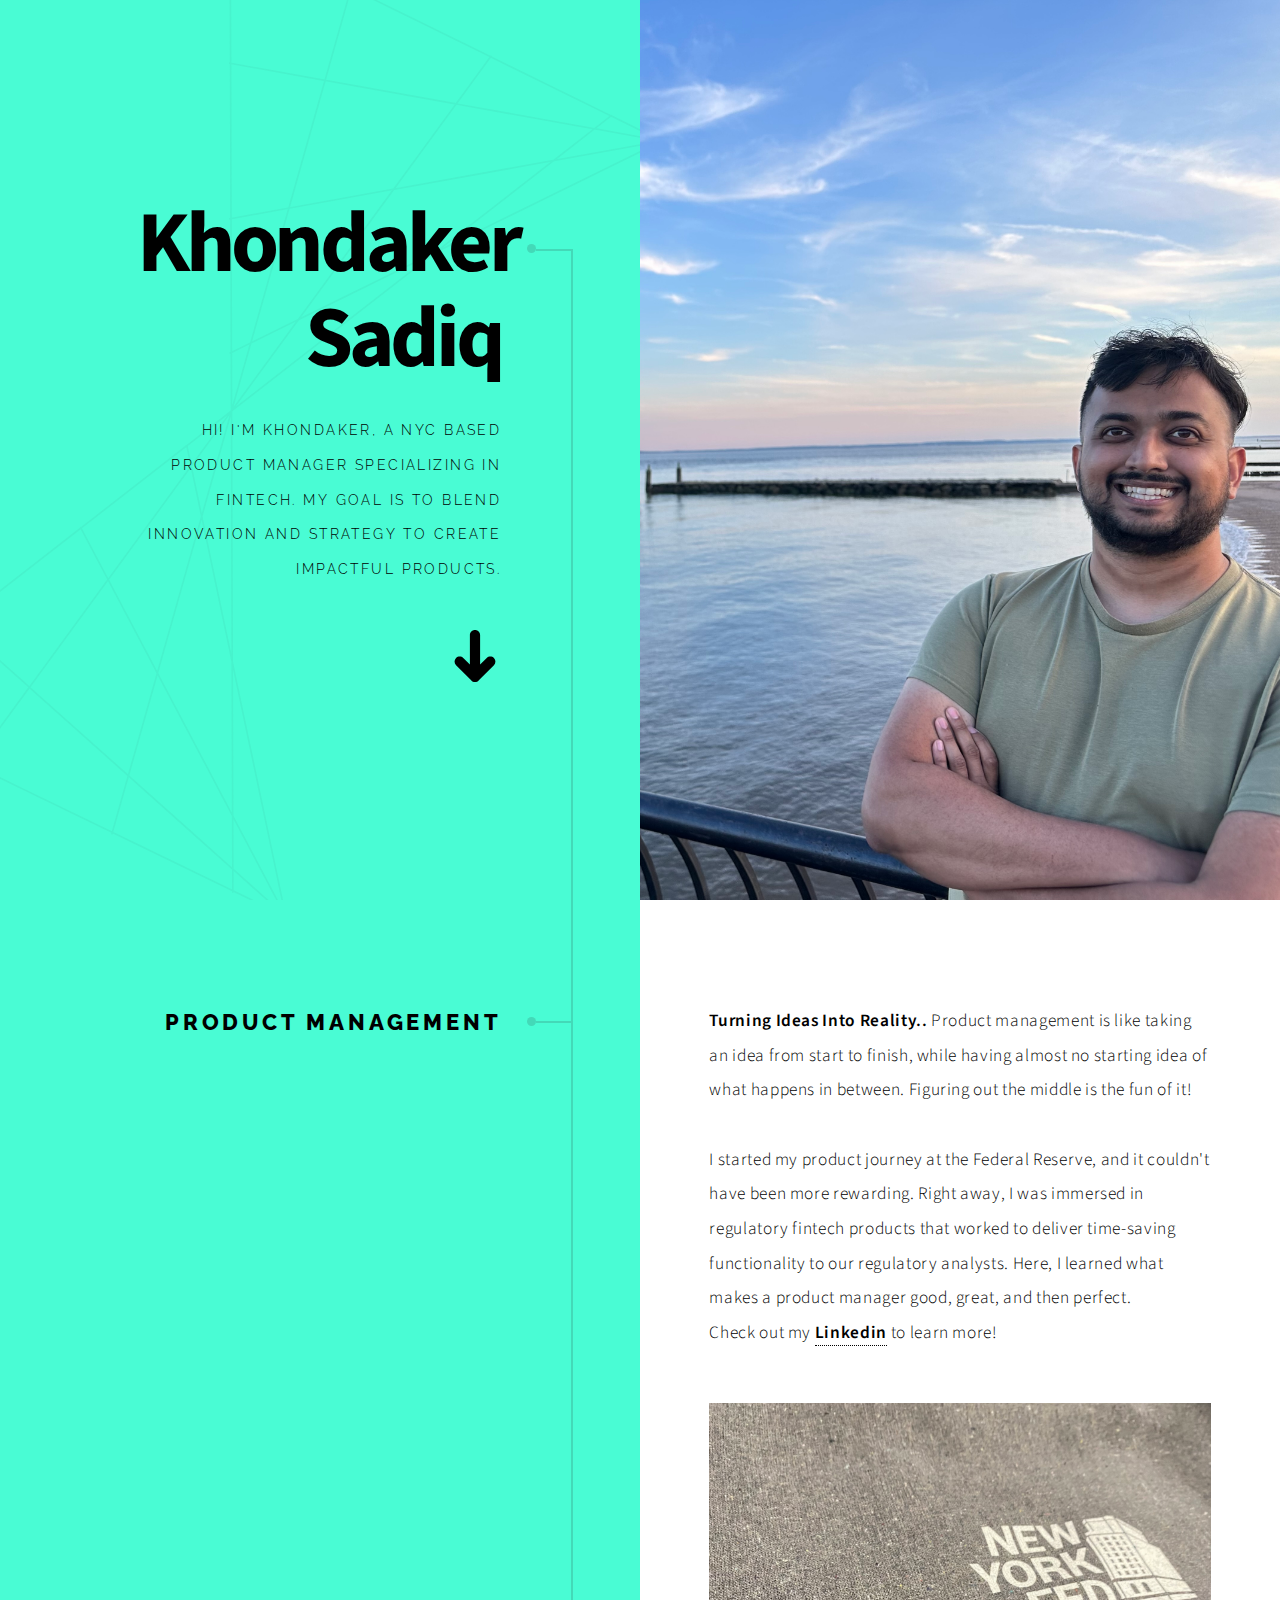
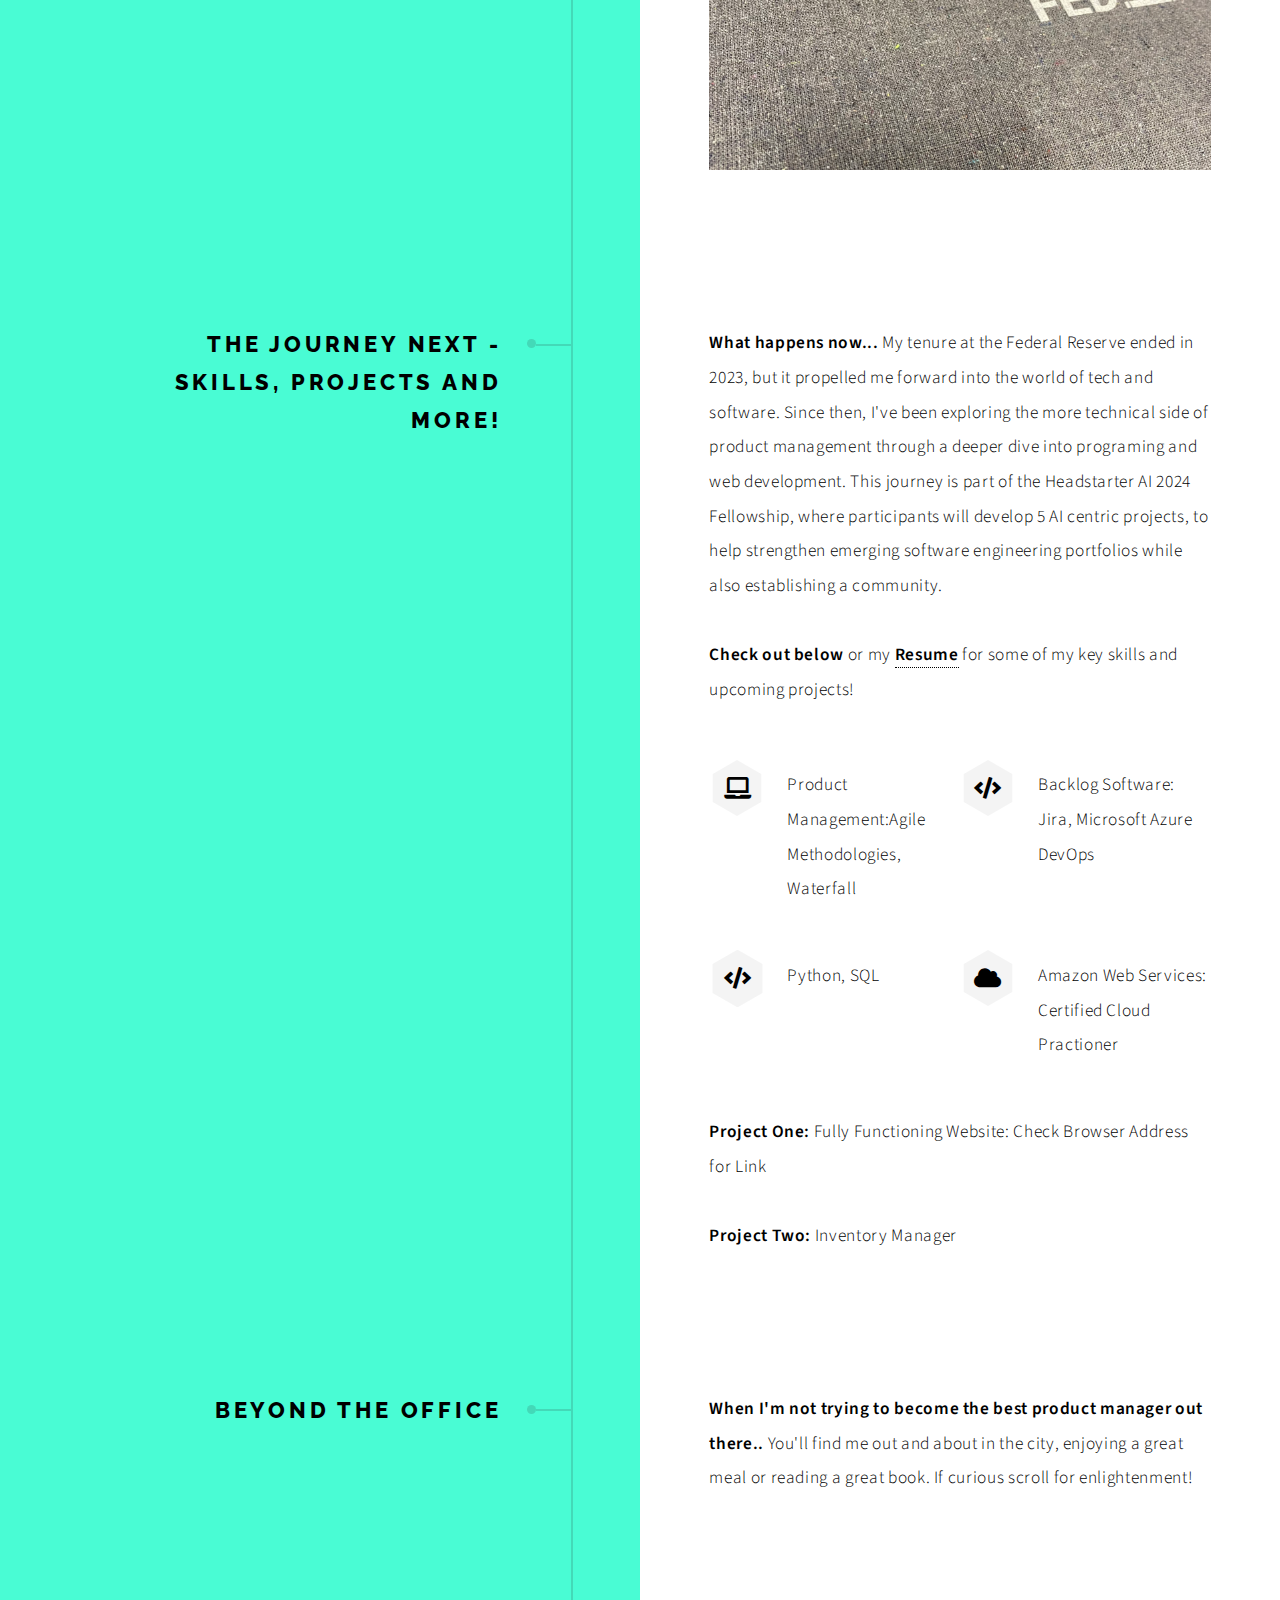
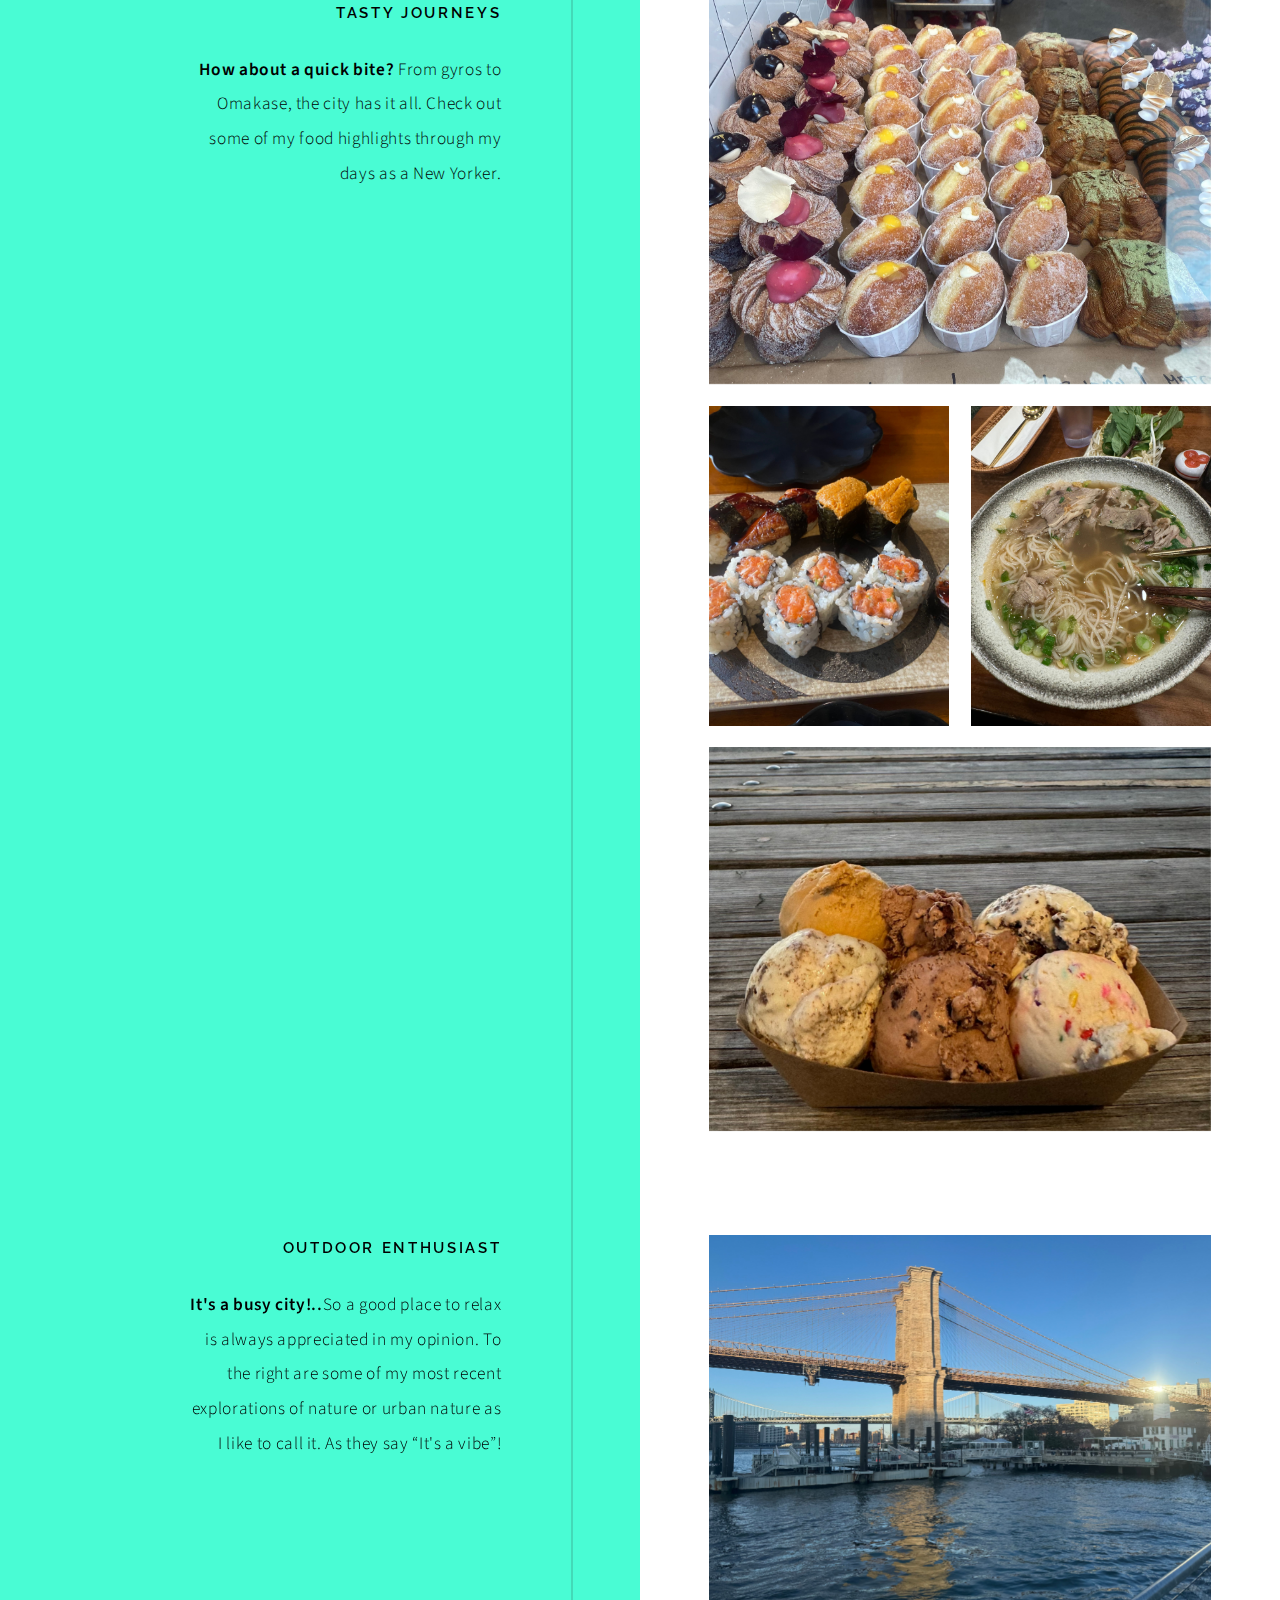
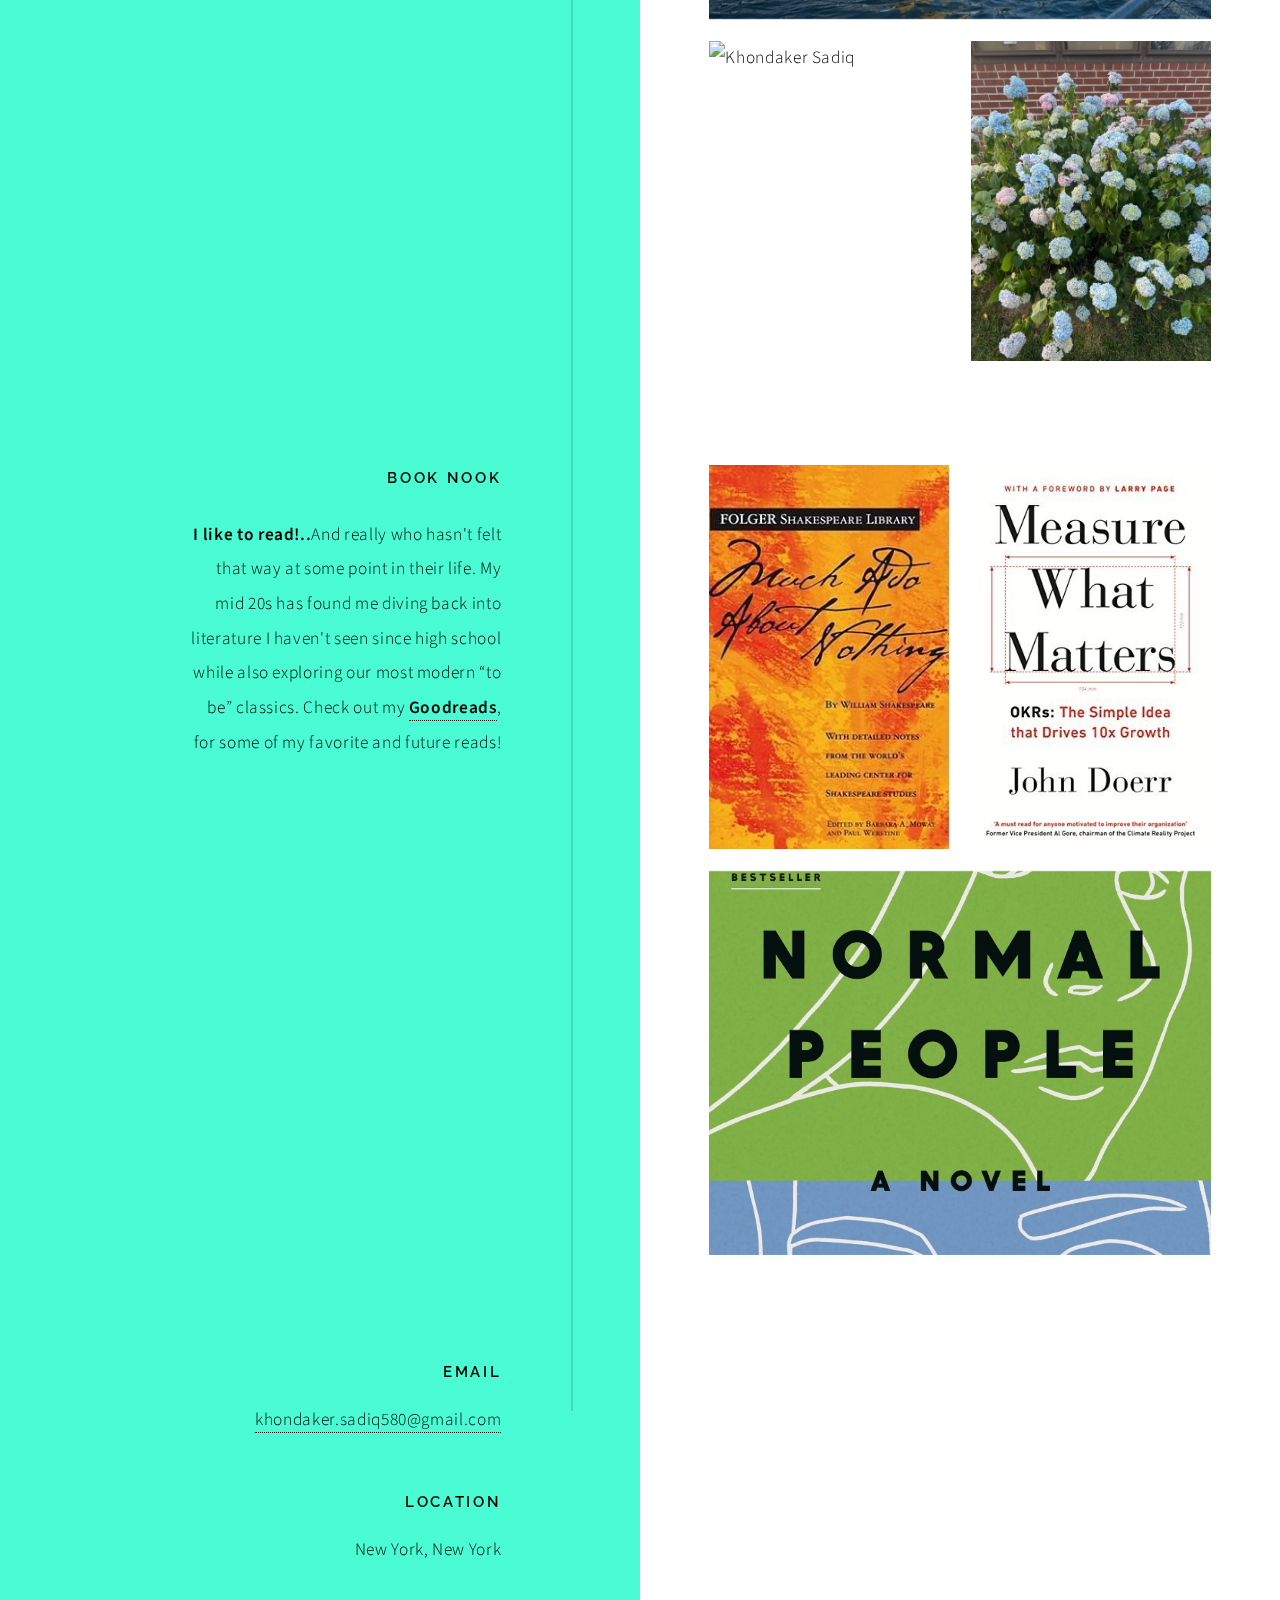
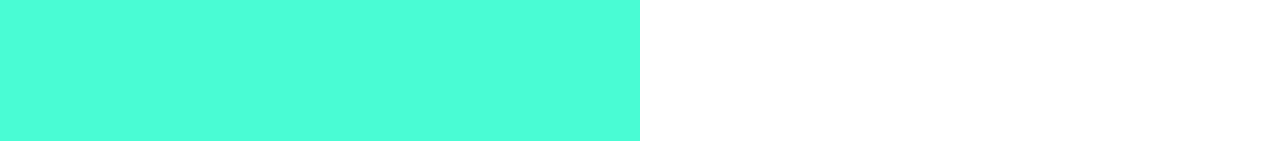
==== commit ba039aaf: "Some beginner SEO" ====
--- a/index.html
+++ b/index.html
@@ -9,7 +9,8 @@
 		<title>Khondaker Sadiq</title>
 		<meta charset="utf-8" />
 		<meta name="viewport" content="width=device-width, initial-scale=1, user-scalable=no" />
-		<meta name="description" content="" />
+		<meta name="description" content="Khondaker Sadiq - personal website describing my professional 
+		experiences and my hobbies" />
 		<meta name="keywords" content="" />
 		<link rel="stylesheet" href="assets/css/main.css" />
 		<!-- Google tag (gtag.js) -->
@@ -32,7 +33,7 @@
 						<header>
 							<h1>Khondaker Sadiq</h1>
 							<p>Hi! I'm Khondaker, a NYC based product manager specializing in fintech.
-								 My goal is to blend innovation and strategy to create impactful products.
+								 My goal is to blend innovation and strategy to create impactful products. 
 								  </p>
 							<ul class="actions">
 								<li><a href="#first" class="arrow scrolly"><span class="label">Next</span></a></li>
@@ -55,7 +56,7 @@
 								Here, I learned what makes a product manager good, great, and then perfect.
 								</br> Check out my <strong><a href = "https://www.linkedin.com/in/khondaker-sadiq/">Linkedin</a></strong> to learn more!
 							</p>
-							<span class="image main"><img src="images/Career/Career2.jpeg" alt="" /></span>
+							<span class="image main"><img src="images/Career/Career2.jpeg" alt="Khondaker Sadiq" /></span>
 						</div>
 					</section>
 
@@ -102,10 +103,10 @@
 									</header>
 									<div class="content">
 										<div class="gallery">
-											<a href="images/Food/Food1_full.jpg" class="landscape"><img src="images/Food/Food1.jpg" alt="" /></a>
-											<a href="images/Food/Food2_full.jpg"><img src="images/Food/Food2.jpg" alt="" /></a>
-											<a href="images/Food/Food3_full.jpg"><img src="images/Food/Food3.jpg" alt="" /></a>
-											<a href="images/Food/Food4_full.jpg" class="landscape"><img src="images/Food/Food4.jpg" alt="" /></a>
+											<a href="images/Food/Food1_full.jpg" class="landscape"><img src="images/Food/Food1.jpg" alt="Khondaker Sadiq" /></a>
+											<a href="images/Food/Food2_full.jpg"><img src="images/Food/Food2.jpg" alt="Khondaker Sadiq" /></a>
+											<a href="images/Food/Food3_full.jpg"><img src="images/Food/Food3.jpg" alt="Khondaker Sadiq" /></a>
+											<a href="images/Food/Food4_full.jpg" class="landscape"><img src="images/Food/Food4.jpg" alt="Khondaker Sadiq" /></a>
 										</div>
 									</div> 
 								</section>
@@ -120,9 +121,9 @@
 									</header>
 									<div class="content">
 										<div class="gallery">
-											<a href="images/Outdoors/Outdoors1_full.jpg" class="landscape"><img src="images/Outdoors/Outdoors1.jpg" alt="" /></a>
-											<a href="images/Outdoors/Outdoors2_full.jpg"><img src="images/Outdoors/Outdoors2.jpg" alt="" /></a>
-											<a href="images/Outdoors/Outdoors3 _full.jpg"><img src="images/Outdoors/Outdoors3.jpg" alt="" /></a>
+											<a href="images/Outdoors/Outdoors1_full.jpg" class="landscape"><img src="images/Outdoors/Outdoors1.jpg" alt="Khondaker Sadiq" /></a>
+											<a href="images/Outdoors/Outdoors2_full.jpg"><img src="images/Outdoors/Outdoors2.jpg" alt="Khondaker Sadiq" /></a>
+											<a href="images/Outdoors/Outdoors3 _full.jpg"><img src="images/Outdoors/Outdoors3.jpg" alt="Khondaker Sadiq" /></a>
 										</div>
 									</div>
 								</section>
@@ -138,9 +139,9 @@
 									</header>
 									<div class="content">
 										<div class="gallery">
-											<a href="images/Books/Book3_full.jpg" class="portrait"><img src="images/Books/Book3.jpg" alt="" /></a>
-											<a href="images/Books/Book4_full.jpg" class="portrait"><img src="images/Books/Book4.jpg" alt="" /></a>
-											<a href="images/Books/Book1_full.jpg" class="landscape"><img src="images/Books/Book1.jpg" alt="" /></a>
+											<a href="images/Books/Book3_full.jpg" class="portrait"><img src="images/Books/Book3.jpg" alt="Khondaker Sadiq" /></a>
+											<a href="images/Books/Book4_full.jpg" class="portrait"><img src="images/Books/Book4.jpg" alt="Khondaker Sadiq" /></a>
+											<a href="images/Books/Book1_full.jpg" class="landscape"><img src="images/Books/Book1.jpg" alt="Khondaker Sadiq" /></a>
 										</div>
 									</div>
 								</section>
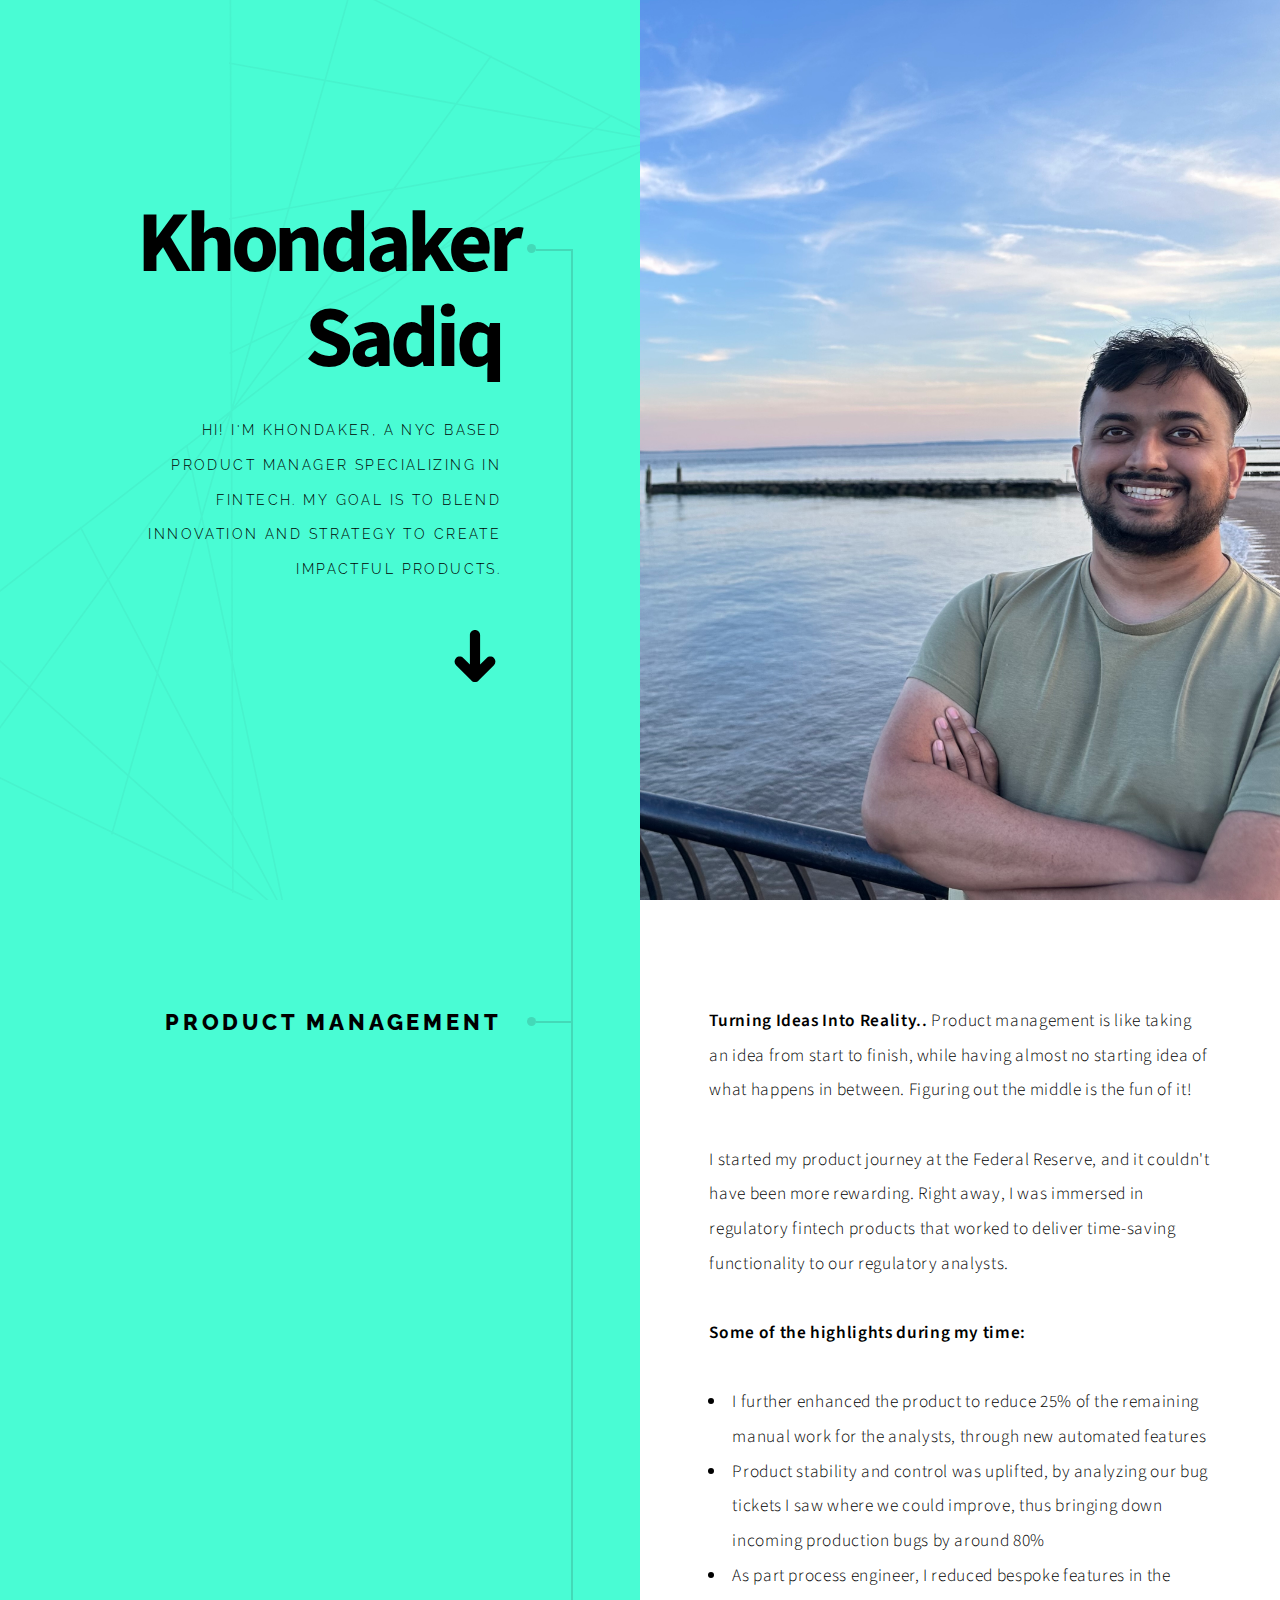
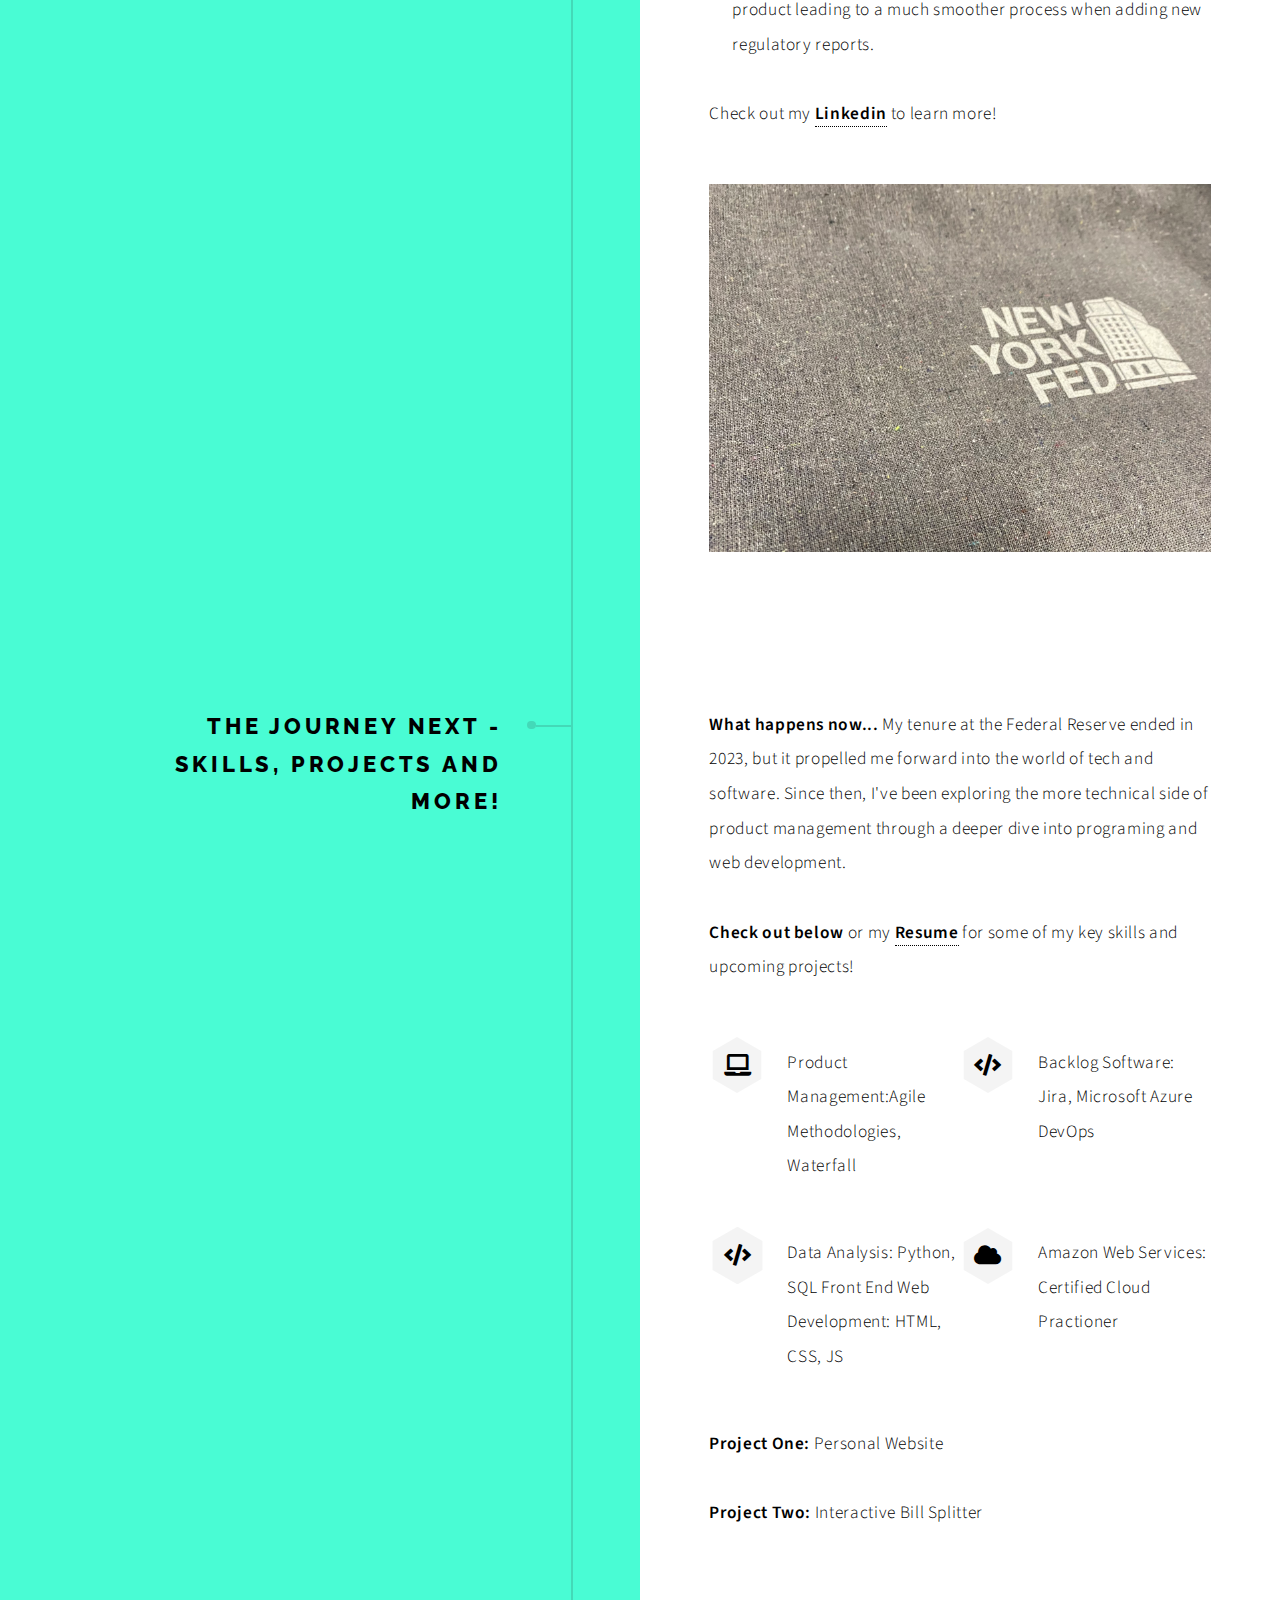
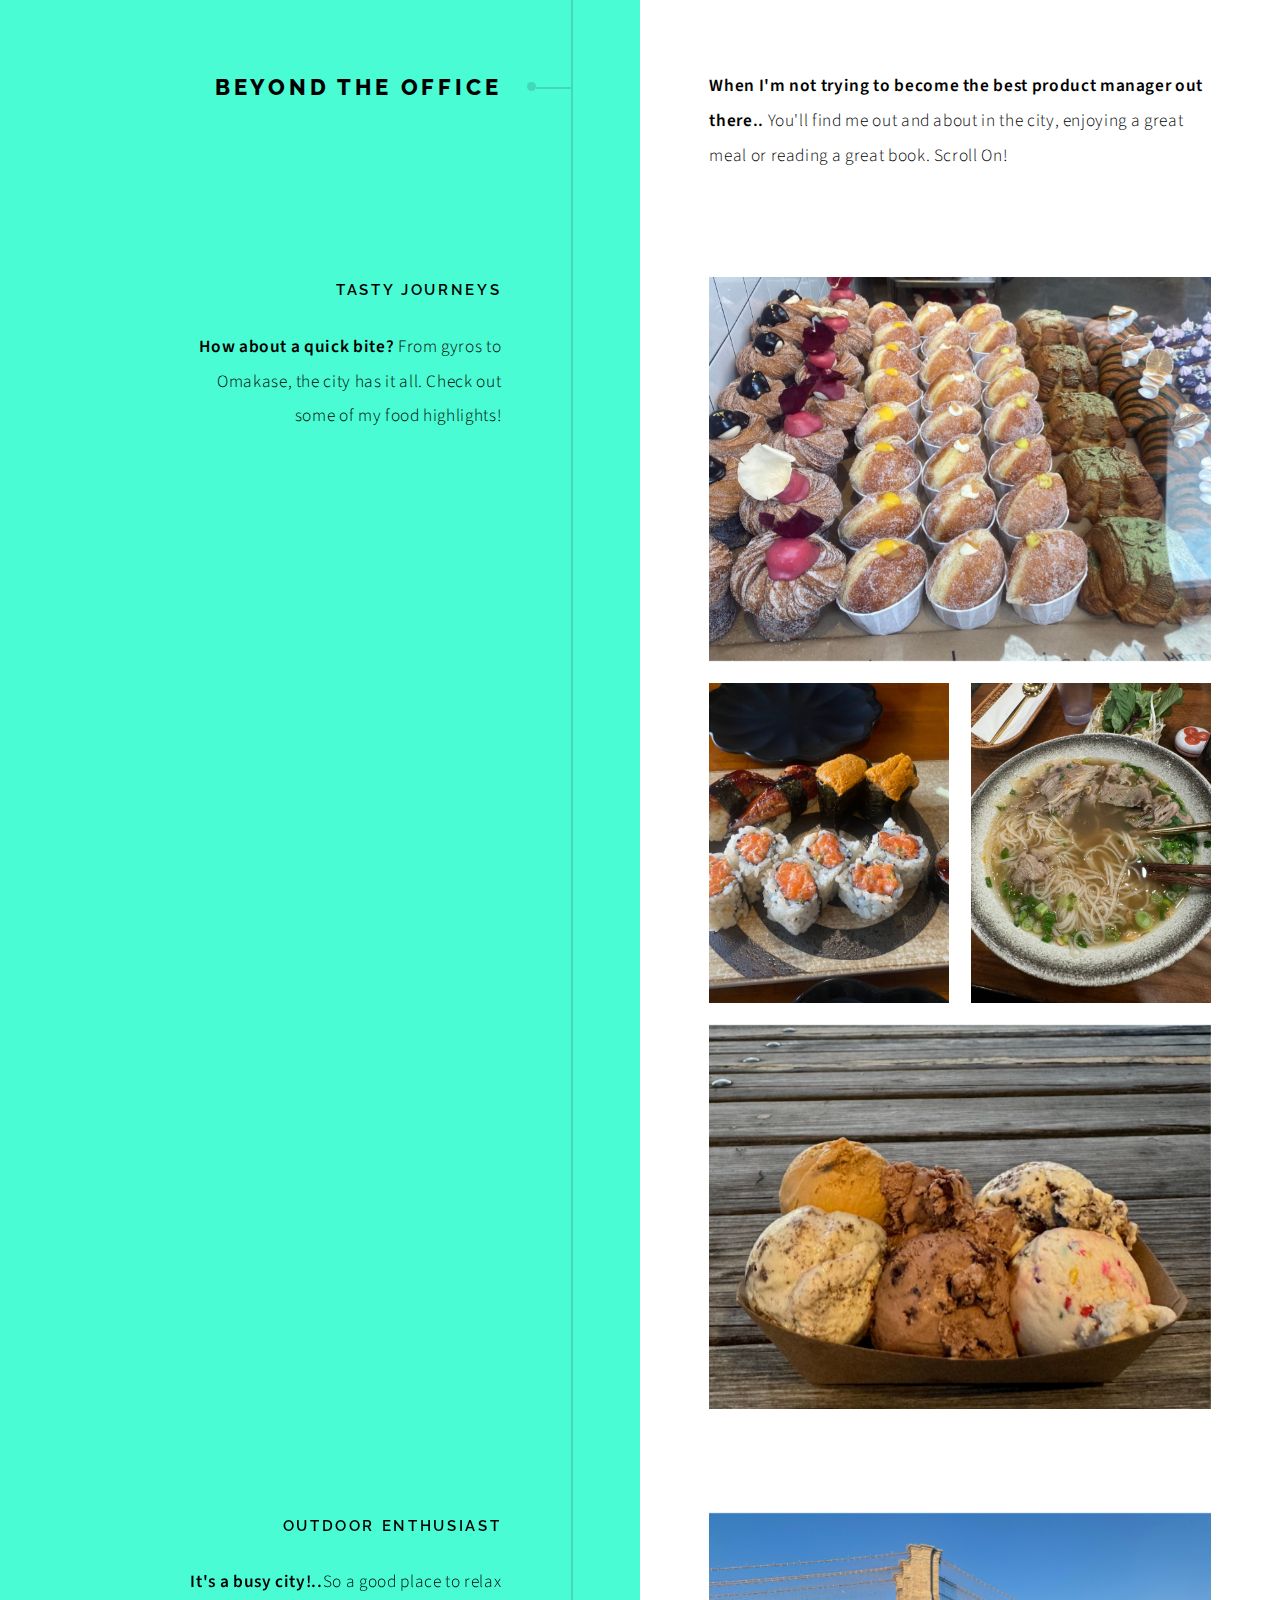
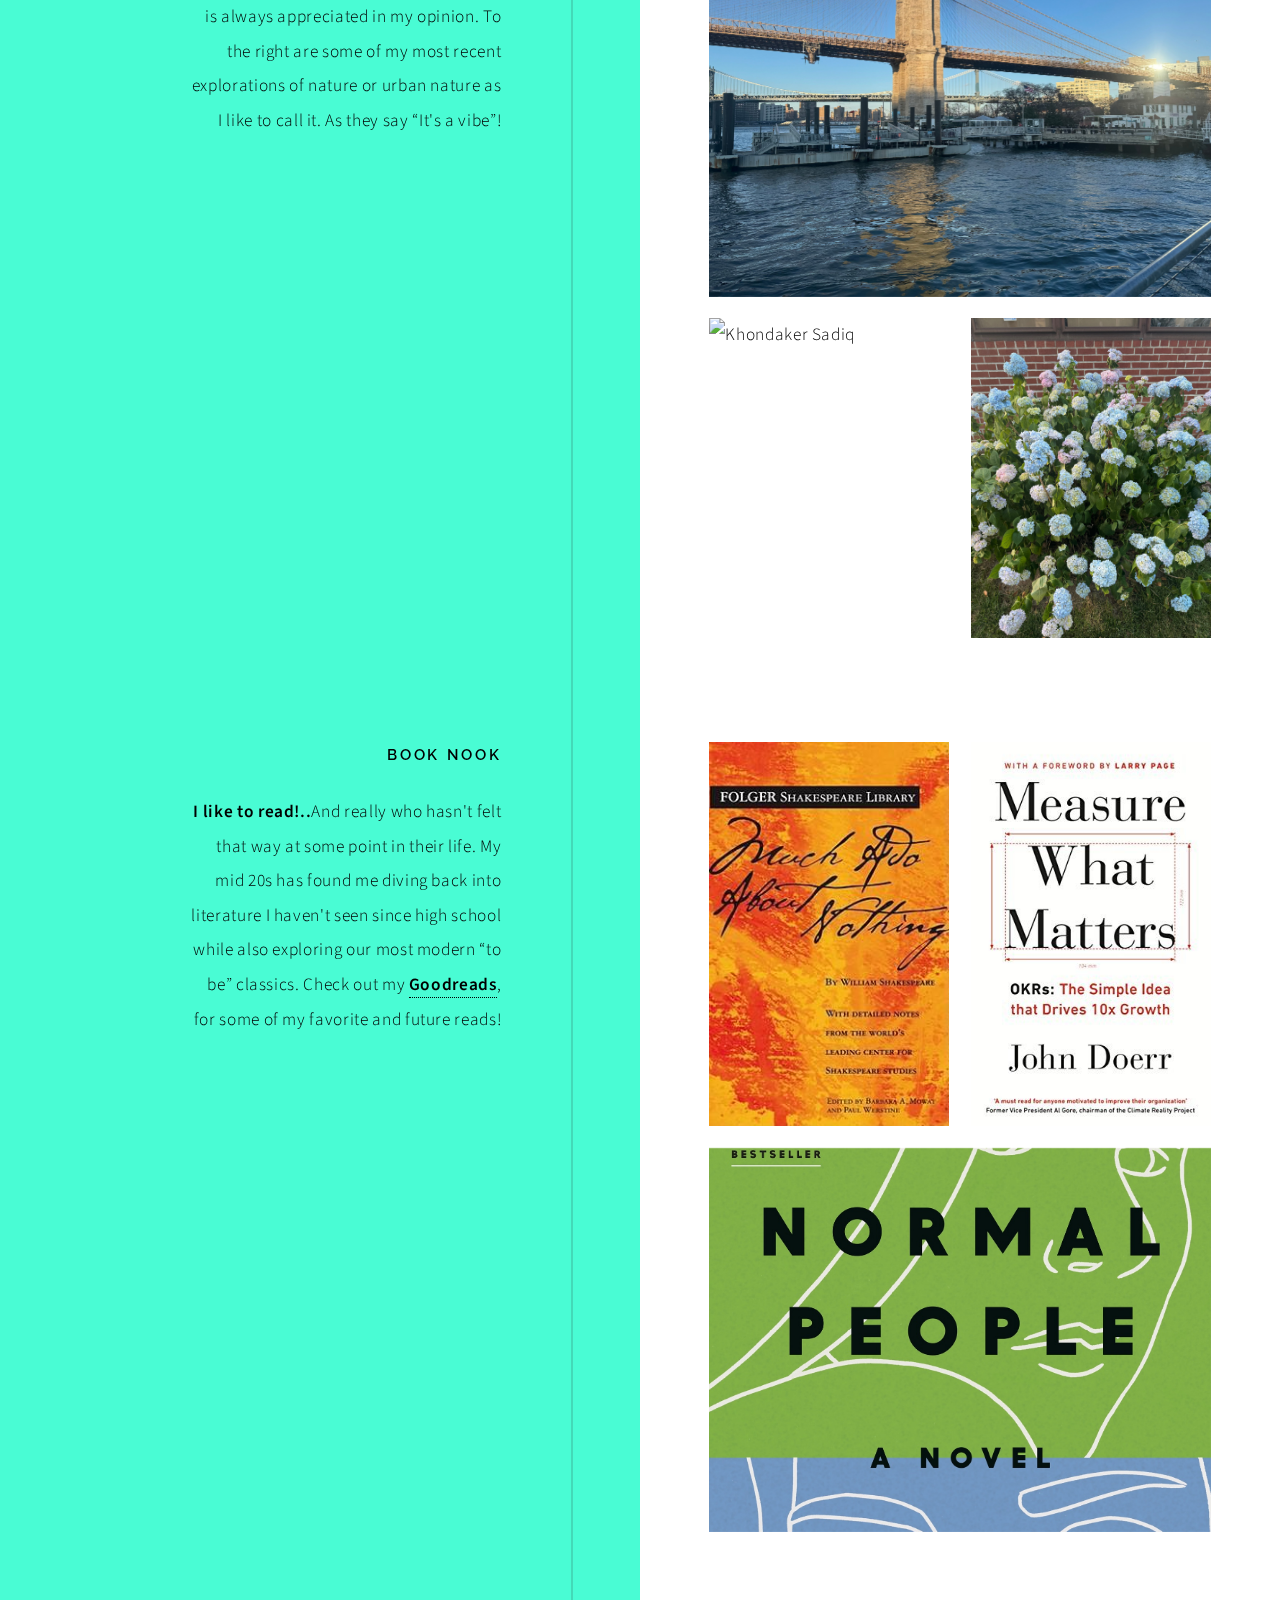
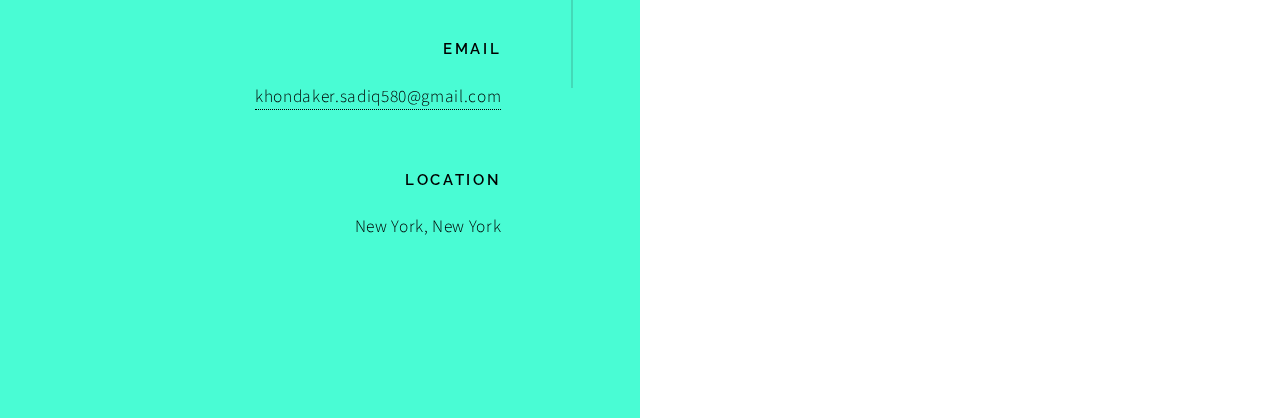
==== commit f787541b: "Updating site" ====
--- a/index.html
+++ b/index.html
@@ -34,7 +34,7 @@
 							<h1>Khondaker Sadiq</h1>
 							<p>Hi! I'm Khondaker, a NYC based product manager specializing in fintech.
 								 My goal is to blend innovation and strategy to create impactful products. 
-								  </p>
+							</p>
 							<ul class="actions">
 								<li><a href="#first" class="arrow scrolly"><span class="label">Next</span></a></li>
 							</ul>
@@ -52,10 +52,17 @@
 						<div class="content">
 							<p><strong>Turning Ideas Into Reality..</strong> Product management is like taking an idea from start to finish, while having almost no starting idea of what happens in between. Figuring out the middle is the fun of it! 
 								</br></br>
-								I started my product journey at the Federal Reserve, and it couldn't have been more rewarding. Right away, I was immersed in regulatory fintech products that worked to deliver time-saving functionality to our regulatory analysts. 
-								Here, I learned what makes a product manager good, great, and then perfect.
-								</br> Check out my <strong><a href = "https://www.linkedin.com/in/khondaker-sadiq/">Linkedin</a></strong> to learn more!
+								I started my product journey at the Federal Reserve, and it couldn't have been more rewarding. 
+								Right away, I was immersed in regulatory fintech products that worked to deliver time-saving functionality to our regulatory analysts. 
 							</p>
+							<p><strong>Some of the highlights during my time:</strong>
+								<ul>
+									<li>I further enhanced the product to reduce 25% of the remaining manual work for the analysts, through new automated features</li>
+									<li>Product stability and control was uplifted, by analyzing our bug tickets I saw where we could improve, thus bringing down incoming production bugs by around 80%</li>
+									<li>As part process engineer, I reduced bespoke features in the product leading to a much smoother process when adding new regulatory reports. </li>
+								</ul>
+							</p>
+							<p>Check out my <strong><a href = "https://www.linkedin.com/in/khondaker-sadiq/">Linkedin</a></strong> to learn more!</p>
 							<span class="image main"><img src="images/Career/Career2.jpeg" alt="Khondaker Sadiq" /></span>
 						</div>
 					</section>
@@ -68,22 +75,21 @@
 						<div class="content">
 							<p><strong>What happens now...</strong> My tenure at the Federal Reserve ended in 2023, but it propelled me forward into the world of tech and software. 
 								Since then, I&#39ve been exploring the more technical side of product management through a deeper dive into programing and web development. 
-								This journey is part of the Headstarter AI 2024 Fellowship, where participants will develop 5 AI centric projects, to help strengthen emerging software engineering portfolios 
-								while also establishing a community. 
+
 								</br></br>  
 								 <strong>Check out below</strong> or my <strong><a href = "https://docs.google.com/document/d/1xT8DWztb8Rzs105R0ZdT5fF0I5lesNNx/edit?usp=sharing&ouid=110440959897161437470&rtpof=true&sd=true">Resume</a></strong> for some of my key skills and upcoming projects!</p>
 							<ul class="feature-icons">
 								<li class="icon solid fa-laptop">Product Management:Agile Methodologies, Waterfall</li>
 								<li class="icon solid fa-code">Backlog Software: Jira, Microsoft Azure DevOps</li>
-								<li class="icon solid fa-code">Python, SQL</li>
+								<li class="icon solid fa-code">Data Analysis: Python, SQL Front End Web Development: HTML, CSS, JS</li>
 								<li class="icon solid fa-cloud">Amazon Web Services: Certified Cloud Practioner</li>
 								<!-- 
 								<li class="icon solid fa-map-marker-alt">TBD</li>
 								<li class="icon solid fa-bolt">TBD</li>
 								-->
 							</ul>
-							<p><strong>Project One:</strong> Fully Functioning Website: Check Browser Address for Link</p>
-							<p><strong>Project Two:</strong> Inventory Manager</p>
+							<p><strong>Project One:</strong> Personal Website</p>
+							<p><strong>Project Two:</strong> Interactive Bill Splitter</p>
 						</div>
 					</section>
 
@@ -93,13 +99,15 @@
 							<h2>Beyond The Office</h2>
 						</header>
 						<div class="content">
-							<p><strong>When I'm not trying to become the best product manager out there..</strong> You'll find me out and about in the city, enjoying a great meal or reading a great book. If curious scroll for enlightenment! </p>
+							<p><strong>When I'm not trying to become the best product manager out there..</strong> 
+								You'll find me out and about in the city, enjoying a great meal or reading a great book. 
+								Scroll On!</p>
 
 							<!-- Section -->
 								<section>
 									<header>
 										<h3>Tasty Journeys</h3>
-										<p><strong>How about a quick bite?</strong> From gyros to Omakase, the city has it all. Check out some of my food highlights through my days as a New Yorker.</p>
+										<p><strong>How about a quick bite?</strong> From gyros to Omakase, the city has it all. Check out some of my food highlights!</p>
 									</header>
 									<div class="content">
 										<div class="gallery">
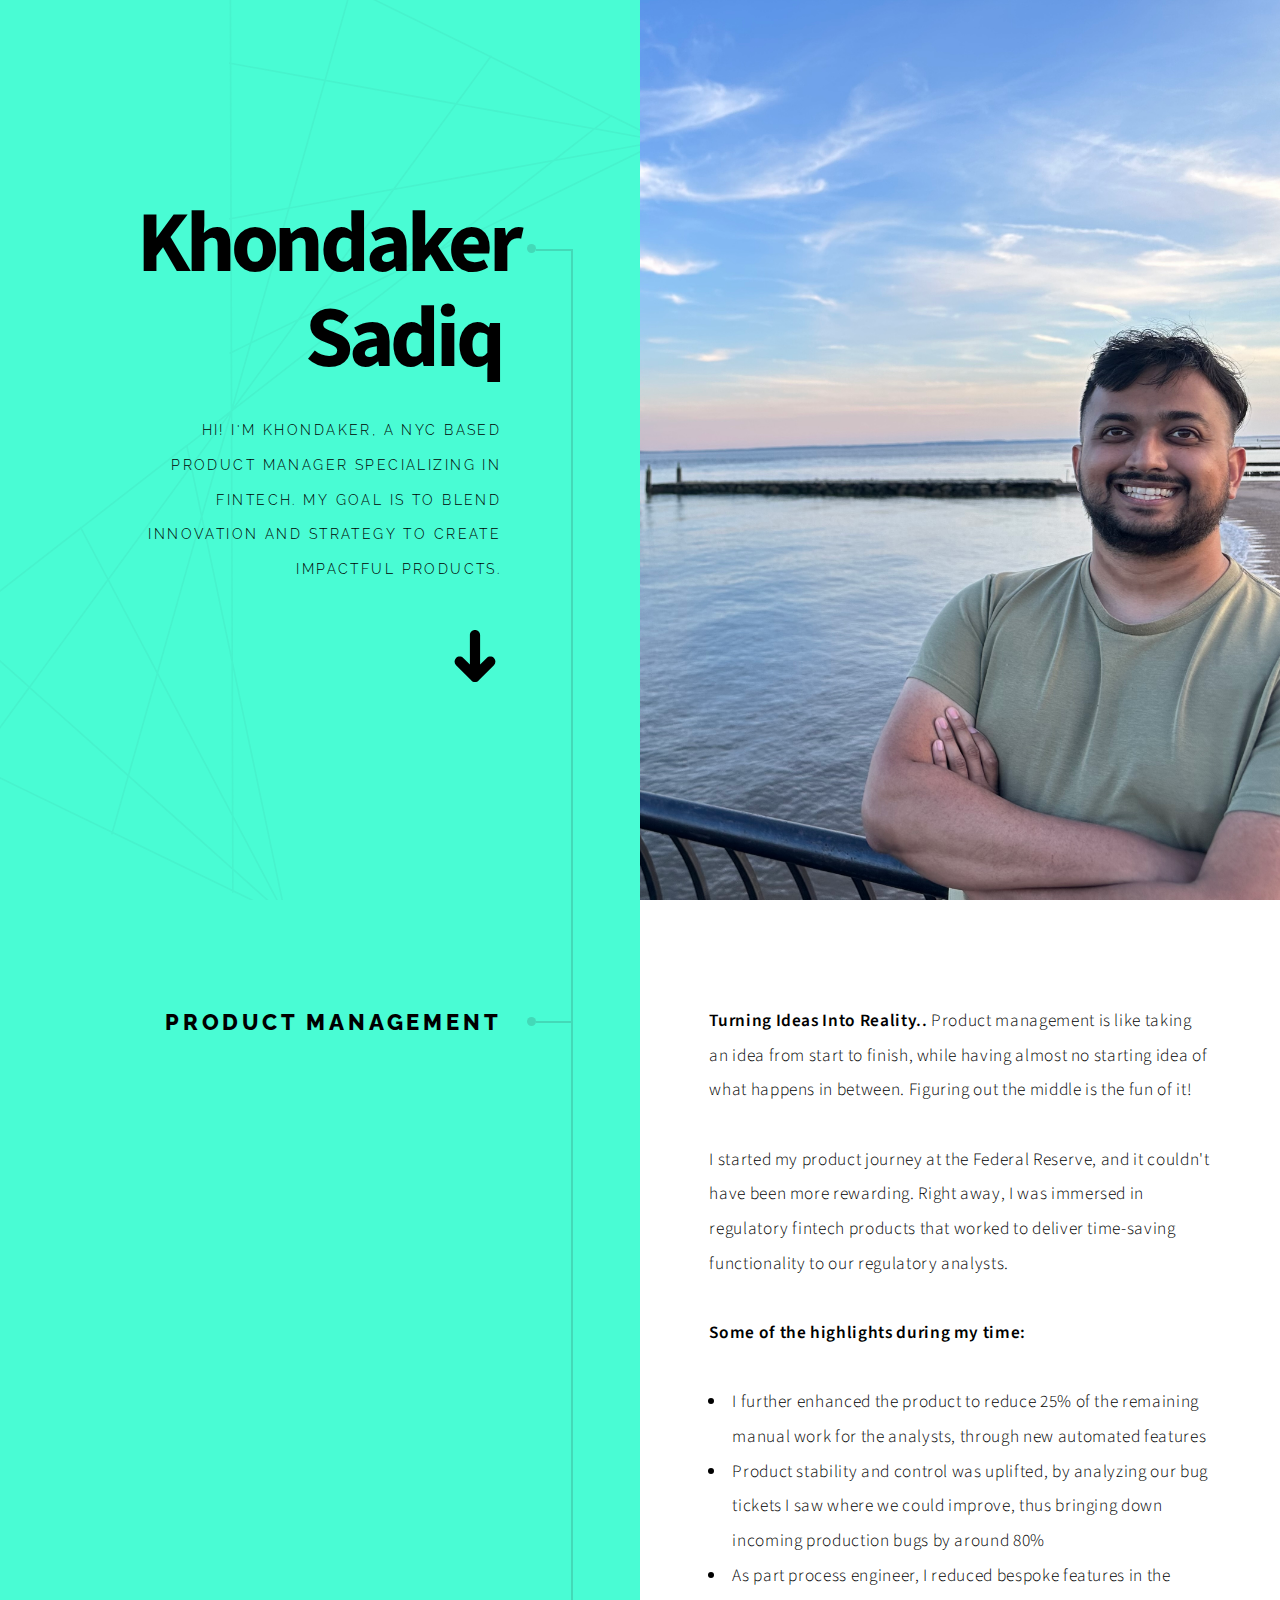
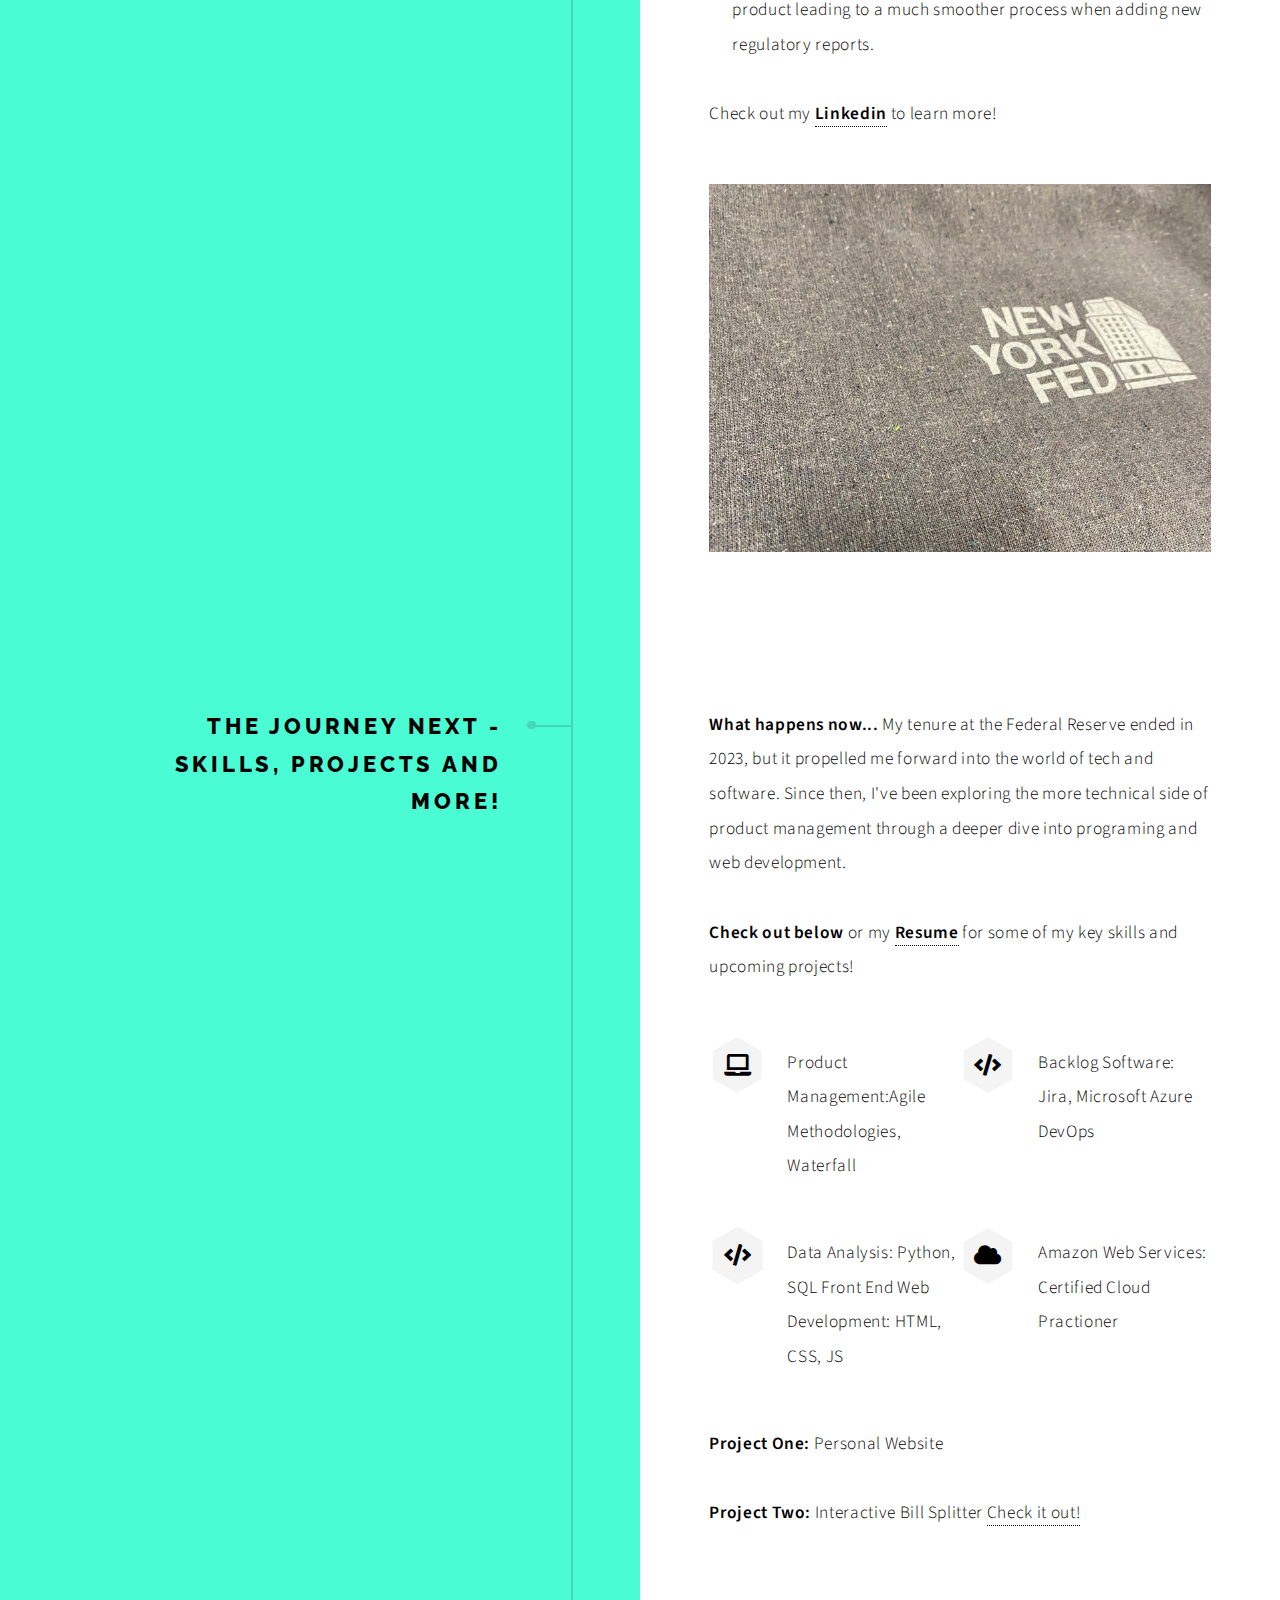
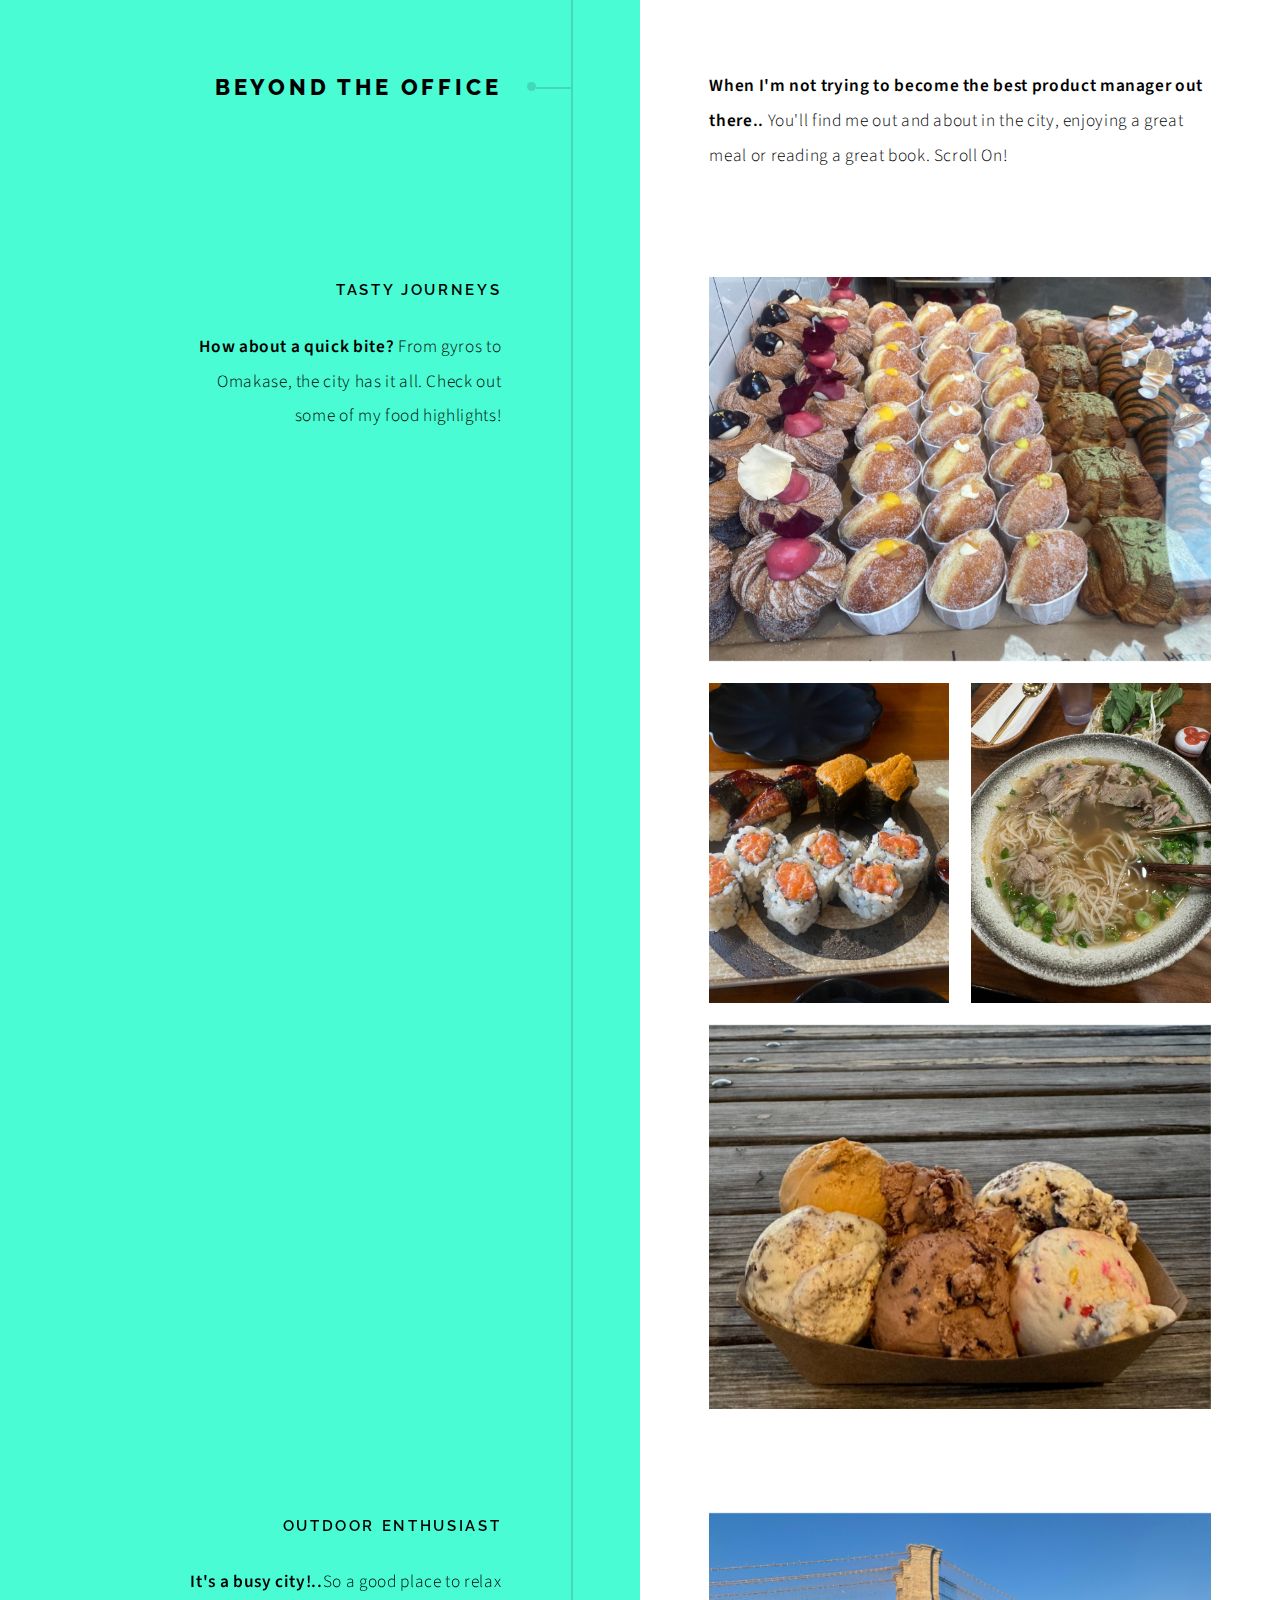
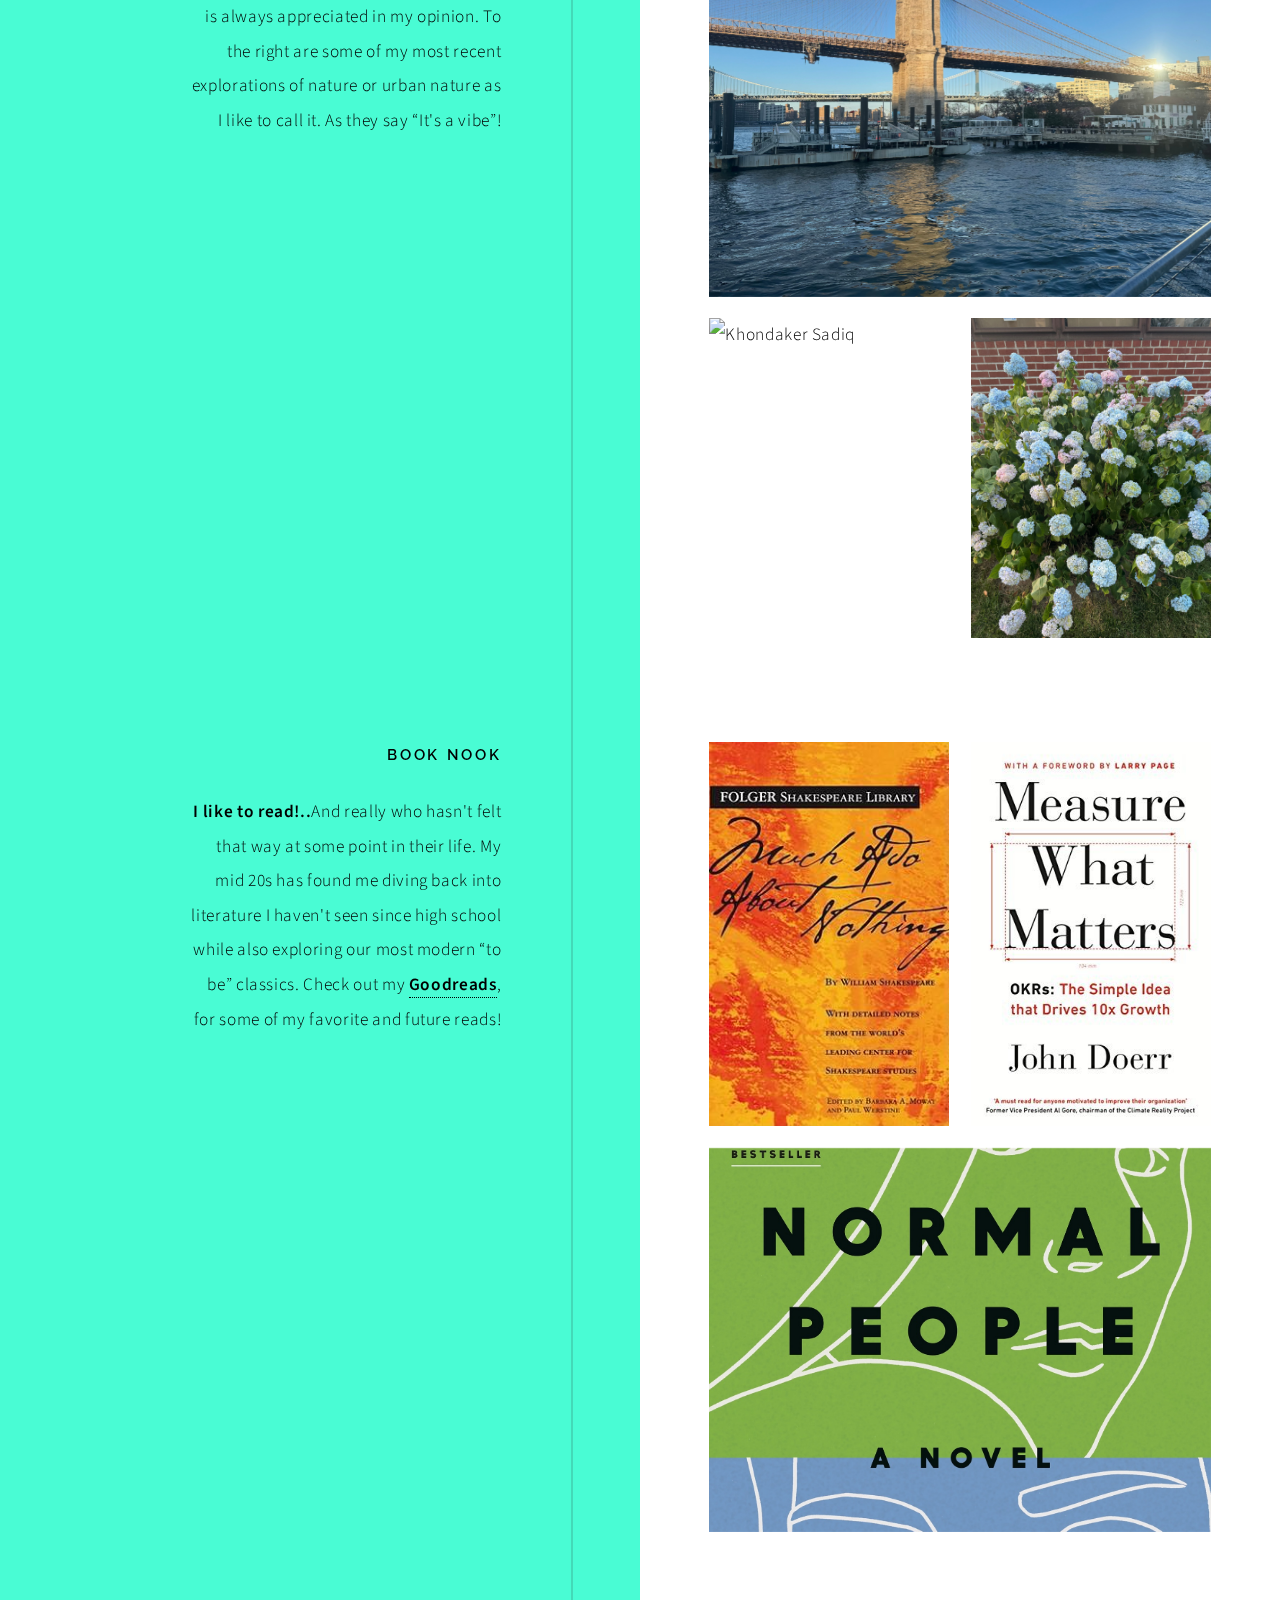
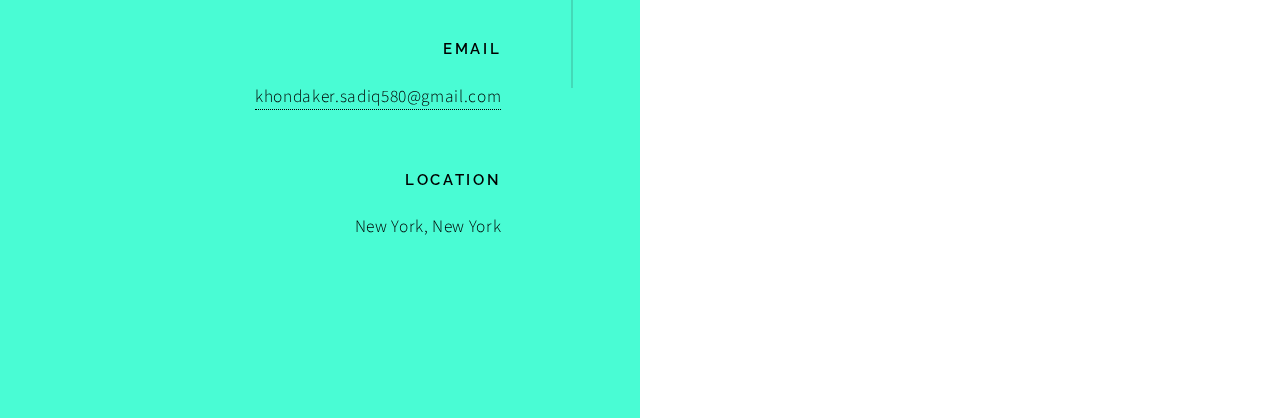
==== commit 03f08ccf: "Adding my bill splitter project" ====
--- a/index.html
+++ b/index.html
@@ -89,7 +89,7 @@
 								-->
 							</ul>
 							<p><strong>Project One:</strong> Personal Website</p>
-							<p><strong>Project Two:</strong> Interactive Bill Splitter</p>
+							<p><strong>Project Two:</strong> Interactive Bill Splitter <a href="Bill-Splitter/page1.html">Check it out!</a></p>
 						</div>
 					</section>
 
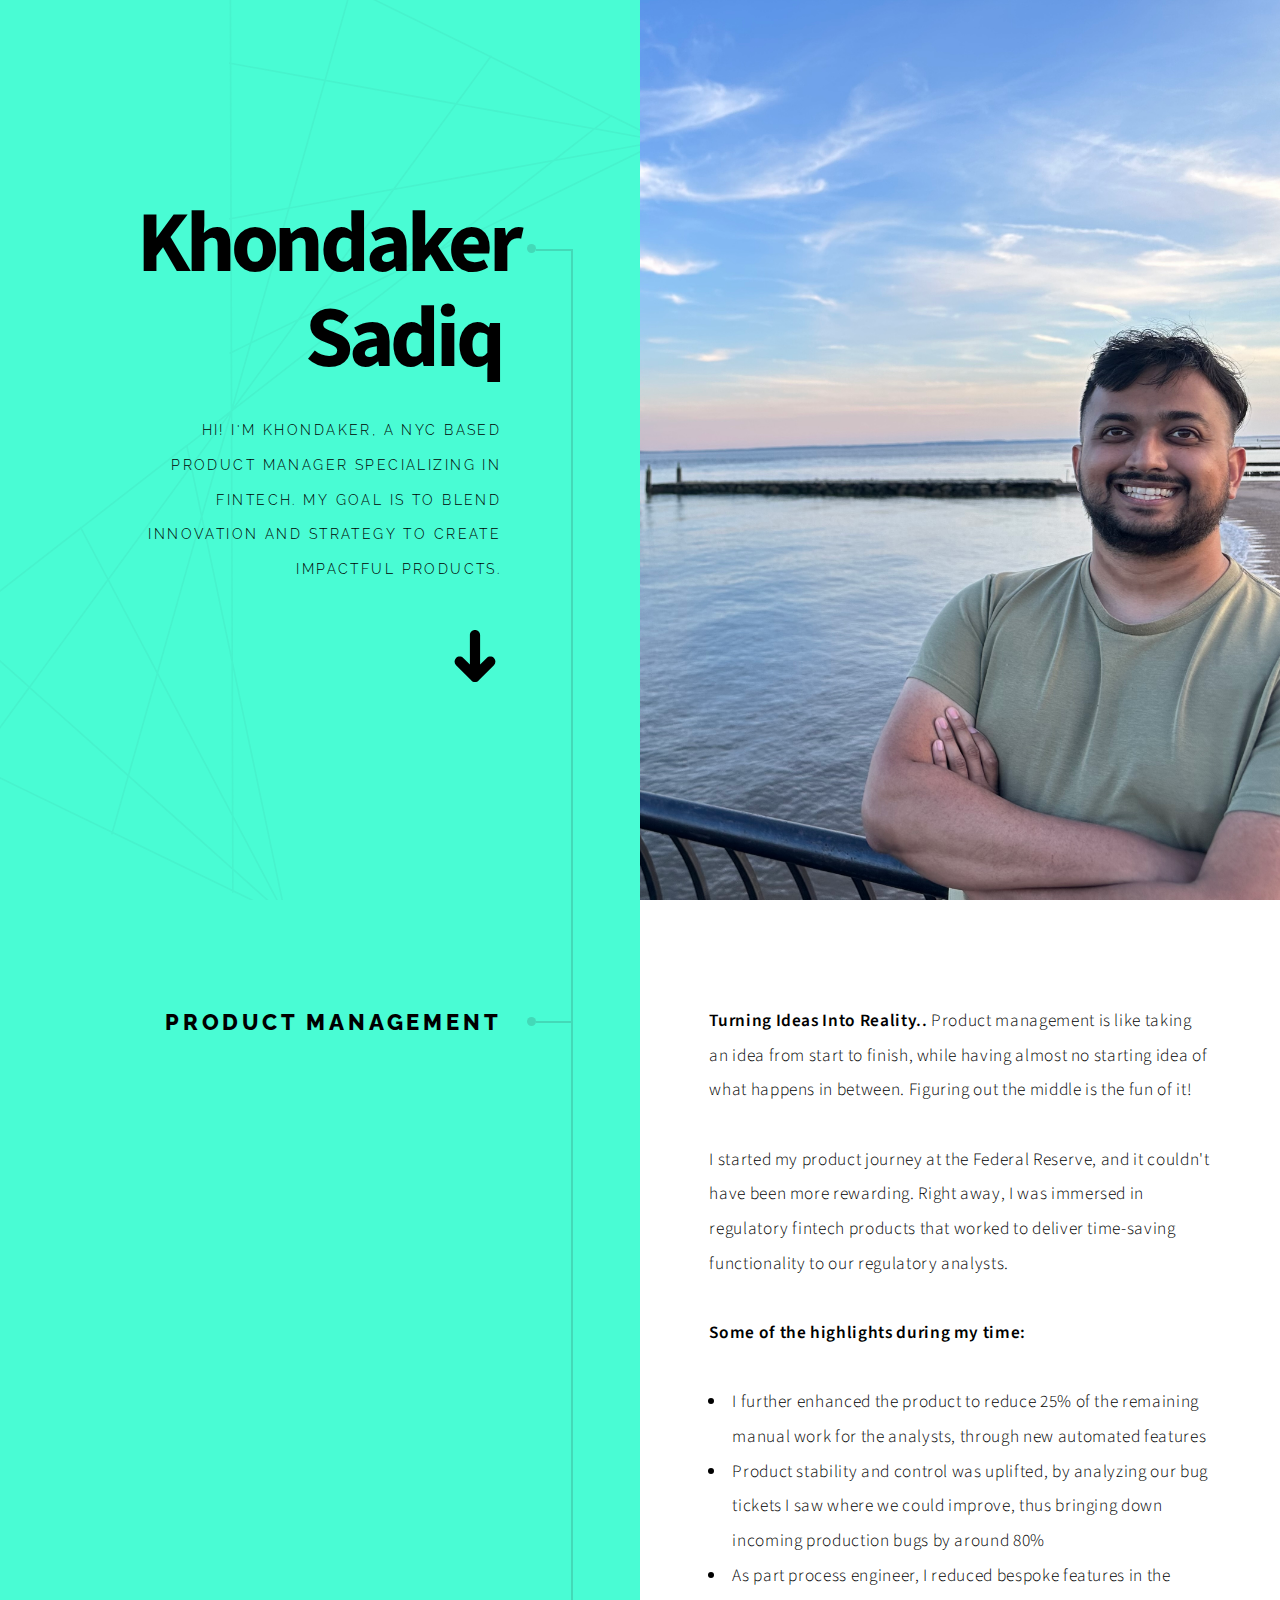
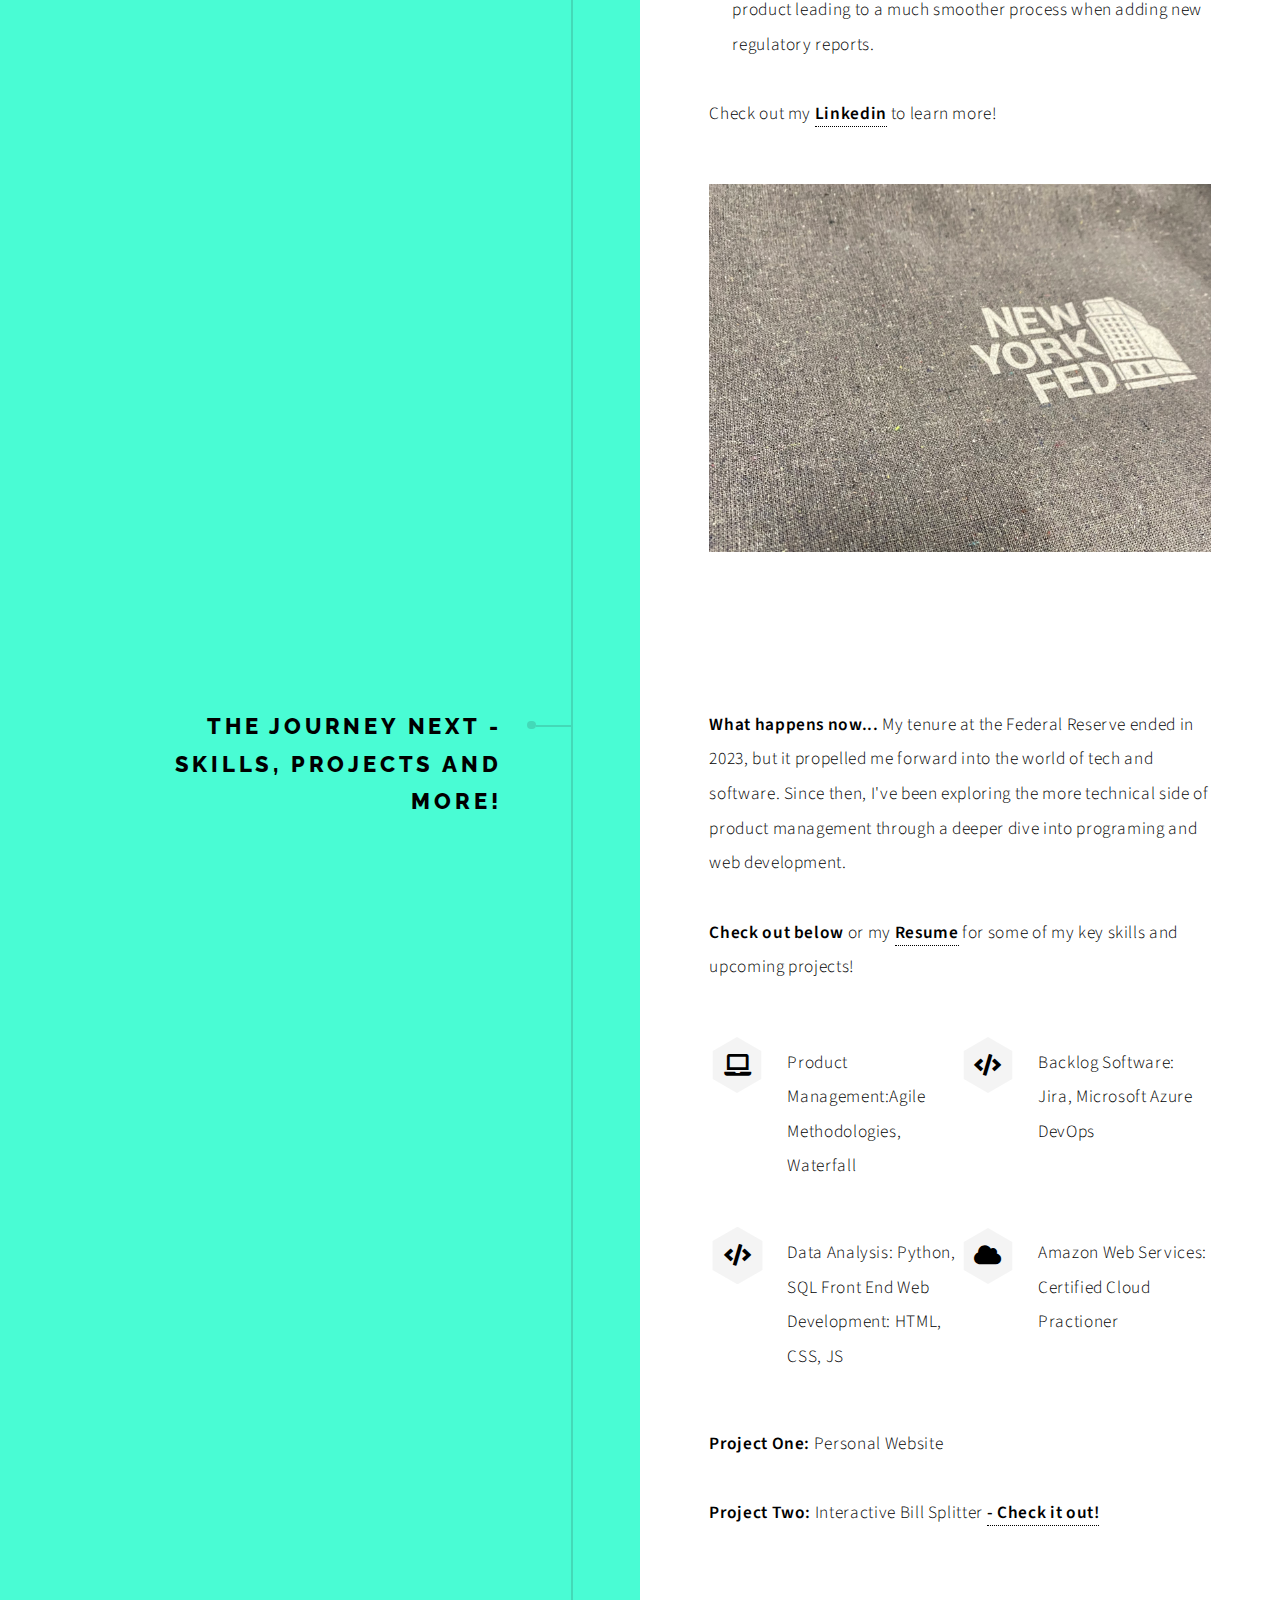
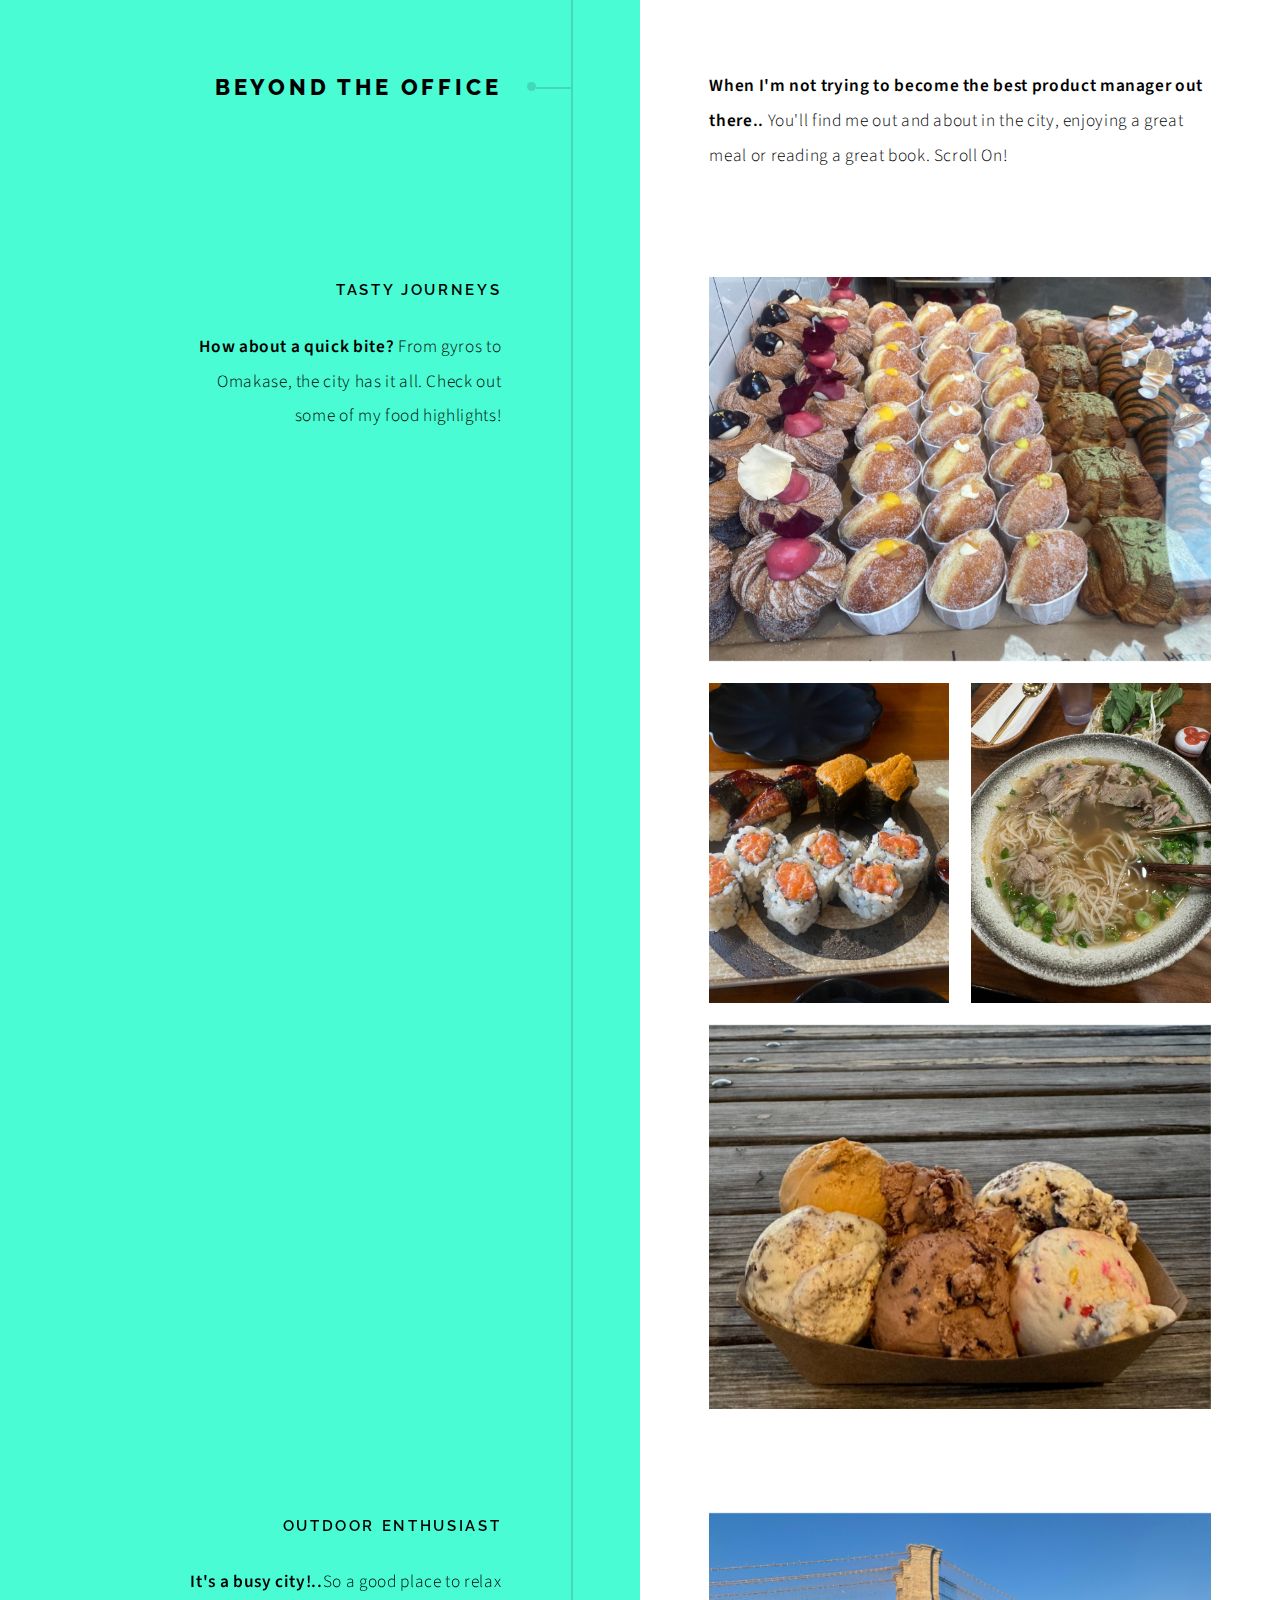
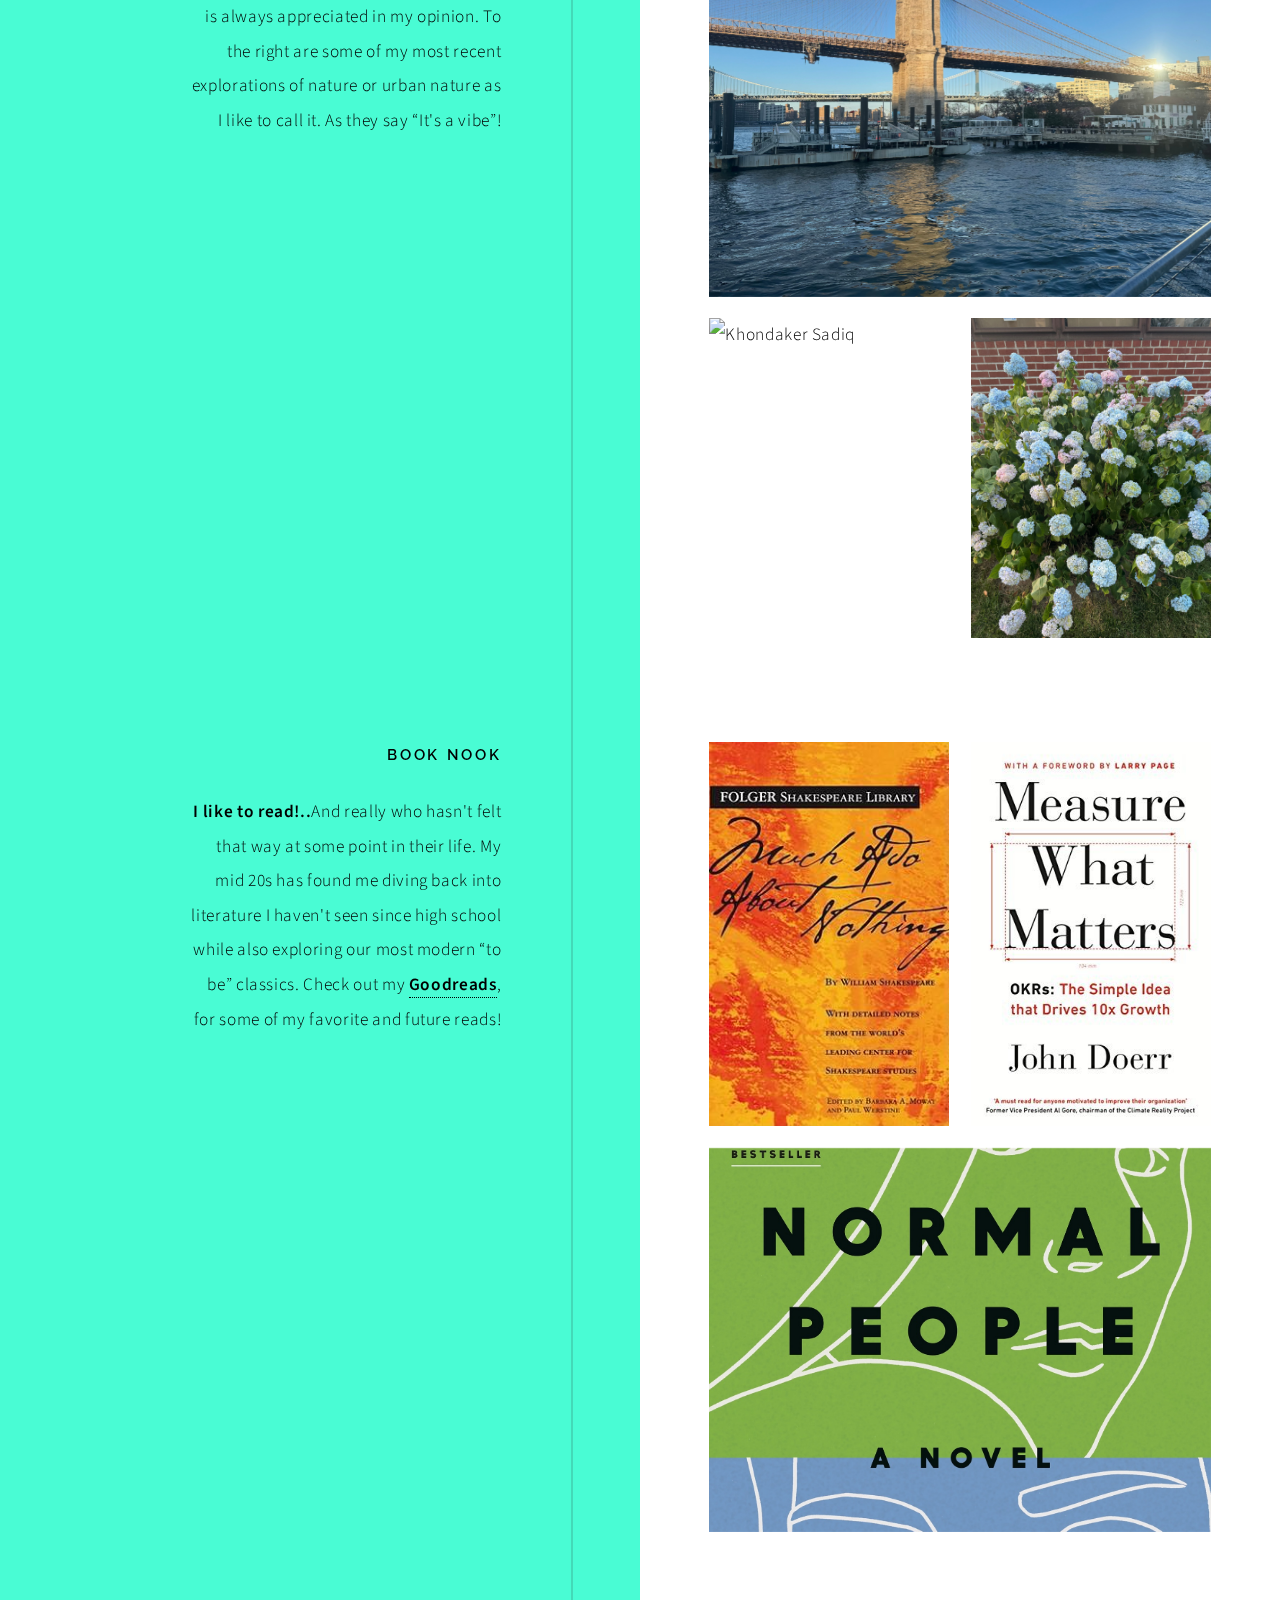
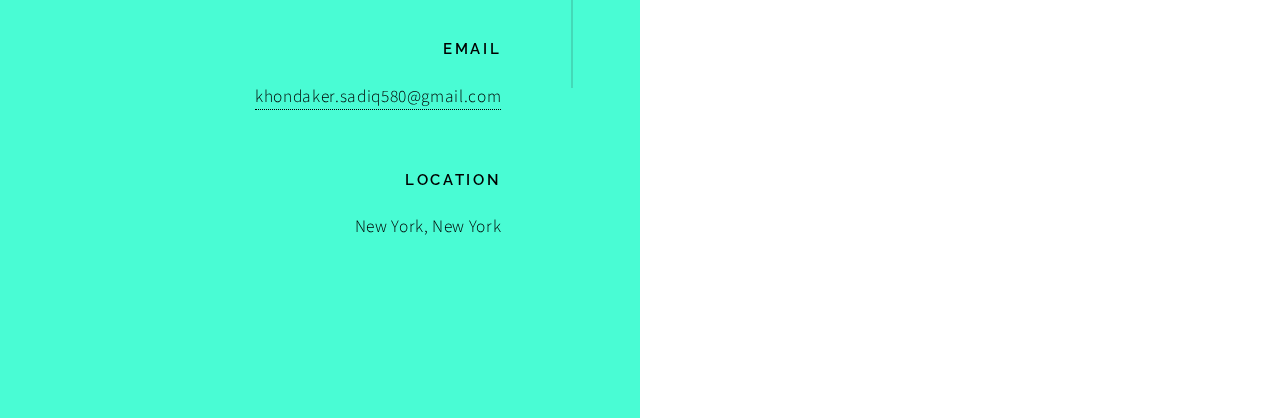
==== commit dab3adbf: "Updating Bill Splitter" ====
--- a/index.html
+++ b/index.html
@@ -89,7 +89,7 @@
 								-->
 							</ul>
 							<p><strong>Project One:</strong> Personal Website</p>
-							<p><strong>Project Two:</strong> Interactive Bill Splitter <a href="Bill-Splitter/page1.html">Check it out!</a></p>
+							<p><strong>Project Two:</strong> Interactive Bill Splitter <a href="Bill-Splitter/Bill-Splitter.html"><strong>- Check it out!</strong></a></p>
 						</div>
 					</section>
 
